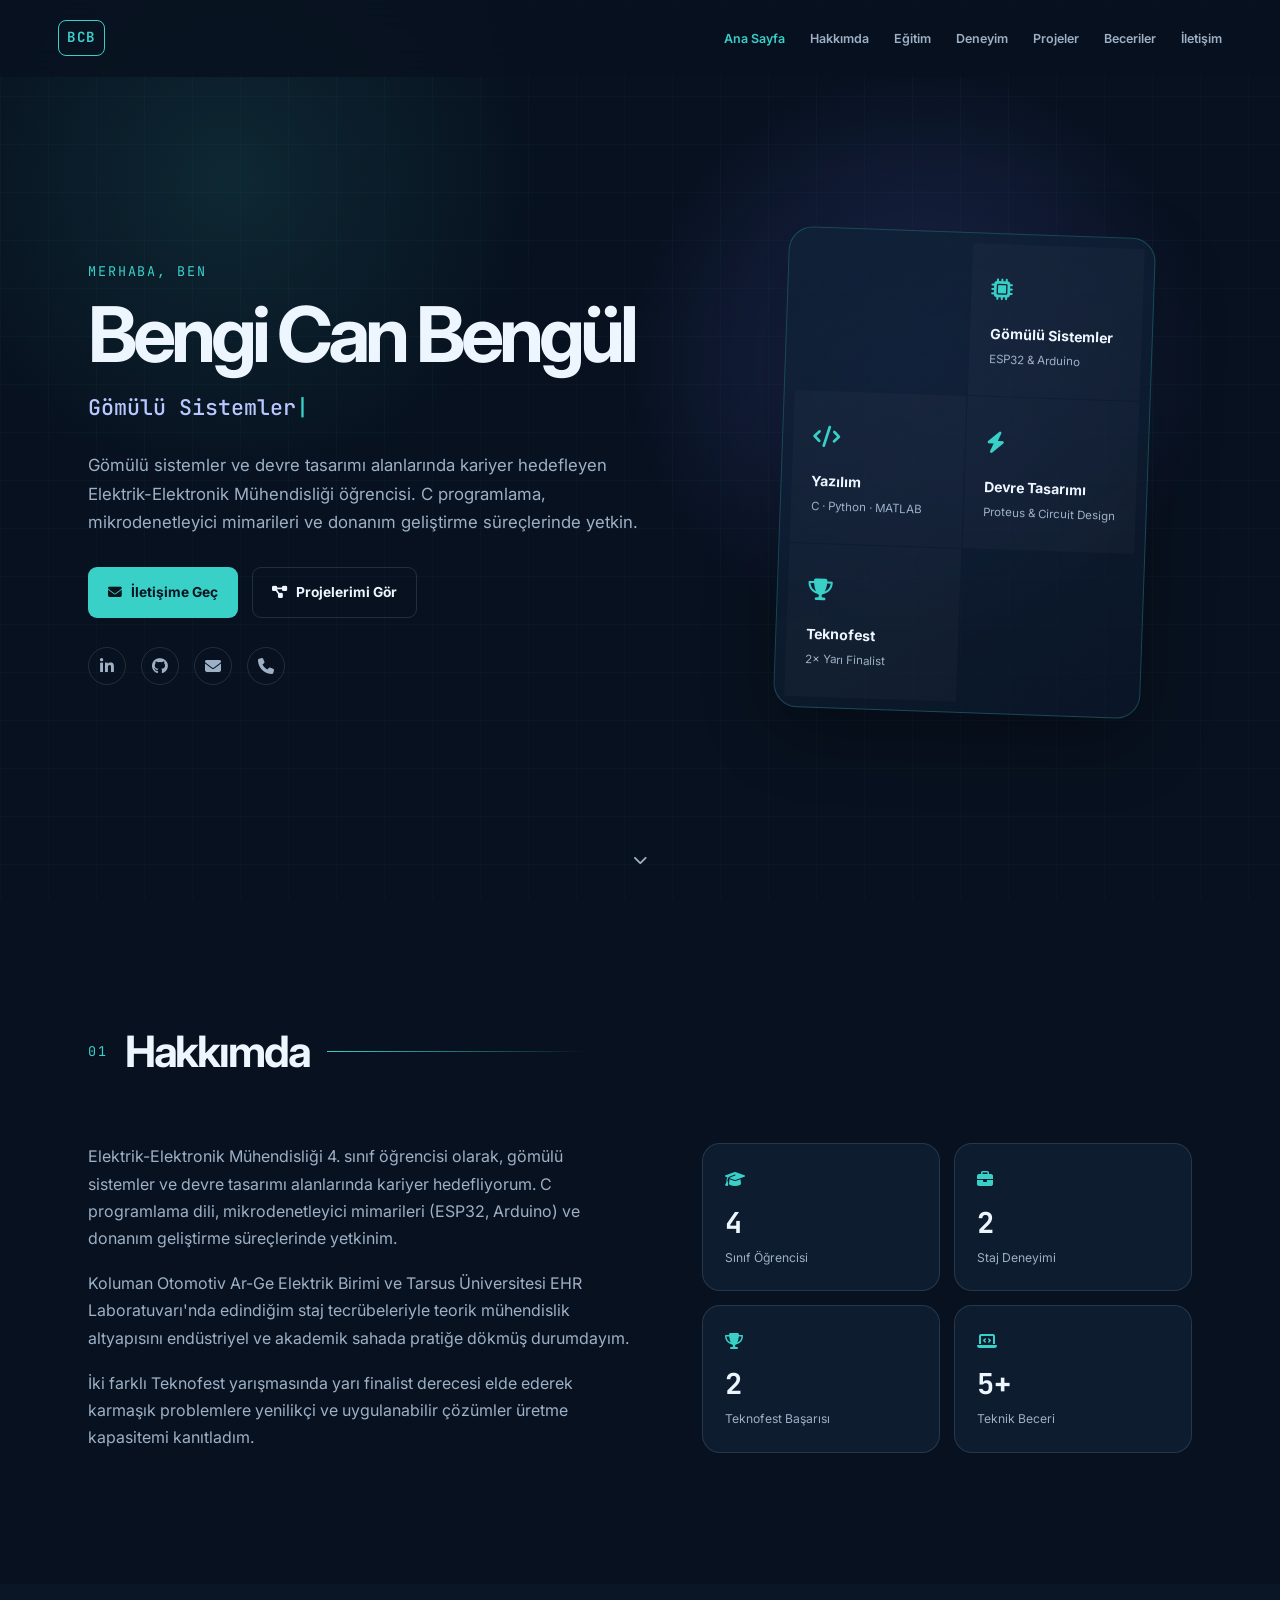
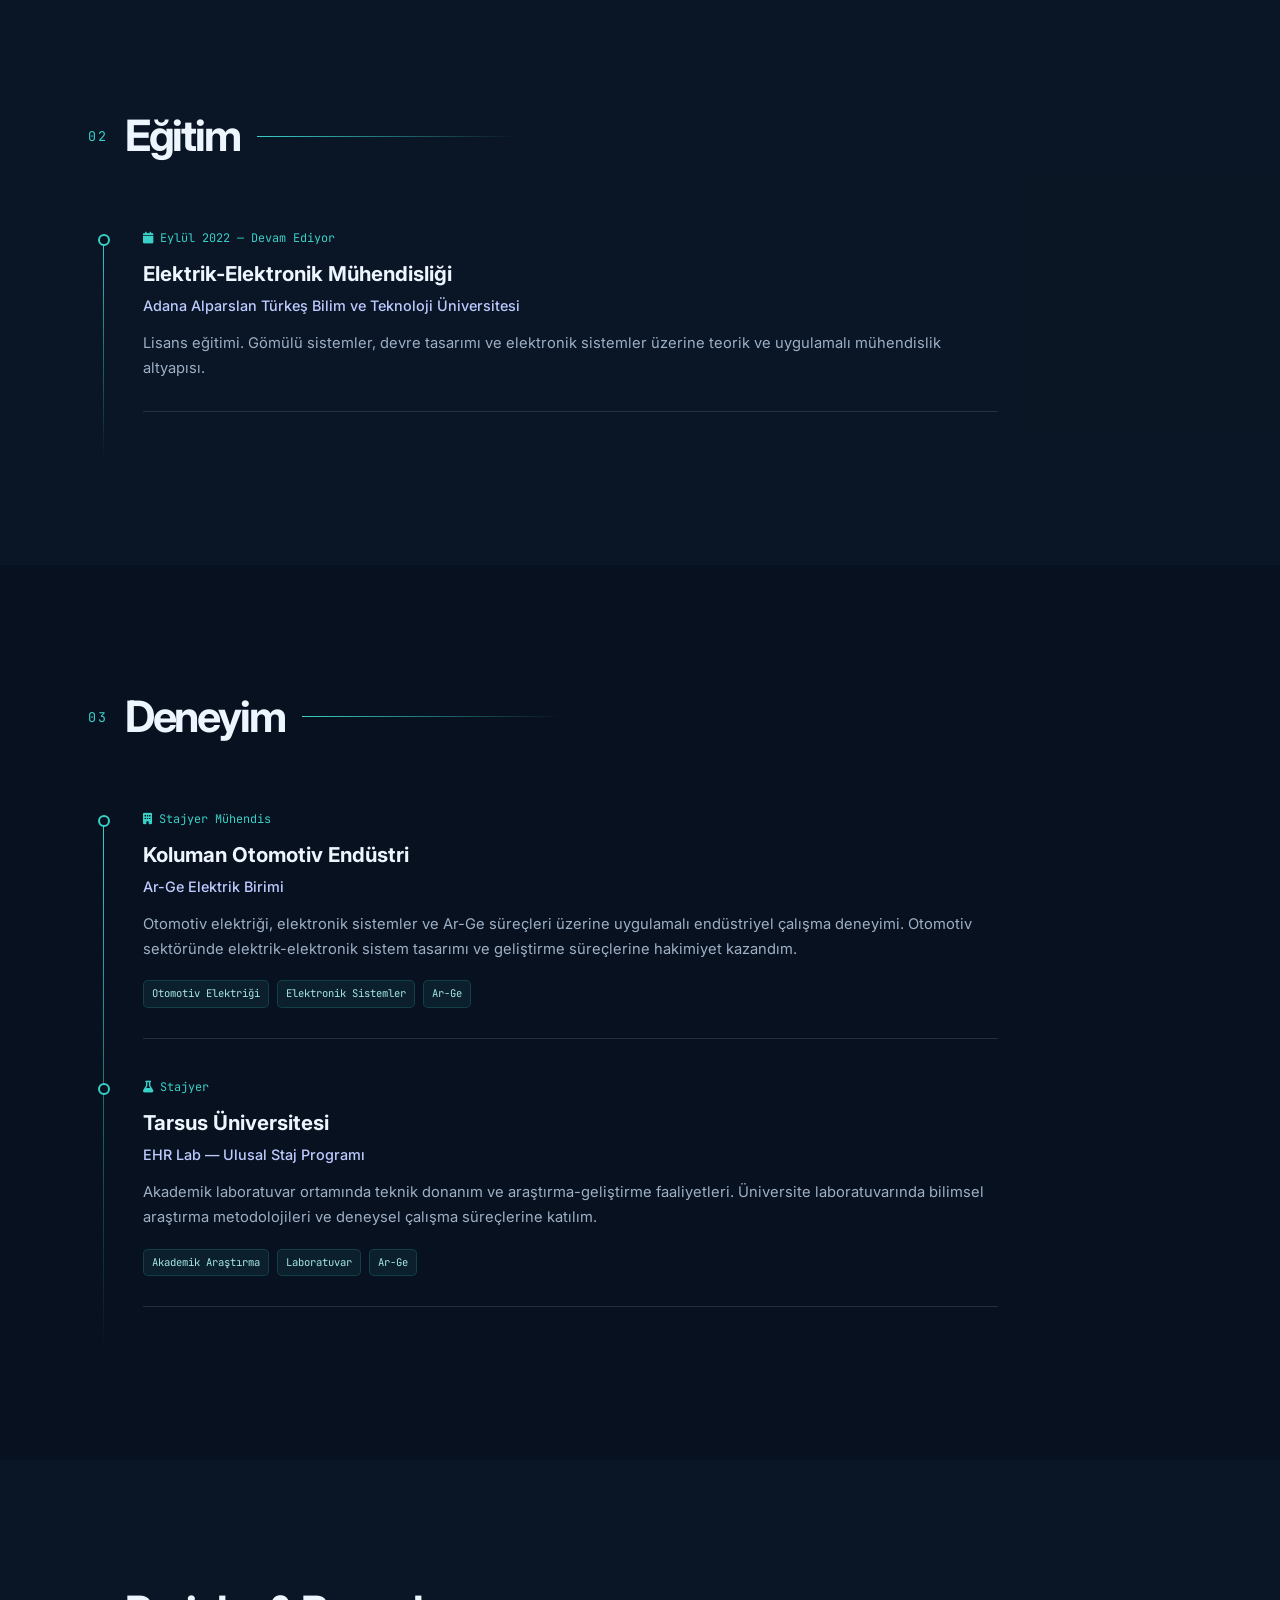
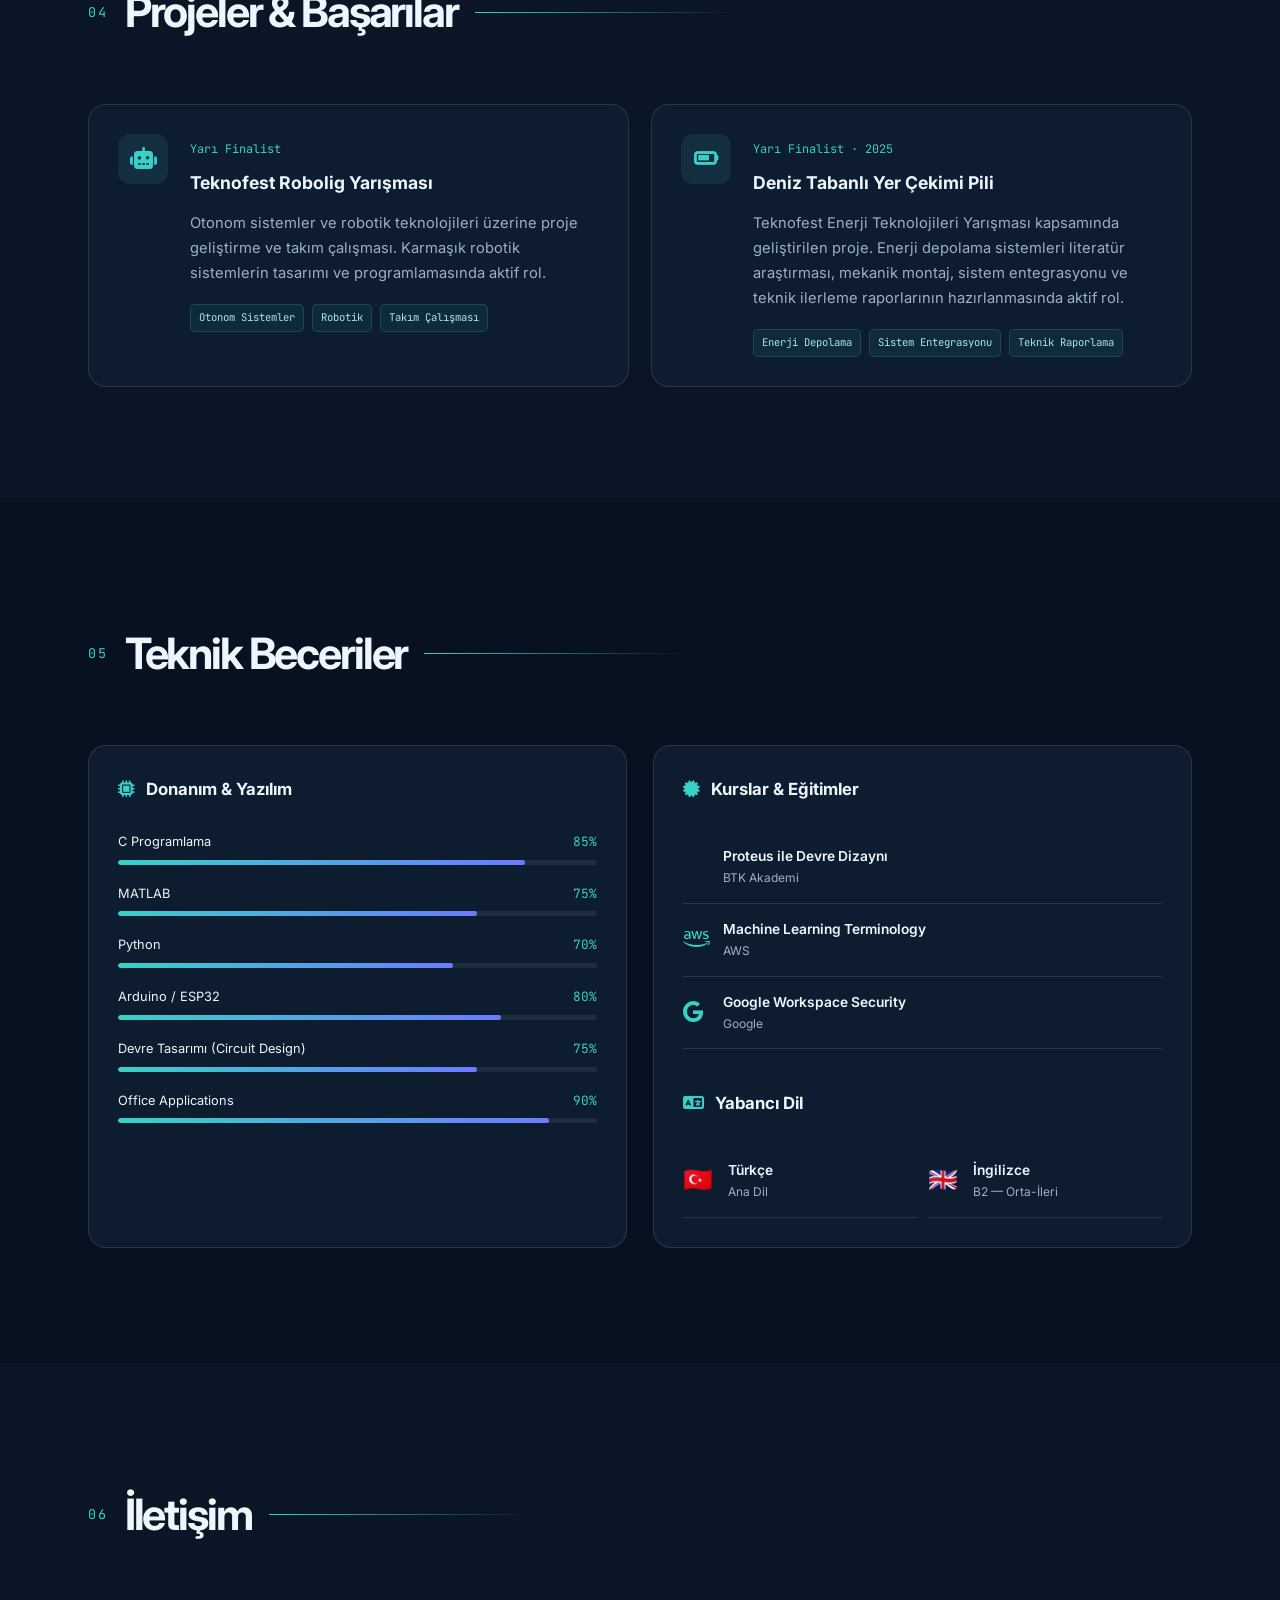
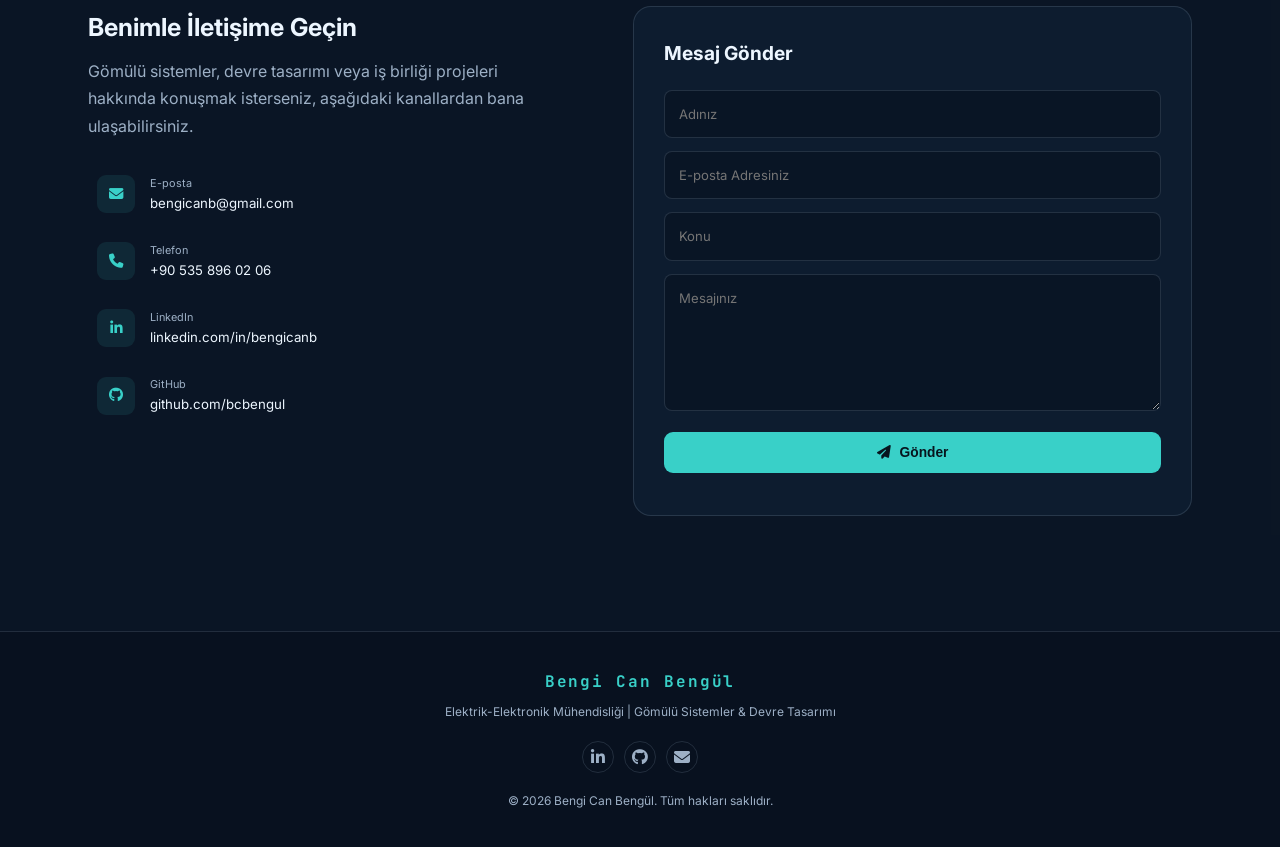
==== index.html @ 5cdb6a72 "Add files via upload" ====
<!DOCTYPE html>
<html lang="tr">
<head>
    <meta charset="UTF-8">
    <meta name="viewport" content="width=device-width, initial-scale=1.0">
    <meta name="description" content="Bengi Can Bengül - Elektrik-Elektronik Mühendisliği Öğrencisi | Gömülü Sistemler & Devre Tasarımı">
    <title>Bengi Can Bengül | CV</title>
    <link rel="preconnect" href="https://fonts.googleapis.com">
    <link rel="preconnect" href="https://fonts.gstatic.com" crossorigin>
    <link href="https://fonts.googleapis.com/css2?family=Inter:wght@300;400;500;600;700;800&family=JetBrains+Mono:wght@400;500;600&display=swap" rel="stylesheet">
    <link rel="stylesheet" href="https://cdnjs.cloudflare.com/ajax/libs/font-awesome/6.5.1/css/all.min.css">
    <link rel="stylesheet" href="style.css">
</head>
<body>
    <!-- Navigation -->
    <nav id="navbar">
        <div class="nav-container">
            <div class="nav-logo">
                <span class="logo-text">BCB</span>
            </div>
            <ul class="nav-menu" id="navMenu">
                <li><a href="#hero" class="nav-link active">Ana Sayfa</a></li>
                <li><a href="#about" class="nav-link">Hakkımda</a></li>
                <li><a href="#education" class="nav-link">Eğitim</a></li>
                <li><a href="#experience" class="nav-link">Deneyim</a></li>
                <li><a href="#projects" class="nav-link">Projeler</a></li>
                <li><a href="#skills" class="nav-link">Beceriler</a></li>
                <li><a href="#contact" class="nav-link">İletişim</a></li>
            </ul>
            <div class="nav-toggle" id="navToggle">
                <span></span>
                <span></span>
                <span></span>
            </div>
        </div>
    </nav>

    <!-- Hero Section -->
    <section id="hero">
        <div class="hero-bg"></div>
        <div class="hero-content">
            <div class="hero-text">
                <p class="hero-greeting">Merhaba, ben</p>
                <h1 class="hero-name">Bengi Can Bengül</h1>
                <h2 class="hero-title">
                    <span class="typed-text" id="typedText"></span><span class="cursor">|</span>
                </h2>
                <p class="hero-description">
                    Gömülü sistemler ve devre tasarımı alanlarında kariyer hedefleyen
                    Elektrik-Elektronik Mühendisliği öğrencisi. C programlama, mikrodenetleyici
                    mimarileri ve donanım geliştirme süreçlerinde yetkin.
                </p>
                <div class="hero-buttons">
                    <a href="#contact" class="btn btn-primary">
                        <i class="fas fa-envelope"></i> İletişime Geç
                    </a>
                    <a href="#projects" class="btn btn-secondary">
                        <i class="fas fa-project-diagram"></i> Projelerimi Gör
                    </a>
                </div>
                <div class="hero-social">
                    <a href="https://www.linkedin.com/in/bengicanb" target="_blank" rel="noopener" class="social-link" aria-label="LinkedIn">
                        <i class="fab fa-linkedin-in"></i>
                    </a>
                    <a href="https://github.com/bcbengul" target="_blank" rel="noopener" class="social-link" aria-label="GitHub">
                        <i class="fab fa-github"></i>
                    </a>
                    <a href="mailto:bengicanb@gmail.com" class="social-link" aria-label="Email">
                        <i class="fas fa-envelope"></i>
                    </a>
                    <a href="tel:+905358960206" class="social-link" aria-label="Telefon">
                        <i class="fas fa-phone"></i>
                    </a>
                </div>
            </div>
            <div class="hero-visual">
                <div class="hero-card">
                    <div class="card-glow"></div>
                    <div class="card-content">
                        <div class="card-icon"><i class="fas fa-microchip"></i></div>
                        <h3>Gömülü Sistemler</h3>
                        <p>ESP32 & Arduino</p>
                    </div>
                    <div class="card-content">
                        <div class="card-icon"><i class="fas fa-code"></i></div>
                        <h3>Yazılım</h3>
                        <p>C · Python · MATLAB</p>
                    </div>
                    <div class="card-content">
                        <div class="card-icon"><i class="fas fa-bolt"></i></div>
                        <h3>Devre Tasarımı</h3>
                        <p>Proteus & Circuit Design</p>
                    </div>
                    <div class="card-content">
                        <div class="card-icon"><i class="fas fa-trophy"></i></div>
                        <h3>Teknofest</h3>
                        <p>2× Yarı Finalist</p>
                    </div>
                </div>
            </div>
        </div>
        <div class="scroll-indicator">
            <a href="#about"><i class="fas fa-chevron-down"></i></a>
        </div>
    </section>

    <!-- About Section -->
    <section id="about" class="section">
        <div class="container">
            <div class="section-header">
                <span class="section-number">01</span>
                <h2 class="section-title">Hakkımda</h2>
                <div class="section-line"></div>
            </div>
            <div class="about-content">
                <div class="about-text">
                    <p>
                        Elektrik-Elektronik Mühendisliği 4. sınıf öğrencisi olarak, gömülü sistemler ve
                        devre tasarımı alanlarında kariyer hedefliyorum. C programlama dili, mikrodenetleyici
                        mimarileri (ESP32, Arduino) ve donanım geliştirme süreçlerinde yetkinim.
                    </p>
                    <p>
                        Koluman Otomotiv Ar-Ge Elektrik Birimi ve Tarsus Üniversitesi EHR Laboratuvarı'nda
                        edindiğim staj tecrübeleriyle teorik mühendislik altyapısını endüstriyel ve akademik
                        sahada pratiğe dökmüş durumdayım.
                    </p>
                    <p>
                        İki farklı Teknofest yarışmasında yarı finalist derecesi elde ederek karmaşık
                        problemlere yenilikçi ve uygulanabilir çözümler üretme kapasitemi kanıtladım.
                    </p>
                </div>
                <div class="about-stats">
                    <div class="stat-card reveal">
                        <div class="stat-icon"><i class="fas fa-graduation-cap"></i></div>
                        <div class="stat-number">4</div>
                        <div class="stat-label">Sınıf Öğrencisi</div>
                    </div>
                    <div class="stat-card reveal">
                        <div class="stat-icon"><i class="fas fa-briefcase"></i></div>
                        <div class="stat-number">2</div>
                        <div class="stat-label">Staj Deneyimi</div>
                    </div>
                    <div class="stat-card reveal">
                        <div class="stat-icon"><i class="fas fa-trophy"></i></div>
                        <div class="stat-number">2</div>
                        <div class="stat-label">Teknofest Başarısı</div>
                    </div>
                    <div class="stat-card reveal">
                        <div class="stat-icon"><i class="fas fa-laptop-code"></i></div>
                        <div class="stat-number">5+</div>
                        <div class="stat-label">Teknik Beceri</div>
                    </div>
                </div>
            </div>
        </div>
    </section>

    <!-- Education Section -->
    <section id="education" class="section section-alt">
        <div class="container">
            <div class="section-header">
                <span class="section-number">02</span>
                <h2 class="section-title">Eğitim</h2>
                <div class="section-line"></div>
            </div>
            <div class="timeline">
                <div class="timeline-item reveal">
                    <div class="timeline-dot"></div>
                    <div class="timeline-content">
                        <div class="timeline-date">
                            <i class="fas fa-calendar"></i> Eylül 2022 — Devam Ediyor
                        </div>
                        <h3 class="timeline-title">Elektrik-Elektronik Mühendisliği</h3>
                        <h4 class="timeline-subtitle">Adana Alparslan Türkeş Bilim ve Teknoloji Üniversitesi</h4>
                        <p class="timeline-desc">
                            Lisans eğitimi. Gömülü sistemler, devre tasarımı ve elektronik sistemler üzerine
                            teorik ve uygulamalı mühendislik altyapısı.
                        </p>
                    </div>
                </div>
            </div>
        </div>
    </section>

    <!-- Experience Section -->
    <section id="experience" class="section">
        <div class="container">
            <div class="section-header">
                <span class="section-number">03</span>
                <h2 class="section-title">Deneyim</h2>
                <div class="section-line"></div>
            </div>
            <div class="timeline">
                <div class="timeline-item reveal">
                    <div class="timeline-dot"></div>
                    <div class="timeline-content">
                        <div class="timeline-date">
                            <i class="fas fa-building"></i> Stajyer Mühendis
                        </div>
                        <h3 class="timeline-title">Koluman Otomotiv Endüstri</h3>
                        <h4 class="timeline-subtitle">Ar-Ge Elektrik Birimi</h4>
                        <p class="timeline-desc">
                            Otomotiv elektriği, elektronik sistemler ve Ar-Ge süreçleri üzerine uygulamalı
                            endüstriyel çalışma deneyimi. Otomotiv sektöründe elektrik-elektronik sistem
                            tasarımı ve geliştirme süreçlerine hakimiyet kazandım.
                        </p>
                        <div class="timeline-tags">
                            <span class="tag">Otomotiv Elektriği</span>
                            <span class="tag">Elektronik Sistemler</span>
                            <span class="tag">Ar-Ge</span>
                        </div>
                    </div>
                </div>
                <div class="timeline-item reveal">
                    <div class="timeline-dot"></div>
                    <div class="timeline-content">
                        <div class="timeline-date">
                            <i class="fas fa-flask"></i> Stajyer
                        </div>
                        <h3 class="timeline-title">Tarsus Üniversitesi</h3>
                        <h4 class="timeline-subtitle">EHR Lab — Ulusal Staj Programı</h4>
                        <p class="timeline-desc">
                            Akademik laboratuvar ortamında teknik donanım ve araştırma-geliştirme faaliyetleri.
                            Üniversite laboratuvarında bilimsel araştırma metodolojileri ve deneysel çalışma
                            süreçlerine katılım.
                        </p>
                        <div class="timeline-tags">
                            <span class="tag">Akademik Araştırma</span>
                            <span class="tag">Laboratuvar</span>
                            <span class="tag">Ar-Ge</span>
                        </div>
                    </div>
                </div>
            </div>
        </div>
    </section>

    <!-- Projects Section -->
    <section id="projects" class="section section-alt">
        <div class="container">
            <div class="section-header">
                <span class="section-number">04</span>
                <h2 class="section-title">Projeler & Başarılar</h2>
                <div class="section-line"></div>
            </div>
            <div class="projects-grid">
                <div class="project-card reveal">
                    <div class="project-icon">
                        <i class="fas fa-robot"></i>
                    </div>
                    <div class="project-body">
                        <span class="project-badge">Yarı Finalist</span>
                        <h3 class="project-title">Teknofest Robolig Yarışması</h3>
                        <p class="project-desc">
                            Otonom sistemler ve robotik teknolojileri üzerine proje geliştirme ve takım
                            çalışması. Karmaşık robotik sistemlerin tasarımı ve programlamasında aktif rol.
                        </p>
                        <div class="project-tags">
                            <span class="tag">Otonom Sistemler</span>
                            <span class="tag">Robotik</span>
                            <span class="tag">Takım Çalışması</span>
                        </div>
                    </div>
                </div>
                <div class="project-card reveal">
                    <div class="project-icon">
                        <i class="fas fa-battery-three-quarters"></i>
                    </div>
                    <div class="project-body">
                        <span class="project-badge">Yarı Finalist · 2025</span>
                        <h3 class="project-title">Deniz Tabanlı Yer Çekimi Pili</h3>
                        <p class="project-desc">
                            Teknofest Enerji Teknolojileri Yarışması kapsamında geliştirilen proje. Enerji
                            depolama sistemleri literatür araştırması, mekanik montaj, sistem entegrasyonu
                            ve teknik ilerleme raporlarının hazırlanmasında aktif rol.
                        </p>
                        <div class="project-tags">
                            <span class="tag">Enerji Depolama</span>
                            <span class="tag">Sistem Entegrasyonu</span>
                            <span class="tag">Teknik Raporlama</span>
                        </div>
                    </div>
                </div>
            </div>
        </div>
    </section>

    <!-- Skills Section -->
    <section id="skills" class="section">
        <div class="container">
            <div class="section-header">
                <span class="section-number">05</span>
                <h2 class="section-title">Teknik Beceriler</h2>
                <div class="section-line"></div>
            </div>
            <div class="skills-wrapper">
                <div class="skills-category reveal">
                    <h3 class="skills-category-title">
                        <i class="fas fa-microchip"></i> Donanım & Yazılım
                    </h3>
                    <div class="skills-bars">
                        <div class="skill-bar">
                            <div class="skill-info">
                                <span class="skill-name">C Programlama</span>
                                <span class="skill-percent">85%</span>
                            </div>
                            <div class="skill-track">
                                <div class="skill-fill" data-width="85"></div>
                            </div>
                        </div>
                        <div class="skill-bar">
                            <div class="skill-info">
                                <span class="skill-name">MATLAB</span>
                                <span class="skill-percent">75%</span>
                            </div>
                            <div class="skill-track">
                                <div class="skill-fill" data-width="75"></div>
                            </div>
                        </div>
                        <div class="skill-bar">
                            <div class="skill-info">
                                <span class="skill-name">Python</span>
                                <span class="skill-percent">70%</span>
                            </div>
                            <div class="skill-track">
                                <div class="skill-fill" data-width="70"></div>
                            </div>
                        </div>
                        <div class="skill-bar">
                            <div class="skill-info">
                                <span class="skill-name">Arduino / ESP32</span>
                                <span class="skill-percent">80%</span>
                            </div>
                            <div class="skill-track">
                                <div class="skill-fill" data-width="80"></div>
                            </div>
                        </div>
                        <div class="skill-bar">
                            <div class="skill-info">
                                <span class="skill-name">Devre Tasarımı (Circuit Design)</span>
                                <span class="skill-percent">75%</span>
                            </div>
                            <div class="skill-track">
                                <div class="skill-fill" data-width="75"></div>
                            </div>
                        </div>
                        <div class="skill-bar">
                            <div class="skill-info">
                                <span class="skill-name">Office Applications</span>
                                <span class="skill-percent">90%</span>
                            </div>
                            <div class="skill-track">
                                <div class="skill-fill" data-width="90"></div>
                            </div>
                        </div>
                    </div>
                </div>

                <div class="skills-category reveal">
                    <h3 class="skills-category-title">
                        <i class="fas fa-certificate"></i> Kurslar & Eğitimler
                    </h3>
                    <div class="courses-list">
                        <div class="course-item">
                            <div class="course-icon"><i class="fas fa-circuit-board"></i></div>
                            <div class="course-info">
                                <h4>Proteus ile Devre Dizaynı</h4>
                                <p>BTK Akademi</p>
                            </div>
                        </div>
                        <div class="course-item">
                            <div class="course-icon"><i class="fab fa-aws"></i></div>
                            <div class="course-info">
                                <h4>Machine Learning Terminology</h4>
                                <p>AWS</p>
                            </div>
                        </div>
                        <div class="course-item">
                            <div class="course-icon"><i class="fab fa-google"></i></div>
                            <div class="course-info">
                                <h4>Google Workspace Security</h4>
                                <p>Google</p>
                            </div>
                        </div>
                    </div>

                    <h3 class="skills-category-title" style="margin-top: 2.5rem;">
                        <i class="fas fa-language"></i> Yabancı Dil
                    </h3>
                    <div class="languages">
                        <div class="lang-item">
                            <div class="lang-flag">🇹🇷</div>
                            <div class="lang-info">
                                <h4>Türkçe</h4>
                                <p>Ana Dil</p>
                            </div>
                        </div>
                        <div class="lang-item">
                            <div class="lang-flag">🇬🇧</div>
                            <div class="lang-info">
                                <h4>İngilizce</h4>
                                <p>B2 — Orta-İleri</p>
                            </div>
                        </div>
                    </div>
                </div>
            </div>
        </div>
    </section>

    <!-- Contact Section -->
    <section id="contact" class="section section-alt">
        <div class="container">
            <div class="section-header">
                <span class="section-number">06</span>
                <h2 class="section-title">İletişim</h2>
                <div class="section-line"></div>
            </div>
            <div class="contact-content">
                <div class="contact-info reveal">
                    <h3 class="contact-heading">Benimle İletişime Geçin</h3>
                    <p class="contact-text">
                        Gömülü sistemler, devre tasarımı veya iş birliği projeleri hakkında
                        konuşmak isterseniz, aşağıdaki kanallardan bana ulaşabilirsiniz.
                    </p>
                    <div class="contact-items">
                        <a href="mailto:bengicanb@gmail.com" class="contact-item">
                            <div class="contact-icon"><i class="fas fa-envelope"></i></div>
                            <div class="contact-detail">
                                <span class="contact-label">E-posta</span>
                                <span class="contact-value">bengicanb@gmail.com</span>
                            </div>
                        </a>
                        <a href="tel:+905358960206" class="contact-item">
                            <div class="contact-icon"><i class="fas fa-phone"></i></div>
                            <div class="contact-detail">
                                <span class="contact-label">Telefon</span>
                                <span class="contact-value">+90 535 896 02 06</span>
                            </div>
                        </a>
                        <a href="https://www.linkedin.com/in/bengicanb" target="_blank" rel="noopener" class="contact-item">
                            <div class="contact-icon"><i class="fab fa-linkedin-in"></i></div>
                            <div class="contact-detail">
                                <span class="contact-label">LinkedIn</span>
                                <span class="contact-value">linkedin.com/in/bengicanb</span>
                            </div>
                        </a>
                        <a href="https://github.com/bcbengul" target="_blank" rel="noopener" class="contact-item">
                            <div class="contact-icon"><i class="fab fa-github"></i></div>
                            <div class="contact-detail">
                                <span class="contact-label">GitHub</span>
                                <span class="contact-value">github.com/bcbengul</span>
                            </div>
                        </a>
                    </div>
                </div>
                <div class="contact-form-wrapper reveal">
                    <form class="contact-form" id="contactForm">
                        <h3 class="form-heading">Mesaj Gönder</h3>
                        <div class="form-group">
                            <input type="text" id="name" name="name" placeholder="Adınız" required>
                        </div>
                        <div class="form-group">
                            <input type="email" id="email" name="email" placeholder="E-posta Adresiniz" required>
                        </div>
                        <div class="form-group">
                            <input type="text" id="subject" name="subject" placeholder="Konu" required>
                        </div>
                        <div class="form-group">
                            <textarea id="message" name="message" rows="5" placeholder="Mesajınız" required></textarea>
                        </div>
                        <button type="submit" class="btn btn-primary btn-full">
                            <i class="fas fa-paper-plane"></i> Gönder
                        </button>
                        <p class="form-status" id="formStatus"></p>
                    </form>
                </div>
            </div>
        </div>
    </section>

    <!-- Footer -->
    <footer>
        <div class="container">
            <div class="footer-content">
                <div class="footer-logo">Bengi Can Bengül</div>
                <p class="footer-text">Elektrik-Elektronik Mühendisliği | Gömülü Sistemler & Devre Tasarımı</p>
                <div class="footer-social">
                    <a href="https://www.linkedin.com/in/bengicanb" target="_blank" rel="noopener" aria-label="LinkedIn"><i class="fab fa-linkedin-in"></i></a>
                    <a href="https://github.com/bcbengul" target="_blank" rel="noopener" aria-label="GitHub"><i class="fab fa-github"></i></a>
                    <a href="mailto:bengicanb@gmail.com" aria-label="Email"><i class="fas fa-envelope"></i></a>
                </div>
                <p class="footer-copyright">© <span id="year"></span> Bengi Can Bengül. Tüm hakları saklıdır.</p>
            </div>
        </div>
    </footer>

    <!-- Back to Top -->
    <button id="backToTop" aria-label="Yukarı çık">
        <i class="fas fa-arrow-up"></i>
    </button>

    <script src="script.js"></script>
</body>
</html>
---- style.css ----
:root {
    --bg: #08111f;
    --bg-soft: #0d1a2b;
    --surface: rgba(16, 32, 52, 0.76);
    --surface-solid: #102238;
    --text: #edf6ff;
    --muted: #9db0c6;
    --line: rgba(157, 176, 198, 0.18);
    --accent: #39d0c8;
    --accent-2: #6b7cff;
    --warning: #ffc857;
    --shadow: 0 24px 70px rgba(0, 0, 0, 0.28);
    --radius: 18px;
}

* { box-sizing: border-box; margin: 0; padding: 0; }
html { scroll-behavior: smooth; }
body {
    background: var(--bg);
    color: var(--text);
    font-family: 'Inter', sans-serif;
    line-height: 1.7;
    overflow-x: hidden;
}
body::before {
    background-image: linear-gradient(rgba(57, 208, 200, 0.035) 1px, transparent 1px), linear-gradient(90deg, rgba(57, 208, 200, 0.035) 1px, transparent 1px);
    background-size: 48px 48px;
    content: '';
    inset: 0;
    pointer-events: none;
    position: fixed;
    z-index: -2;
}
a { color: inherit; text-decoration: none; }
ul { list-style: none; }
.container { margin: 0 auto; max-width: 1160px; padding: 0 28px; }

#navbar {
    backdrop-filter: blur(18px);
    background: rgba(8, 17, 31, 0.78);
    border-bottom: 1px solid transparent;
    position: fixed;
    top: 0;
    width: 100%;
    z-index: 10;
    transition: 0.3s ease;
}
#navbar.scrolled { border-color: var(--line); box-shadow: 0 8px 30px rgba(0,0,0,.18); }
.nav-container { align-items: center; display: flex; height: 76px; justify-content: space-between; margin: auto; max-width: 1220px; padding: 0 28px; }
.nav-logo { align-items: center; display: flex; }
.logo-text, .footer-logo { color: var(--accent); font-family: 'JetBrains Mono', monospace; font-weight: 700; letter-spacing: .12em; }
.logo-text { border: 1px solid var(--accent); border-radius: 8px; font-size: .88rem; padding: 5px 8px; }
.nav-menu { display: flex; gap: 25px; }
.nav-link { color: var(--muted); font-size: .78rem; font-weight: 600; transition: color .25s; }
.nav-link:hover, .nav-link.active { color: var(--accent); }
.nav-toggle { cursor: pointer; display: none; }
.nav-toggle span { background: var(--accent); display: block; height: 2px; margin: 5px; width: 25px; }

section { position: relative; }
#hero { align-items: center; display: flex; min-height: 100vh; overflow: hidden; padding: 125px 0 80px; }
.hero-bg { background: radial-gradient(circle at 72% 40%, rgba(107,124,255,.23), transparent 28%), radial-gradient(circle at 18% 20%, rgba(57,208,200,.12), transparent 25%); inset: 0; position: absolute; z-index: -1; }
.hero-content { align-items: center; display: grid; gap: 70px; grid-template-columns: 1.12fr .88fr; margin: auto; max-width: 1160px; padding: 0 28px; width: 100%; }
.hero-greeting, .section-number { color: var(--accent); font-family: 'JetBrains Mono', monospace; font-size: .84rem; letter-spacing: .14em; text-transform: uppercase; }
.hero-name { font-size: clamp(2.7rem, 6vw, 5.5rem); letter-spacing: -.065em; line-height: 1.05; margin: 12px 0 14px; max-width: 720px; }
.hero-title { color: #b9c7ff; font-family: 'JetBrains Mono', monospace; font-size: clamp(1rem, 2vw, 1.35rem); font-weight: 500; min-height: 2rem; }
.cursor { color: var(--accent); animation: blink 1s infinite; }
.hero-description { color: var(--muted); font-size: 1.05rem; margin: 25px 0 30px; max-width: 635px; }
.hero-buttons { display: flex; flex-wrap: wrap; gap: 14px; }
.btn { align-items: center; border: 1px solid transparent; border-radius: 9px; display: inline-flex; font-size: .86rem; font-weight: 700; gap: 9px; justify-content: center; padding: 13px 19px; transition: .25s ease; }
.btn-primary { background: var(--accent); color: #07151e; }
.btn-primary:hover { box-shadow: 0 10px 30px rgba(57,208,200,.25); transform: translateY(-3px); }
.btn-secondary { border-color: var(--line); color: var(--text); }
.btn-secondary:hover { border-color: var(--accent); color: var(--accent); transform: translateY(-3px); }
.hero-social { display: flex; gap: 15px; margin-top: 29px; }
.social-link, .footer-social a { align-items: center; border: 1px solid var(--line); border-radius: 50%; color: var(--muted); display: flex; height: 38px; justify-content: center; transition: .25s; width: 38px; }
.social-link:hover, .footer-social a:hover { border-color: var(--accent); color: var(--accent); transform: translateY(-3px); }
.hero-visual { display: flex; justify-content: center; }
.hero-card { background: linear-gradient(145deg, rgba(16,34,56,.9), rgba(12,25,43,.65)); border: 1px solid rgba(57,208,200,.25); border-radius: 24px; box-shadow: var(--shadow); display: grid; gap: 1px; grid-template-columns: 1fr 1fr; max-width: 450px; overflow: hidden; padding: 10px; transform: rotate(2deg); }
.card-content { background: rgba(255,255,255,.025); padding: 27px 20px; transition: .25s; }
.card-content:hover { background: rgba(57,208,200,.08); }
.card-icon, .stat-icon, .project-icon, .course-icon, .contact-icon { color: var(--accent); font-size: 1.35rem; margin-bottom: 14px; }
.card-content h3 { font-size: .88rem; margin-bottom: 4px; }
.card-content p { color: var(--muted); font-size: .72rem; }
.scroll-indicator { bottom: 28px; color: var(--muted); font-size: .9rem; left: 50%; position: absolute; transform: translateX(-50%); }
.scroll-indicator i { animation: float 1.7s infinite; }

.section { padding: 115px 0; }
.section-alt { background: rgba(13, 26, 43, .55); }
.section-header { align-items: center; display: flex; gap: 17px; margin-bottom: 55px; }
.section-title { font-size: clamp(1.8rem, 4vw, 2.7rem); letter-spacing: -.05em; }
.section-line { background: linear-gradient(90deg, var(--accent), transparent); height: 1px; max-width: 260px; width: 100%; }
.about-content { align-items: start; display: grid; gap: 70px; grid-template-columns: 1fr .9fr; }
.about-text p { color: var(--muted); margin-bottom: 18px; }
.about-stats { display: grid; gap: 14px; grid-template-columns: 1fr 1fr; }
.stat-card { background: var(--surface); border: 1px solid var(--line); border-radius: var(--radius); padding: 22px; }
.stat-icon { font-size: 1rem; margin-bottom: 5px; }
.stat-number { color: var(--text); font-family: 'JetBrains Mono', monospace; font-size: 1.8rem; font-weight: 700; }
.stat-label { color: var(--muted); font-size: .76rem; }
.timeline { margin-left: 10px; max-width: 900px; position: relative; }
.timeline::before { background: linear-gradient(var(--accent), rgba(57,208,200,0)); content: ''; height: 100%; left: 5px; position: absolute; top: 7px; width: 1px; }
.timeline-item { padding: 0 0 38px 45px; position: relative; }
.timeline-dot { background: var(--bg); border: 2px solid var(--accent); border-radius: 50%; height: 12px; left: 0; position: absolute; top: 6px; width: 12px; }
.timeline-content { border-bottom: 1px solid var(--line); padding-bottom: 30px; }
.timeline-date, .project-badge { color: var(--accent); font-family: 'JetBrains Mono', monospace; font-size: .74rem; }
.timeline-title { font-size: 1.28rem; margin: 9px 0 2px; }
.timeline-subtitle { color: #bccaff; font-size: .9rem; font-weight: 500; }
.timeline-desc, .project-desc { color: var(--muted); font-size: .92rem; margin-top: 13px; }
.timeline-tags, .project-tags { display: flex; flex-wrap: wrap; gap: 8px; margin-top: 18px; }
.tag { background: rgba(57,208,200,.08); border: 1px solid rgba(57,208,200,.18); border-radius: 5px; color: #a7e8e3; font-family: 'JetBrains Mono', monospace; font-size: .66rem; padding: 4px 8px; }
.projects-grid { display: grid; gap: 22px; grid-template-columns: repeat(2, 1fr); }
.project-card { background: var(--surface); border: 1px solid var(--line); border-radius: var(--radius); display: flex; gap: 22px; padding: 29px; transition: .3s; }
.project-card:hover { border-color: rgba(57,208,200,.45); box-shadow: var(--shadow); transform: translateY(-6px); }
.project-icon { align-items: center; background: rgba(57,208,200,.1); border-radius: 12px; display: flex; flex: 0 0 50px; height: 50px; justify-content: center; }
.project-icon i { margin: 0; }
.project-title { font-size: 1.1rem; margin: 7px 0; }
.skills-wrapper { display: grid; gap: 26px; grid-template-columns: 1fr 1fr; }
.skills-category { background: var(--surface); border: 1px solid var(--line); border-radius: var(--radius); padding: 29px; }
.skills-category-title { align-items: center; display: flex; font-size: 1.05rem; gap: 11px; margin-bottom: 27px; }
.skills-category-title i { color: var(--accent); }
.skill-bar { margin-bottom: 18px; }
.skill-info { display: flex; font-size: .8rem; justify-content: space-between; margin-bottom: 7px; }
.skill-percent { color: var(--accent); font-family: 'JetBrains Mono', monospace; }
.skill-track { background: rgba(255,255,255,.08); border-radius: 5px; height: 5px; overflow: hidden; }
.skill-fill { background: linear-gradient(90deg, var(--accent), var(--accent-2)); border-radius: inherit; height: 100%; width: 0; transition: width 1.2s ease; }
.course-item, .lang-item { align-items: center; border-bottom: 1px solid var(--line); display: flex; gap: 15px; padding: 14px 0; }
.course-icon { margin: 0; width: 25px; }
.course-info h4, .lang-info h4 { font-size: .86rem; font-weight: 600; }
.course-info p, .lang-info p { color: var(--muted); font-size: .75rem; }
.languages { display: grid; gap: 10px; grid-template-columns: 1fr 1fr; }
.lang-flag { font-size: 1.5rem; }
.contact-content { display: grid; gap: 70px; grid-template-columns: .85fr 1fr; }
.contact-heading { font-size: 1.55rem; margin-bottom: 10px; }
.contact-text { color: var(--muted); margin-bottom: 25px; }
.contact-items { display: grid; gap: 8px; }
.contact-item { align-items: center; border-radius: 10px; display: flex; gap: 15px; padding: 9px; transition: .2s; }
.contact-item:hover { background: rgba(57,208,200,.07); }
.contact-icon { align-items: center; background: rgba(57,208,200,.1); border-radius: 9px; display: flex; font-size: .9rem; height: 38px; justify-content: center; margin: 0; width: 38px; }
.contact-label, .contact-value { display: block; }
.contact-label { color: var(--muted); font-size: .68rem; }
.contact-value { font-size: .83rem; }
.contact-form-wrapper { background: var(--surface); border: 1px solid var(--line); border-radius: var(--radius); padding: 30px; }
.form-heading { font-size: 1.2rem; margin-bottom: 20px; }
.form-group { margin-bottom: 13px; }
.form-group input, .form-group textarea { background: rgba(4,11,21,.35); border: 1px solid var(--line); border-radius: 8px; color: var(--text); font: inherit; font-size: .82rem; outline: none; padding: 12px 14px; resize: vertical; width: 100%; }
.form-group input:focus, .form-group textarea:focus { border-color: var(--accent); box-shadow: 0 0 0 3px rgba(57,208,200,.1); }
.btn-full { border: 0; cursor: pointer; width: 100%; }
.form-status { color: var(--accent); font-size: .78rem; margin-top: 12px; text-align: center; }
footer { border-top: 1px solid var(--line); padding: 36px 0; text-align: center; }
.footer-logo { font-size: 1rem; margin-bottom: 7px; }
.footer-text, .footer-copyright { color: var(--muted); font-size: .75rem; }
.footer-social { display: flex; gap: 10px; justify-content: center; margin: 18px 0; }
.footer-social a { height: 32px; width: 32px; }
#backToTop { background: var(--accent); border: 0; border-radius: 8px; bottom: 25px; color: #07151e; cursor: pointer; display: none; height: 39px; position: fixed; right: 25px; width: 39px; z-index: 5; }
#backToTop.show { display: block; }
.reveal { opacity: 0; transform: translateY(20px); transition: .7s ease; }
.reveal.visible { opacity: 1; transform: translateY(0); }
@keyframes blink { 50% { opacity: 0; } }
@keyframes float { 50% { transform: translateY(6px); } }
@media (max-width: 850px) {
    .nav-menu { background: rgba(8,17,31,.98); border-bottom: 1px solid var(--line); display: none; flex-direction: column; gap: 0; left: 0; padding: 15px 28px; position: absolute; top: 76px; width: 100%; }
    .nav-menu.open { display: flex; }
    .nav-link { display: block; padding: 10px 0; }
    .nav-toggle { display: block; }
    .hero-content, .about-content, .contact-content { grid-template-columns: 1fr; }
    .hero-visual { margin-top: 10px; }
    .hero-card { transform: none; width: 100%; }
    .about-content, .contact-content { gap: 35px; }
    .projects-grid, .skills-wrapper { grid-template-columns: 1fr; }
}
@media (max-width: 520px) {
    .container, .hero-content, .nav-container { padding-left: 18px; padding-right: 18px; }
    .section { padding: 80px 0; }
    .section-header { gap: 10px; margin-bottom: 35px; }
    .section-line { display: none; }
    .hero-name { font-size: 2.65rem; }
    .project-card { flex-direction: column; }
    .about-stats { gap: 9px; }
    .stat-card, .skills-category, .contact-form-wrapper { padding: 20px; }
    .languages { grid-template-columns: 1fr; }
}
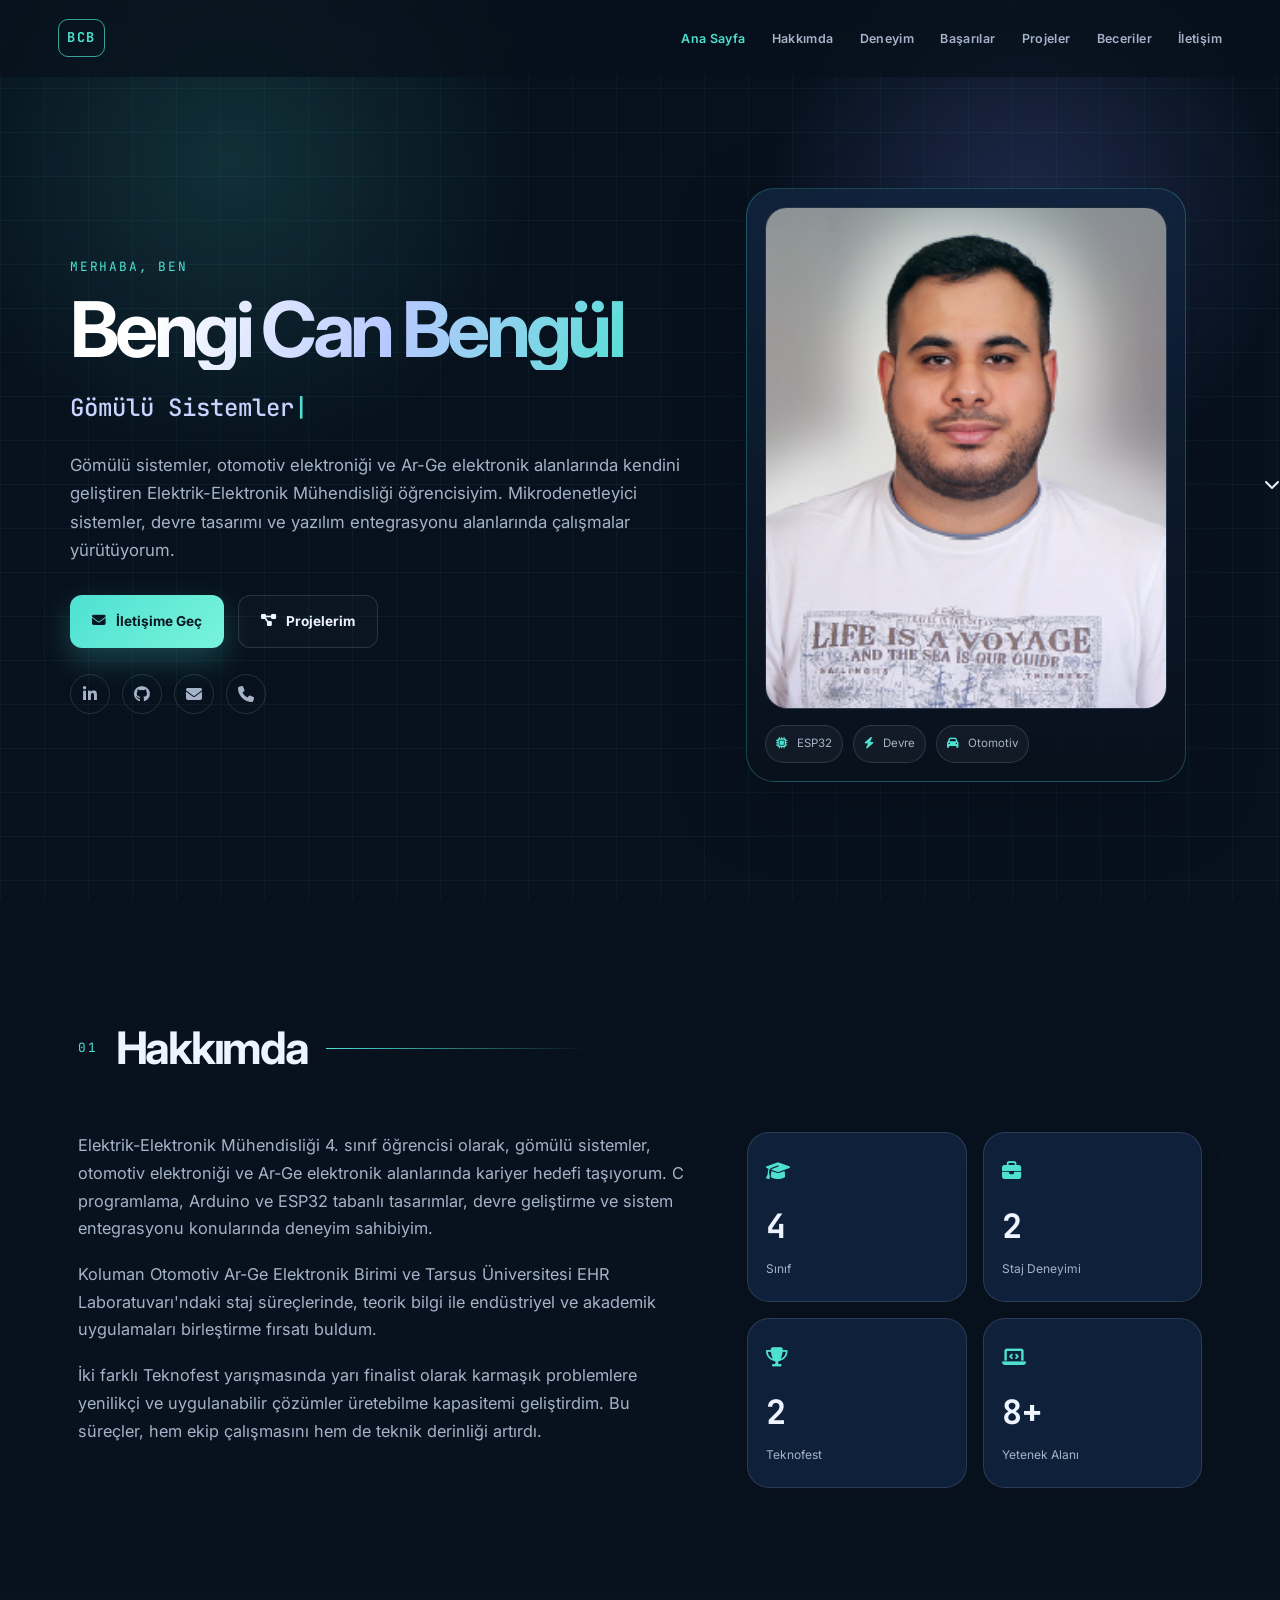
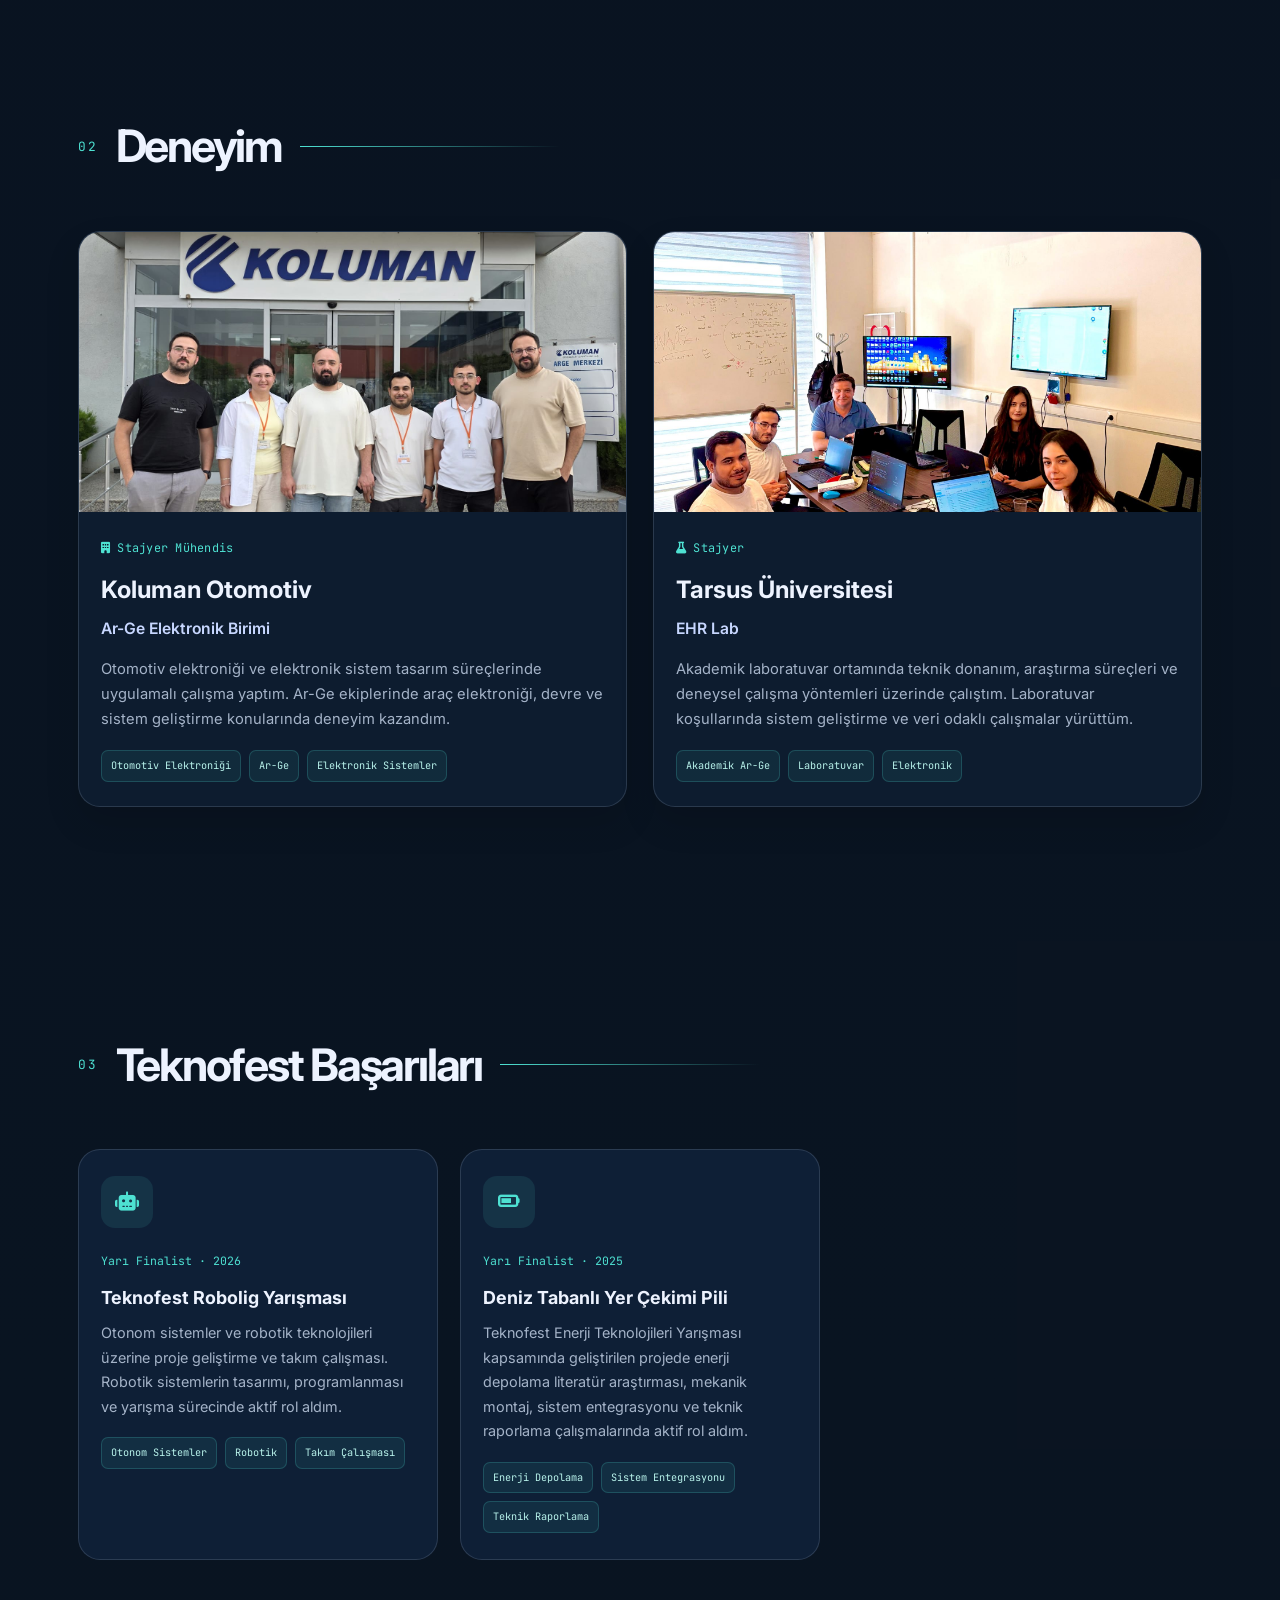
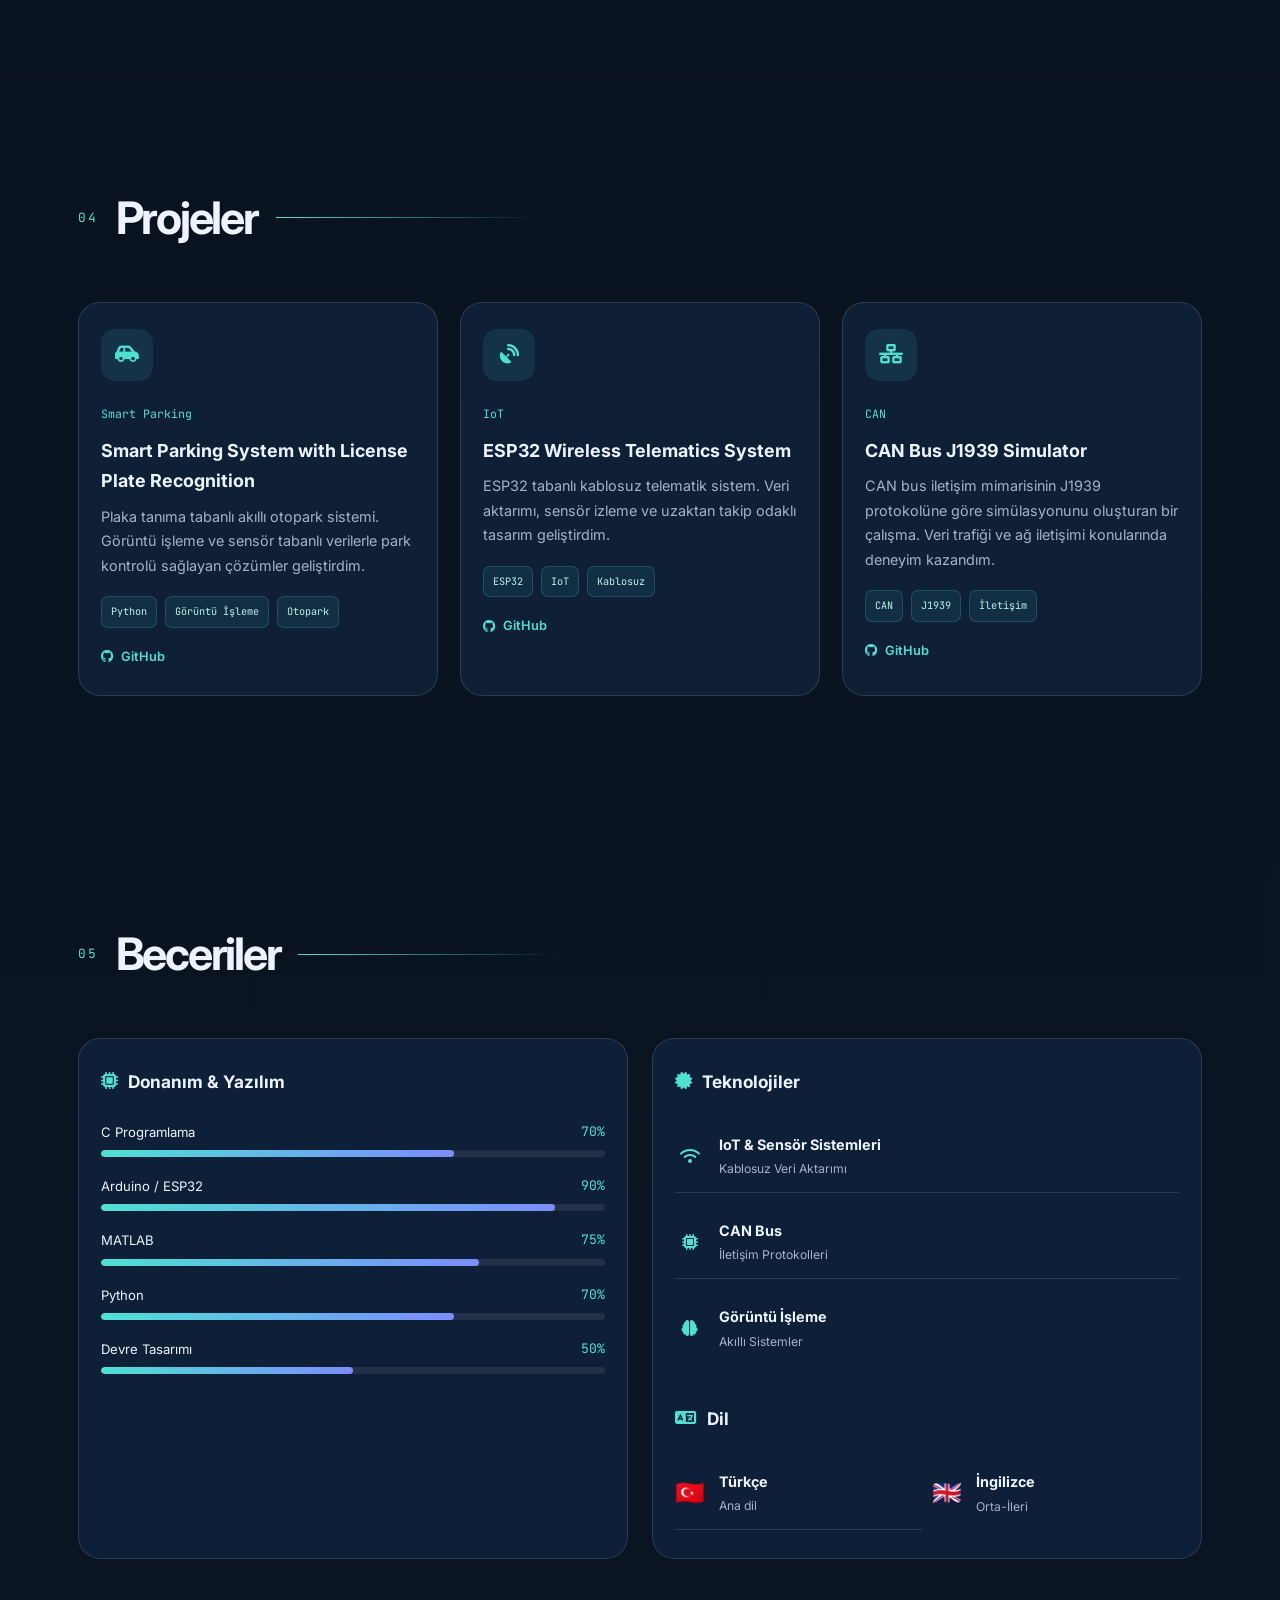
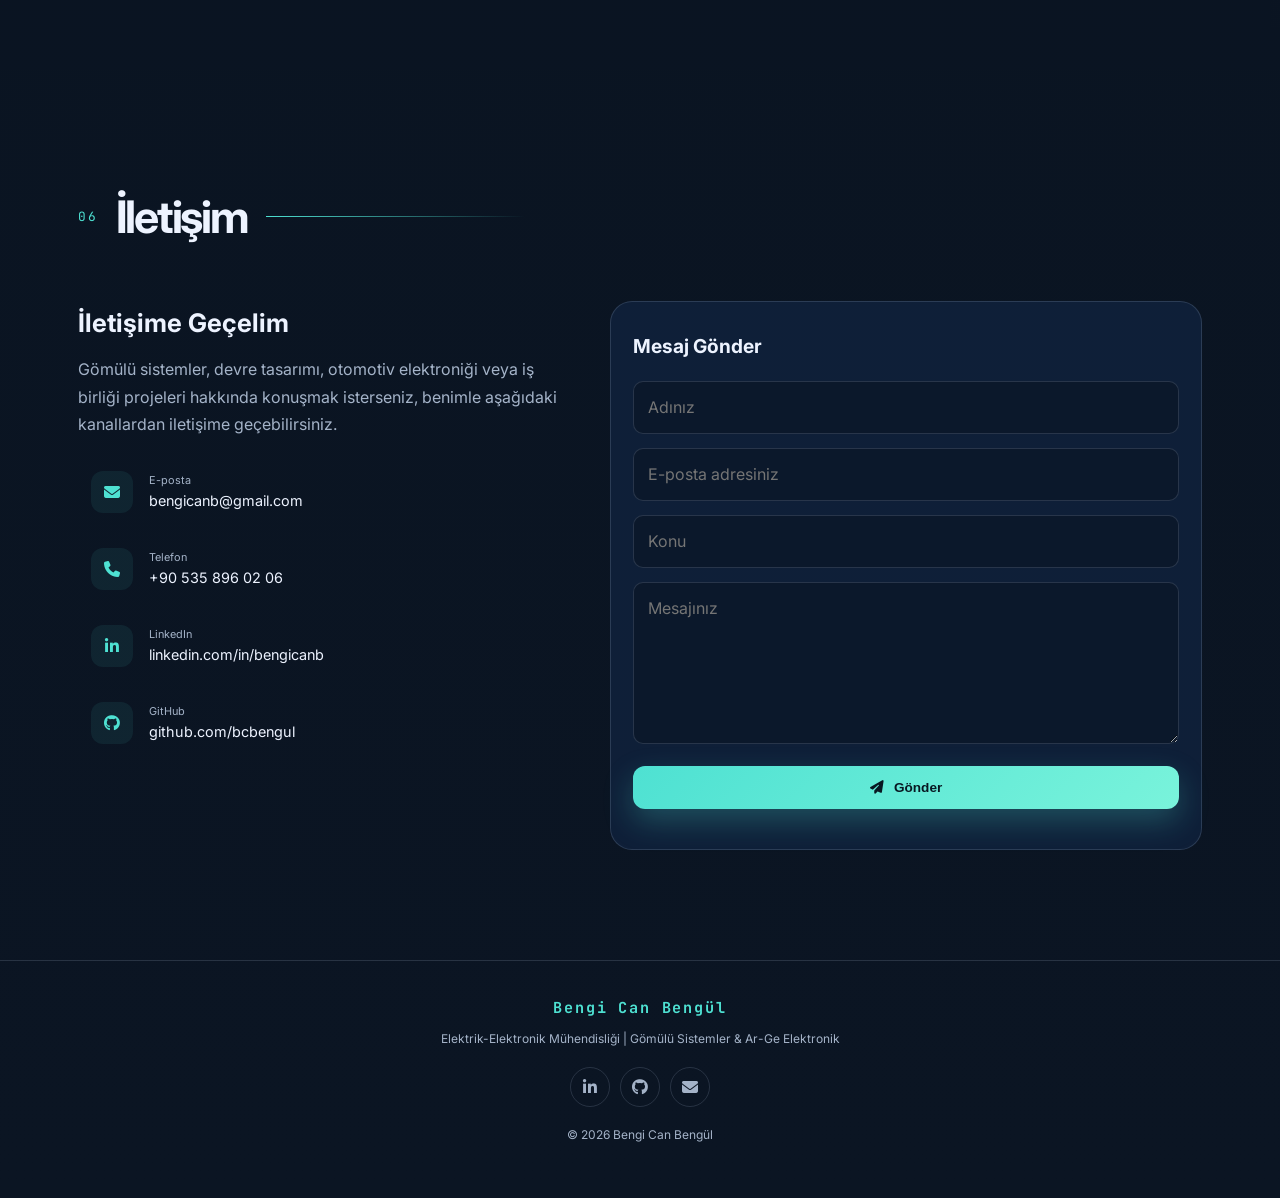
==== commit b3ebe413: "Update portfolio website" ====
--- a/index.html
+++ b/index.html
@@ -12,7 +12,6 @@
     <link rel="stylesheet" href="style.css">
 </head>
 <body>
-    <!-- Navigation -->
     <nav id="navbar">
         <div class="nav-container">
             <div class="nav-logo">
@@ -21,8 +20,8 @@
             <ul class="nav-menu" id="navMenu">
                 <li><a href="#hero" class="nav-link active">Ana Sayfa</a></li>
                 <li><a href="#about" class="nav-link">Hakkımda</a></li>
-                <li><a href="#education" class="nav-link">Eğitim</a></li>
                 <li><a href="#experience" class="nav-link">Deneyim</a></li>
+                <li><a href="#achievements" class="nav-link">Başarılar</a></li>
                 <li><a href="#projects" class="nav-link">Projeler</a></li>
                 <li><a href="#skills" class="nav-link">Beceriler</a></li>
                 <li><a href="#contact" class="nav-link">İletişim</a></li>
@@ -35,7 +34,6 @@
         </div>
     </nav>
 
-    <!-- Hero Section -->
     <section id="hero">
         <div class="hero-bg"></div>
         <div class="hero-content">
@@ -46,65 +44,38 @@
                     <span class="typed-text" id="typedText"></span><span class="cursor">|</span>
                 </h2>
                 <p class="hero-description">
-                    Gömülü sistemler ve devre tasarımı alanlarında kariyer hedefleyen
-                    Elektrik-Elektronik Mühendisliği öğrencisi. C programlama, mikrodenetleyici
-                    mimarileri ve donanım geliştirme süreçlerinde yetkin.
+                    Gömülü sistemler, otomotiv elektroniği ve Ar-Ge elektronik alanlarında kendini geliştiren
+                    Elektrik-Elektronik Mühendisliği öğrencisiyim. Mikrodenetleyici sistemler, devre tasarımı
+                    ve yazılım entegrasyonu alanlarında çalışmalar yürütüyorum.
                 </p>
                 <div class="hero-buttons">
-                    <a href="#contact" class="btn btn-primary">
-                        <i class="fas fa-envelope"></i> İletişime Geç
-                    </a>
-                    <a href="#projects" class="btn btn-secondary">
-                        <i class="fas fa-project-diagram"></i> Projelerimi Gör
-                    </a>
+                    <a href="#contact" class="btn btn-primary"><i class="fas fa-envelope"></i> İletişime Geç</a>
+                    <a href="#projects" class="btn btn-secondary"><i class="fas fa-project-diagram"></i> Projelerim</a>
                 </div>
                 <div class="hero-social">
-                    <a href="https://www.linkedin.com/in/bengicanb" target="_blank" rel="noopener" class="social-link" aria-label="LinkedIn">
-                        <i class="fab fa-linkedin-in"></i>
-                    </a>
-                    <a href="https://github.com/bcbengul" target="_blank" rel="noopener" class="social-link" aria-label="GitHub">
-                        <i class="fab fa-github"></i>
-                    </a>
-                    <a href="mailto:bengicanb@gmail.com" class="social-link" aria-label="Email">
-                        <i class="fas fa-envelope"></i>
-                    </a>
-                    <a href="tel:+905358960206" class="social-link" aria-label="Telefon">
-                        <i class="fas fa-phone"></i>
-                    </a>
-                </div>
-            </div>
+                    <a href="https://www.linkedin.com/in/bengicanb" target="_blank" rel="noopener" class="social-link" aria-label="LinkedIn"><i class="fab fa-linkedin-in"></i></a>
+                    <a href="https://github.com/bcbengul" target="_blank" rel="noopener" class="social-link" aria-label="GitHub"><i class="fab fa-github"></i></a>
+                    <a href="mailto:bengicanb@gmail.com" class="social-link" aria-label="E-posta"><i class="fas fa-envelope"></i></a>
+                    <a href="tel:+905358960206" class="social-link" aria-label="Telefon"><i class="fas fa-phone"></i></a>
+                </div>
+            </div>
+
             <div class="hero-visual">
-                <div class="hero-card">
-                    <div class="card-glow"></div>
-                    <div class="card-content">
-                        <div class="card-icon"><i class="fas fa-microchip"></i></div>
-                        <h3>Gömülü Sistemler</h3>
-                        <p>ESP32 & Arduino</p>
-                    </div>
-                    <div class="card-content">
-                        <div class="card-icon"><i class="fas fa-code"></i></div>
-                        <h3>Yazılım</h3>
-                        <p>C · Python · MATLAB</p>
-                    </div>
-                    <div class="card-content">
-                        <div class="card-icon"><i class="fas fa-bolt"></i></div>
-                        <h3>Devre Tasarımı</h3>
-                        <p>Proteus & Circuit Design</p>
-                    </div>
-                    <div class="card-content">
-                        <div class="card-icon"><i class="fas fa-trophy"></i></div>
-                        <h3>Teknofest</h3>
-                        <p>2× Yarı Finalist</p>
-                    </div>
-                </div>
-            </div>
-        </div>
-        <div class="scroll-indicator">
-            <a href="#about"><i class="fas fa-chevron-down"></i></a>
-        </div>
-    </section>
-
-    <!-- About Section -->
+                <div class="photo-panel reveal">
+                    <div class="photo-frame">
+                        <img src="assets/profile-photo.png" alt="Bengi Can Bengül" onerror="this.style.display='none'; this.parentElement.parentElement.classList.add('fallback');">
+                    </div>
+                    <div class="mini-badges">
+                        <span><i class="fas fa-microchip"></i> ESP32</span>
+                        <span><i class="fas fa-bolt"></i> Devre</span>
+                        <span><i class="fas fa-car"></i> Otomotiv</span>
+                    </div>
+                </div>
+            </div>
+        </div>
+        <div class="scroll-indicator"><a href="#about"><i class="fas fa-chevron-down"></i></a></div>
+    </section>
+
     <section id="about" class="section">
         <div class="container">
             <div class="section-header">
@@ -113,27 +84,27 @@
                 <div class="section-line"></div>
             </div>
             <div class="about-content">
-                <div class="about-text">
+                <div class="about-copy reveal">
                     <p>
-                        Elektrik-Elektronik Mühendisliği 4. sınıf öğrencisi olarak, gömülü sistemler ve
-                        devre tasarımı alanlarında kariyer hedefliyorum. C programlama dili, mikrodenetleyici
-                        mimarileri (ESP32, Arduino) ve donanım geliştirme süreçlerinde yetkinim.
+                        Elektrik-Elektronik Mühendisliği 4. sınıf öğrencisi olarak, gömülü sistemler, otomotiv elektroniği
+                        ve Ar-Ge elektronik alanlarında kariyer hedefi taşıyorum. C programlama, Arduino ve ESP32 tabanlı tasarımlar,
+                        devre geliştirme ve sistem entegrasyonu konularında deneyim sahibiyim.
                     </p>
                     <p>
-                        Koluman Otomotiv Ar-Ge Elektrik Birimi ve Tarsus Üniversitesi EHR Laboratuvarı'nda
-                        edindiğim staj tecrübeleriyle teorik mühendislik altyapısını endüstriyel ve akademik
-                        sahada pratiğe dökmüş durumdayım.
+                        Koluman Otomotiv Ar-Ge Elektronik Birimi ve Tarsus Üniversitesi EHR Laboratuvarı'ndaki staj süreçlerinde,
+                        teorik bilgi ile endüstriyel ve akademik uygulamaları birleştirme fırsatı buldum.
                     </p>
                     <p>
-                        İki farklı Teknofest yarışmasında yarı finalist derecesi elde ederek karmaşık
-                        problemlere yenilikçi ve uygulanabilir çözümler üretme kapasitemi kanıtladım.
+                        İki farklı Teknofest yarışmasında yarı finalist olarak karmaşık problemlere yenilikçi ve uygulanabilir çözümler üretebilme
+                        kapasitemi geliştirdim. Bu süreçler, hem ekip çalışmasını hem de teknik derinliği artırdı.
                     </p>
                 </div>
+
                 <div class="about-stats">
                     <div class="stat-card reveal">
                         <div class="stat-icon"><i class="fas fa-graduation-cap"></i></div>
                         <div class="stat-number">4</div>
-                        <div class="stat-label">Sınıf Öğrencisi</div>
+                        <div class="stat-label">Sınıf</div>
                     </div>
                     <div class="stat-card reveal">
                         <div class="stat-icon"><i class="fas fa-briefcase"></i></div>
@@ -143,117 +114,87 @@
                     <div class="stat-card reveal">
                         <div class="stat-icon"><i class="fas fa-trophy"></i></div>
                         <div class="stat-number">2</div>
-                        <div class="stat-label">Teknofest Başarısı</div>
+                        <div class="stat-label">Teknofest</div>
                     </div>
                     <div class="stat-card reveal">
                         <div class="stat-icon"><i class="fas fa-laptop-code"></i></div>
-                        <div class="stat-number">5+</div>
-                        <div class="stat-label">Teknik Beceri</div>
-                    </div>
-                </div>
-            </div>
-        </div>
-    </section>
-
-    <!-- Education Section -->
-    <section id="education" class="section section-alt">
+                        <div class="stat-number">8+</div>
+                        <div class="stat-label">Yetenek Alanı</div>
+                    </div>
+                </div>
+            </div>
+        </div>
+    </section>
+
+    <section id="experience" class="section section-alt">
         <div class="container">
             <div class="section-header">
                 <span class="section-number">02</span>
-                <h2 class="section-title">Eğitim</h2>
-                <div class="section-line"></div>
-            </div>
-            <div class="timeline">
-                <div class="timeline-item reveal">
-                    <div class="timeline-dot"></div>
-                    <div class="timeline-content">
-                        <div class="timeline-date">
-                            <i class="fas fa-calendar"></i> Eylül 2022 — Devam Ediyor
-                        </div>
-                        <h3 class="timeline-title">Elektrik-Elektronik Mühendisliği</h3>
-                        <h4 class="timeline-subtitle">Adana Alparslan Türkeş Bilim ve Teknoloji Üniversitesi</h4>
-                        <p class="timeline-desc">
-                            Lisans eğitimi. Gömülü sistemler, devre tasarımı ve elektronik sistemler üzerine
-                            teorik ve uygulamalı mühendislik altyapısı.
-                        </p>
-                    </div>
-                </div>
-            </div>
-        </div>
-    </section>
-
-    <!-- Experience Section -->
-    <section id="experience" class="section">
+                <h2 class="section-title">Deneyim</h2>
+                <div class="section-line"></div>
+            </div>
+
+            <div class="experience-grid">
+                <article class="experience-card reveal">
+                    <div class="experience-image">
+                        <img src="assets/koluman-staj.jpeg" alt="Koluman Ar-Ge staj fotoğrafı" onerror="this.style.display='none'; this.parentElement.classList.add('fallback-image');">
+                    </div>
+                    <div class="experience-body">
+                        <div class="timeline-date"><i class="fas fa-building"></i> Stajyer Mühendis</div>
+                        <h3>Koluman Otomotiv</h3>
+                        <h4>Ar-Ge Elektronik Birimi</h4>
+                        <p>
+                            Otomotiv elektroniği ve elektronik sistem tasarım süreçlerinde uygulamalı çalışma yaptım.
+                            Ar-Ge ekiplerinde araç elektroniği, devre ve sistem geliştirme konularında deneyim kazandım.
+                        </p>
+                        <div class="timeline-tags">
+                            <span class="tag">Otomotiv Elektroniği</span>
+                            <span class="tag">Ar-Ge</span>
+                            <span class="tag">Elektronik Sistemler</span>
+                        </div>
+                    </div>
+                </article>
+
+                <article class="experience-card reveal">
+                    <div class="experience-image">
+                        <img src="assets/tarsus-staj.jpeg" alt="Tarsus Üniversitesi EHR Lab staj fotoğrafı" onerror="this.style.display='none'; this.parentElement.classList.add('fallback-image');">
+                    </div>
+                    <div class="experience-body">
+                        <div class="timeline-date"><i class="fas fa-flask"></i> Stajyer</div>
+                        <h3>Tarsus Üniversitesi</h3>
+                        <h4>EHR Lab</h4>
+                        <p>
+                            Akademik laboratuvar ortamında teknik donanım, araştırma süreçleri ve deneysel çalışma yöntemleri üzerinde çalıştım.
+                            Laboratuvar koşullarında sistem geliştirme ve veri odaklı çalışmalar yürüttüm.
+                        </p>
+                        <div class="timeline-tags">
+                            <span class="tag">Akademik Ar-Ge</span>
+                            <span class="tag">Laboratuvar</span>
+                            <span class="tag">Elektronik</span>
+                        </div>
+                    </div>
+                </article>
+            </div>
+        </div>
+    </section>
+
+    <section id="achievements" class="section section-alt">
         <div class="container">
             <div class="section-header">
                 <span class="section-number">03</span>
-                <h2 class="section-title">Deneyim</h2>
-                <div class="section-line"></div>
-            </div>
-            <div class="timeline">
-                <div class="timeline-item reveal">
-                    <div class="timeline-dot"></div>
-                    <div class="timeline-content">
-                        <div class="timeline-date">
-                            <i class="fas fa-building"></i> Stajyer Mühendis
-                        </div>
-                        <h3 class="timeline-title">Koluman Otomotiv Endüstri</h3>
-                        <h4 class="timeline-subtitle">Ar-Ge Elektrik Birimi</h4>
-                        <p class="timeline-desc">
-                            Otomotiv elektriği, elektronik sistemler ve Ar-Ge süreçleri üzerine uygulamalı
-                            endüstriyel çalışma deneyimi. Otomotiv sektöründe elektrik-elektronik sistem
-                            tasarımı ve geliştirme süreçlerine hakimiyet kazandım.
-                        </p>
-                        <div class="timeline-tags">
-                            <span class="tag">Otomotiv Elektriği</span>
-                            <span class="tag">Elektronik Sistemler</span>
-                            <span class="tag">Ar-Ge</span>
-                        </div>
-                    </div>
-                </div>
-                <div class="timeline-item reveal">
-                    <div class="timeline-dot"></div>
-                    <div class="timeline-content">
-                        <div class="timeline-date">
-                            <i class="fas fa-flask"></i> Stajyer
-                        </div>
-                        <h3 class="timeline-title">Tarsus Üniversitesi</h3>
-                        <h4 class="timeline-subtitle">EHR Lab — Ulusal Staj Programı</h4>
-                        <p class="timeline-desc">
-                            Akademik laboratuvar ortamında teknik donanım ve araştırma-geliştirme faaliyetleri.
-                            Üniversite laboratuvarında bilimsel araştırma metodolojileri ve deneysel çalışma
-                            süreçlerine katılım.
-                        </p>
-                        <div class="timeline-tags">
-                            <span class="tag">Akademik Araştırma</span>
-                            <span class="tag">Laboratuvar</span>
-                            <span class="tag">Ar-Ge</span>
-                        </div>
-                    </div>
-                </div>
-            </div>
-        </div>
-    </section>
-
-    <!-- Projects Section -->
-    <section id="projects" class="section section-alt">
-        <div class="container">
-            <div class="section-header">
-                <span class="section-number">04</span>
-                <h2 class="section-title">Projeler & Başarılar</h2>
-                <div class="section-line"></div>
-            </div>
-            <div class="projects-grid">
-                <div class="project-card reveal">
-                    <div class="project-icon">
-                        <i class="fas fa-robot"></i>
-                    </div>
+                <h2 class="section-title">Teknofest Başarıları</h2>
+                <div class="section-line"></div>
+            </div>
+
+            <div class="projects-grid achievements-grid">
+                <article class="project-card reveal">
+                    <div class="project-icon"><i class="fas fa-robot"></i></div>
                     <div class="project-body">
-                        <span class="project-badge">Yarı Finalist</span>
+                        <span class="project-badge">Yarı Finalist · 2026</span>
                         <h3 class="project-title">Teknofest Robolig Yarışması</h3>
                         <p class="project-desc">
-                            Otonom sistemler ve robotik teknolojileri üzerine proje geliştirme ve takım
-                            çalışması. Karmaşık robotik sistemlerin tasarımı ve programlamasında aktif rol.
+                            Otonom sistemler ve robotik teknolojileri üzerine proje geliştirme ve takım çalışması.
+                            Robotik sistemlerin tasarımı, programlanması ve yarışma sürecinde aktif rol aldım.
                         </p>
                         <div class="project-tags">
                             <span class="tag">Otonom Sistemler</span>
@@ -261,18 +202,16 @@
                             <span class="tag">Takım Çalışması</span>
                         </div>
                     </div>
-                </div>
-                <div class="project-card reveal">
-                    <div class="project-icon">
-                        <i class="fas fa-battery-three-quarters"></i>
-                    </div>
+                </article>
+
+                <article class="project-card reveal">
+                    <div class="project-icon"><i class="fas fa-battery-three-quarters"></i></div>
                     <div class="project-body">
                         <span class="project-badge">Yarı Finalist · 2025</span>
                         <h3 class="project-title">Deniz Tabanlı Yer Çekimi Pili</h3>
                         <p class="project-desc">
-                            Teknofest Enerji Teknolojileri Yarışması kapsamında geliştirilen proje. Enerji
-                            depolama sistemleri literatür araştırması, mekanik montaj, sistem entegrasyonu
-                            ve teknik ilerleme raporlarının hazırlanmasında aktif rol.
+                            Teknofest Enerji Teknolojileri Yarışması kapsamında geliştirilen projede enerji depolama
+                            literatür araştırması, mekanik montaj, sistem entegrasyonu ve teknik raporlama çalışmalarında aktif rol aldım.
                         </p>
                         <div class="project-tags">
                             <span class="tag">Enerji Depolama</span>
@@ -280,198 +219,171 @@
                             <span class="tag">Teknik Raporlama</span>
                         </div>
                     </div>
-                </div>
-            </div>
-        </div>
-    </section>
-
-    <!-- Skills Section -->
-    <section id="skills" class="section">
+                </article>
+            </div>
+        </div>
+    </section>
+
+    <section id="projects" class="section">
+        <div class="container">
+            <div class="section-header">
+                <span class="section-number">04</span>
+                <h2 class="section-title">Projeler</h2>
+                <div class="section-line"></div>
+            </div>
+
+            <div class="projects-grid">
+                <article class="project-card reveal">
+                    <div class="project-icon"><i class="fas fa-car-side"></i></div>
+                    <div class="project-body">
+                        <span class="project-badge">Smart Parking</span>
+                        <h3 class="project-title">Smart Parking System with License Plate Recognition</h3>
+                        <p class="project-desc">
+                            Plaka tanıma tabanlı akıllı otopark sistemi. Görüntü işleme ve sensör tabanlı verilerle park kontrolü sağlayan çözümler geliştirdim.
+                        </p>
+                        <div class="project-tags">
+                            <span class="tag">Python</span>
+                            <span class="tag">Görüntü İşleme</span>
+                            <span class="tag">Otopark</span>
+                        </div>
+                        <a class="project-link" href="https://github.com/bcbengul/SMART-PARKING-SYSTEM-WITH-LICENSE-PLATE-RECOGNITION" target="_blank" rel="noopener">
+                            <i class="fab fa-github"></i> GitHub
+                        </a>
+                    </div>
+                </article>
+
+                <article class="project-card reveal">
+                    <div class="project-icon"><i class="fas fa-satellite-dish"></i></div>
+                    <div class="project-body">
+                        <span class="project-badge">IoT</span>
+                        <h3 class="project-title">ESP32 Wireless Telematics System</h3>
+                        <p class="project-desc">
+                            ESP32 tabanlı kablosuz telematik sistem. Veri aktarımı, sensör izleme ve uzaktan takip odaklı tasarım geliştirdim.
+                        </p>
+                        <div class="project-tags">
+                            <span class="tag">ESP32</span>
+                            <span class="tag">IoT</span>
+                            <span class="tag">Kablosuz</span>
+                        </div>
+                        <a class="project-link" href="https://github.com/bcbengul/ESP32-wireless-telematics-system" target="_blank" rel="noopener">
+                            <i class="fab fa-github"></i> GitHub
+                        </a>
+                    </div>
+                </article>
+
+                <article class="project-card reveal">
+                    <div class="project-icon"><i class="fas fa-network-wired"></i></div>
+                    <div class="project-body">
+                        <span class="project-badge">CAN</span>
+                        <h3 class="project-title">CAN Bus J1939 Simulator</h3>
+                        <p class="project-desc">
+                            CAN bus iletişim mimarisinin J1939 protokolüne göre simülasyonunu oluşturan bir çalışma. Veri trafiği ve ağ iletişimi konularında deneyim kazandım.
+                        </p>
+                        <div class="project-tags">
+                            <span class="tag">CAN</span>
+                            <span class="tag">J1939</span>
+                            <span class="tag">İletişim</span>
+                        </div>
+                        <a class="project-link" href="https://github.com/bcbengul/CAN-Bus-J1939-Simulator" target="_blank" rel="noopener">
+                            <i class="fab fa-github"></i> GitHub
+                        </a>
+                    </div>
+                </article>
+            </div>
+        </div>
+    </section>
+
+    <section id="skills" class="section section-alt">
         <div class="container">
             <div class="section-header">
                 <span class="section-number">05</span>
-                <h2 class="section-title">Teknik Beceriler</h2>
-                <div class="section-line"></div>
-            </div>
+                <h2 class="section-title">Beceriler</h2>
+                <div class="section-line"></div>
+            </div>
+
             <div class="skills-wrapper">
                 <div class="skills-category reveal">
-                    <h3 class="skills-category-title">
-                        <i class="fas fa-microchip"></i> Donanım & Yazılım
-                    </h3>
-                    <div class="skills-bars">
-                        <div class="skill-bar">
-                            <div class="skill-info">
-                                <span class="skill-name">C Programlama</span>
-                                <span class="skill-percent">85%</span>
-                            </div>
-                            <div class="skill-track">
-                                <div class="skill-fill" data-width="85"></div>
-                            </div>
-                        </div>
-                        <div class="skill-bar">
-                            <div class="skill-info">
-                                <span class="skill-name">MATLAB</span>
-                                <span class="skill-percent">75%</span>
-                            </div>
-                            <div class="skill-track">
-                                <div class="skill-fill" data-width="75"></div>
-                            </div>
-                        </div>
-                        <div class="skill-bar">
-                            <div class="skill-info">
-                                <span class="skill-name">Python</span>
-                                <span class="skill-percent">70%</span>
-                            </div>
-                            <div class="skill-track">
-                                <div class="skill-fill" data-width="70"></div>
-                            </div>
-                        </div>
-                        <div class="skill-bar">
-                            <div class="skill-info">
-                                <span class="skill-name">Arduino / ESP32</span>
-                                <span class="skill-percent">80%</span>
-                            </div>
-                            <div class="skill-track">
-                                <div class="skill-fill" data-width="80"></div>
-                            </div>
-                        </div>
-                        <div class="skill-bar">
-                            <div class="skill-info">
-                                <span class="skill-name">Devre Tasarımı (Circuit Design)</span>
-                                <span class="skill-percent">75%</span>
-                            </div>
-                            <div class="skill-track">
-                                <div class="skill-fill" data-width="75"></div>
-                            </div>
-                        </div>
-                        <div class="skill-bar">
-                            <div class="skill-info">
-                                <span class="skill-name">Office Applications</span>
-                                <span class="skill-percent">90%</span>
-                            </div>
-                            <div class="skill-track">
-                                <div class="skill-fill" data-width="90"></div>
-                            </div>
-                        </div>
+                    <h3 class="skills-category-title"><i class="fas fa-microchip"></i> Donanım & Yazılım</h3>
+                    <div class="skill-bar">
+                        <div class="skill-info"><span>C Programlama</span><span class="skill-percent">70%</span></div>
+                        <div class="skill-track"><div class="skill-fill" data-width="70"></div></div>
+                    </div>
+                    <div class="skill-bar">
+                        <div class="skill-info"><span>Arduino / ESP32</span><span class="skill-percent">90%</span></div>
+                        <div class="skill-track"><div class="skill-fill" data-width="90"></div></div>
+                    </div>
+                    <div class="skill-bar">
+                        <div class="skill-info"><span>MATLAB</span><span class="skill-percent">75%</span></div>
+                        <div class="skill-track"><div class="skill-fill" data-width="75"></div></div>
+                    </div>
+                    <div class="skill-bar">
+                        <div class="skill-info"><span>Python</span><span class="skill-percent">70%</span></div>
+                        <div class="skill-track"><div class="skill-fill" data-width="70"></div></div>
+                    </div>
+                    <div class="skill-bar">
+                        <div class="skill-info"><span>Devre Tasarımı</span><span class="skill-percent">50%</span></div>
+                        <div class="skill-track"><div class="skill-fill" data-width="50"></div></div>
                     </div>
                 </div>
 
                 <div class="skills-category reveal">
-                    <h3 class="skills-category-title">
-                        <i class="fas fa-certificate"></i> Kurslar & Eğitimler
-                    </h3>
+                    <h3 class="skills-category-title"><i class="fas fa-certificate"></i> Teknolojiler</h3>
                     <div class="courses-list">
                         <div class="course-item">
-                            <div class="course-icon"><i class="fas fa-circuit-board"></i></div>
-                            <div class="course-info">
-                                <h4>Proteus ile Devre Dizaynı</h4>
-                                <p>BTK Akademi</p>
-                            </div>
+                            <div class="course-icon"><i class="fas fa-wifi"></i></div>
+                            <div class="course-info"><h4>IoT & Sensör Sistemleri</h4><p>Kablosuz Veri Aktarımı</p></div>
                         </div>
                         <div class="course-item">
-                            <div class="course-icon"><i class="fab fa-aws"></i></div>
-                            <div class="course-info">
-                                <h4>Machine Learning Terminology</h4>
-                                <p>AWS</p>
-                            </div>
+                            <div class="course-icon"><i class="fas fa-microchip"></i></div>
+                            <div class="course-info"><h4>CAN Bus</h4><p>İletişim Protokolleri</p></div>
                         </div>
                         <div class="course-item">
-                            <div class="course-icon"><i class="fab fa-google"></i></div>
-                            <div class="course-info">
-                                <h4>Google Workspace Security</h4>
-                                <p>Google</p>
-                            </div>
-                        </div>
-                    </div>
-
-                    <h3 class="skills-category-title" style="margin-top: 2.5rem;">
-                        <i class="fas fa-language"></i> Yabancı Dil
-                    </h3>
+                            <div class="course-icon"><i class="fas fa-brain"></i></div>
+                            <div class="course-info"><h4>Görüntü İşleme</h4><p>Akıllı Sistemler</p></div>
+                        </div>
+                    </div>
+
+                    <h3 class="skills-category-title" style="margin-top: 2.5rem;"><i class="fas fa-language"></i> Dil</h3>
                     <div class="languages">
-                        <div class="lang-item">
-                            <div class="lang-flag">🇹🇷</div>
-                            <div class="lang-info">
-                                <h4>Türkçe</h4>
-                                <p>Ana Dil</p>
-                            </div>
-                        </div>
-                        <div class="lang-item">
-                            <div class="lang-flag">🇬🇧</div>
-                            <div class="lang-info">
-                                <h4>İngilizce</h4>
-                                <p>B2 — Orta-İleri</p>
-                            </div>
-                        </div>
-                    </div>
-                </div>
-            </div>
-        </div>
-    </section>
-
-    <!-- Contact Section -->
-    <section id="contact" class="section section-alt">
+                        <div class="lang-item"><div class="lang-flag">🇹🇷</div><div class="lang-info"><h4>Türkçe</h4><p>Ana dil</p></div></div>
+                        <div class="lang-item"><div class="lang-flag">🇬🇧</div><div class="lang-info"><h4>İngilizce</h4><p>Orta-İleri</p></div></div>
+                    </div>
+                </div>
+            </div>
+        </div>
+    </section>
+
+    <section id="contact" class="section">
         <div class="container">
             <div class="section-header">
                 <span class="section-number">06</span>
                 <h2 class="section-title">İletişim</h2>
                 <div class="section-line"></div>
             </div>
+
             <div class="contact-content">
                 <div class="contact-info reveal">
-                    <h3 class="contact-heading">Benimle İletişime Geçin</h3>
+                    <h3 class="contact-heading">İletişime Geçelim</h3>
                     <p class="contact-text">
-                        Gömülü sistemler, devre tasarımı veya iş birliği projeleri hakkında
-                        konuşmak isterseniz, aşağıdaki kanallardan bana ulaşabilirsiniz.
+                        Gömülü sistemler, devre tasarımı, otomotiv elektroniği veya iş birliği projeleri hakkında konuşmak isterseniz,
+                        benimle aşağıdaki kanallardan iletişime geçebilirsiniz.
                     </p>
                     <div class="contact-items">
-                        <a href="mailto:bengicanb@gmail.com" class="contact-item">
-                            <div class="contact-icon"><i class="fas fa-envelope"></i></div>
-                            <div class="contact-detail">
-                                <span class="contact-label">E-posta</span>
-                                <span class="contact-value">bengicanb@gmail.com</span>
-                            </div>
-                        </a>
-                        <a href="tel:+905358960206" class="contact-item">
-                            <div class="contact-icon"><i class="fas fa-phone"></i></div>
-                            <div class="contact-detail">
-                                <span class="contact-label">Telefon</span>
-                                <span class="contact-value">+90 535 896 02 06</span>
-                            </div>
-                        </a>
-                        <a href="https://www.linkedin.com/in/bengicanb" target="_blank" rel="noopener" class="contact-item">
-                            <div class="contact-icon"><i class="fab fa-linkedin-in"></i></div>
-                            <div class="contact-detail">
-                                <span class="contact-label">LinkedIn</span>
-                                <span class="contact-value">linkedin.com/in/bengicanb</span>
-                            </div>
-                        </a>
-                        <a href="https://github.com/bcbengul" target="_blank" rel="noopener" class="contact-item">
-                            <div class="contact-icon"><i class="fab fa-github"></i></div>
-                            <div class="contact-detail">
-                                <span class="contact-label">GitHub</span>
-                                <span class="contact-value">github.com/bcbengul</span>
-                            </div>
-                        </a>
-                    </div>
-                </div>
+                        <a href="mailto:bengicanb@gmail.com" class="contact-item"><div class="contact-icon"><i class="fas fa-envelope"></i></div><div><span class="contact-label">E-posta</span><span class="contact-value">bengicanb@gmail.com</span></div></a>
+                        <a href="tel:+905358960206" class="contact-item"><div class="contact-icon"><i class="fas fa-phone"></i></div><div><span class="contact-label">Telefon</span><span class="contact-value">+90 535 896 02 06</span></div></a>
+                        <a href="https://www.linkedin.com/in/bengicanb" target="_blank" rel="noopener" class="contact-item"><div class="contact-icon"><i class="fab fa-linkedin-in"></i></div><div><span class="contact-label">LinkedIn</span><span class="contact-value">linkedin.com/in/bengicanb</span></div></a>
+                        <a href="https://github.com/bcbengul" target="_blank" rel="noopener" class="contact-item"><div class="contact-icon"><i class="fab fa-github"></i></div><div><span class="contact-label">GitHub</span><span class="contact-value">github.com/bcbengul</span></div></a>
+                    </div>
+                </div>
+
                 <div class="contact-form-wrapper reveal">
                     <form class="contact-form" id="contactForm">
                         <h3 class="form-heading">Mesaj Gönder</h3>
-                        <div class="form-group">
-                            <input type="text" id="name" name="name" placeholder="Adınız" required>
-                        </div>
-                        <div class="form-group">
-                            <input type="email" id="email" name="email" placeholder="E-posta Adresiniz" required>
-                        </div>
-                        <div class="form-group">
-                            <input type="text" id="subject" name="subject" placeholder="Konu" required>
-                        </div>
-                        <div class="form-group">
-                            <textarea id="message" name="message" rows="5" placeholder="Mesajınız" required></textarea>
-                        </div>
-                        <button type="submit" class="btn btn-primary btn-full">
-                            <i class="fas fa-paper-plane"></i> Gönder
-                        </button>
+                        <div class="form-group"><input type="text" id="name" name="name" placeholder="Adınız" required></div>
+                        <div class="form-group"><input type="email" id="email" name="email" placeholder="E-posta adresiniz" required></div>
+                        <div class="form-group"><input type="text" id="subject" name="subject" placeholder="Konu" required></div>
+                        <div class="form-group"><textarea id="message" name="message" rows="5" placeholder="Mesajınız" required></textarea></div>
+                        <button type="submit" class="btn btn-primary btn-full"><i class="fas fa-paper-plane"></i> Gönder</button>
                         <p class="form-status" id="formStatus"></p>
                     </form>
                 </div>
@@ -479,26 +391,22 @@
         </div>
     </section>
 
-    <!-- Footer -->
     <footer>
         <div class="container">
             <div class="footer-content">
                 <div class="footer-logo">Bengi Can Bengül</div>
-                <p class="footer-text">Elektrik-Elektronik Mühendisliği | Gömülü Sistemler & Devre Tasarımı</p>
+                <p class="footer-text">Elektrik-Elektronik Mühendisliği | Gömülü Sistemler & Ar-Ge Elektronik</p>
                 <div class="footer-social">
                     <a href="https://www.linkedin.com/in/bengicanb" target="_blank" rel="noopener" aria-label="LinkedIn"><i class="fab fa-linkedin-in"></i></a>
                     <a href="https://github.com/bcbengul" target="_blank" rel="noopener" aria-label="GitHub"><i class="fab fa-github"></i></a>
-                    <a href="mailto:bengicanb@gmail.com" aria-label="Email"><i class="fas fa-envelope"></i></a>
-                </div>
-                <p class="footer-copyright">© <span id="year"></span> Bengi Can Bengül. Tüm hakları saklıdır.</p>
+                    <a href="mailto:bengicanb@gmail.com" aria-label="E-posta"><i class="fas fa-envelope"></i></a>
+                </div>
+                <p class="footer-copyright">© <span id="year"></span> Bengi Can Bengül</p>
             </div>
         </div>
     </footer>
 
-    <!-- Back to Top -->
-    <button id="backToTop" aria-label="Yukarı çık">
-        <i class="fas fa-arrow-up"></i>
-    </button>
+    <button id="backToTop" aria-label="Yukarı çık"><i class="fas fa-arrow-up"></i></button>
 
     <script src="script.js"></script>
 </body>
--- a/style.css
+++ b/style.css
@@ -1,180 +1,688 @@
 :root {
-    --bg: #08111f;
-    --bg-soft: #0d1a2b;
-    --surface: rgba(16, 32, 52, 0.76);
-    --surface-solid: #102238;
-    --text: #edf6ff;
-    --muted: #9db0c6;
-    --line: rgba(157, 176, 198, 0.18);
-    --accent: #39d0c8;
-    --accent-2: #6b7cff;
-    --warning: #ffc857;
-    --shadow: 0 24px 70px rgba(0, 0, 0, 0.28);
-    --radius: 18px;
+    --bg: #07111d;
+    --bg-soft: #101d2d;
+    --surface: rgba(16, 32, 52, 0.8);
+    --surface-strong: #11233d;
+    --text: #edf3ff;
+    --muted: #a4b3c8;
+    --line: rgba(174, 190, 214, 0.18);
+    --accent: #4ee1d2;
+    --accent-2: #7c8cff;
+    --accent-3: #ffbf69;
+    --shadow: 0 24px 70px rgba(6, 10, 20, 0.35);
+    --radius: 22px;
 }
 
 * { box-sizing: border-box; margin: 0; padding: 0; }
 html { scroll-behavior: smooth; }
+::selection { background: rgba(78,225,210,.28); color: var(--text); }
 body {
-    background: var(--bg);
+    background: linear-gradient(180deg, #07111d 0%, #0b1523 100%);
     color: var(--text);
     font-family: 'Inter', sans-serif;
     line-height: 1.7;
     overflow-x: hidden;
 }
 body::before {
-    background-image: linear-gradient(rgba(57, 208, 200, 0.035) 1px, transparent 1px), linear-gradient(90deg, rgba(57, 208, 200, 0.035) 1px, transparent 1px);
-    background-size: 48px 48px;
+    background-image: linear-gradient(rgba(78,225,210,0.05) 1px, transparent 1px), linear-gradient(90deg, rgba(78,225,210,0.05) 1px, transparent 1px);
+    background-size: 44px 44px;
     content: '';
     inset: 0;
+    position: fixed;
     pointer-events: none;
-    position: fixed;
     z-index: -2;
 }
 a { color: inherit; text-decoration: none; }
+img { max-width: 100%; display: block; }
 ul { list-style: none; }
-.container { margin: 0 auto; max-width: 1160px; padding: 0 28px; }
+button, a, input, textarea { -webkit-tap-highlight-color: transparent; }
+:focus-visible { outline: 2px solid var(--accent); outline-offset: 4px; }
+.container { margin: 0 auto; max-width: 1180px; padding: 0 28px; }
 
 #navbar {
-    backdrop-filter: blur(18px);
-    background: rgba(8, 17, 31, 0.78);
+    backdrop-filter: blur(14px);
+    background: rgba(7, 17, 29, 0.72);
     border-bottom: 1px solid transparent;
     position: fixed;
     top: 0;
     width: 100%;
-    z-index: 10;
+    z-index: 20;
     transition: 0.3s ease;
 }
-#navbar.scrolled { border-color: var(--line); box-shadow: 0 8px 30px rgba(0,0,0,.18); }
-.nav-container { align-items: center; display: flex; height: 76px; justify-content: space-between; margin: auto; max-width: 1220px; padding: 0 28px; }
-.nav-logo { align-items: center; display: flex; }
-.logo-text, .footer-logo { color: var(--accent); font-family: 'JetBrains Mono', monospace; font-weight: 700; letter-spacing: .12em; }
-.logo-text { border: 1px solid var(--accent); border-radius: 8px; font-size: .88rem; padding: 5px 8px; }
-.nav-menu { display: flex; gap: 25px; }
-.nav-link { color: var(--muted); font-size: .78rem; font-weight: 600; transition: color .25s; }
+#navbar.scrolled { border-color: var(--line); box-shadow: 0 15px 30px rgba(0,0,0,.18); }
+.nav-container {
+    align-items: center;
+    display: flex;
+    justify-content: space-between;
+    height: 76px;
+    margin: auto;
+    max-width: 1220px;
+    padding: 0 28px;
+}
+.nav-logo { display: flex; align-items: center; }
+.logo-text, .footer-logo {
+    color: var(--accent);
+    font-family: 'JetBrains Mono', monospace;
+    font-weight: 700;
+    letter-spacing: .12em;
+}
+.logo-text {
+    border: 1px solid rgba(78,225,210,.7);
+    border-radius: 10px;
+    font-size: .85rem;
+    padding: 6px 8px;
+}
+.nav-menu { display: flex; gap: 26px; }
+.nav-link {
+    color: var(--muted);
+    font-size: .78rem;
+    font-weight: 600;
+    letter-spacing: .03em;
+    transition: color .25s ease;
+}
 .nav-link:hover, .nav-link.active { color: var(--accent); }
-.nav-toggle { cursor: pointer; display: none; }
-.nav-toggle span { background: var(--accent); display: block; height: 2px; margin: 5px; width: 25px; }
+.nav-toggle { display: none; cursor: pointer; }
+.nav-toggle span {
+    display: block;
+    width: 25px;
+    height: 2px;
+    background: var(--accent);
+    margin: 5px 0;
+}
 
 section { position: relative; }
-#hero { align-items: center; display: flex; min-height: 100vh; overflow: hidden; padding: 125px 0 80px; }
-.hero-bg { background: radial-gradient(circle at 72% 40%, rgba(107,124,255,.23), transparent 28%), radial-gradient(circle at 18% 20%, rgba(57,208,200,.12), transparent 25%); inset: 0; position: absolute; z-index: -1; }
-.hero-content { align-items: center; display: grid; gap: 70px; grid-template-columns: 1.12fr .88fr; margin: auto; max-width: 1160px; padding: 0 28px; width: 100%; }
-.hero-greeting, .section-number { color: var(--accent); font-family: 'JetBrains Mono', monospace; font-size: .84rem; letter-spacing: .14em; text-transform: uppercase; }
-.hero-name { font-size: clamp(2.7rem, 6vw, 5.5rem); letter-spacing: -.065em; line-height: 1.05; margin: 12px 0 14px; max-width: 720px; }
-.hero-title { color: #b9c7ff; font-family: 'JetBrains Mono', monospace; font-size: clamp(1rem, 2vw, 1.35rem); font-weight: 500; min-height: 2rem; }
+section[id] { scroll-margin-top: 90px; }
+#hero {
+    min-height: 100vh;
+    display: flex;
+    align-items: center;
+    padding: 150px 0 80px;
+}
+.hero-bg {
+    position: absolute;
+    inset: 0;
+    background: radial-gradient(circle at 80% 25%, rgba(124,140,255,.22), transparent 22%),
+                radial-gradient(circle at 18% 18%, rgba(78,225,210,.15), transparent 24%);
+    z-index: -1;
+}
+.hero-content {
+    width: 100%;
+    max-width: 1180px;
+    margin: 0 auto;
+    padding: 0 28px;
+    display: grid;
+    grid-template-columns: 1.15fr 0.85fr;
+    align-items: center;
+    gap: 50px;
+}
+.hero-greeting, .section-number {
+    color: var(--accent);
+    text-transform: uppercase;
+    letter-spacing: .14em;
+    font-family: 'JetBrains Mono', monospace;
+    font-size: .8rem;
+}
+.hero-name {
+    font-size: clamp(2.8rem, 6vw, 5.4rem);
+    line-height: 1.04;
+    letter-spacing: -.06em;
+    margin: 12px 0 18px;
+    background: linear-gradient(110deg, #ffffff 15%, #b7c8ff 52%, var(--accent) 95%);
+    -webkit-background-clip: text;
+    background-clip: text;
+    color: transparent;
+}
+.hero-title {
+    min-height: 2.1rem;
+    font-size: clamp(1.05rem, 2vw, 1.5rem);
+    color: #c8d3ff;
+    font-family: 'JetBrains Mono', monospace;
+    font-weight: 500;
+}
 .cursor { color: var(--accent); animation: blink 1s infinite; }
-.hero-description { color: var(--muted); font-size: 1.05rem; margin: 25px 0 30px; max-width: 635px; }
+.hero-description {
+    font-size: 1.05rem;
+    color: var(--muted);
+    max-width: 650px;
+    margin: 22px 0 30px;
+}
 .hero-buttons { display: flex; flex-wrap: wrap; gap: 14px; }
-.btn { align-items: center; border: 1px solid transparent; border-radius: 9px; display: inline-flex; font-size: .86rem; font-weight: 700; gap: 9px; justify-content: center; padding: 13px 19px; transition: .25s ease; }
-.btn-primary { background: var(--accent); color: #07151e; }
-.btn-primary:hover { box-shadow: 0 10px 30px rgba(57,208,200,.25); transform: translateY(-3px); }
-.btn-secondary { border-color: var(--line); color: var(--text); }
-.btn-secondary:hover { border-color: var(--accent); color: var(--accent); transform: translateY(-3px); }
-.hero-social { display: flex; gap: 15px; margin-top: 29px; }
-.social-link, .footer-social a { align-items: center; border: 1px solid var(--line); border-radius: 50%; color: var(--muted); display: flex; height: 38px; justify-content: center; transition: .25s; width: 38px; }
-.social-link:hover, .footer-social a:hover { border-color: var(--accent); color: var(--accent); transform: translateY(-3px); }
+.btn {
+    display: inline-flex;
+    align-items: center;
+    justify-content: center;
+    gap: 10px;
+    padding: 14px 22px;
+    border-radius: 12px;
+    font-weight: 700;
+    font-size: .85rem;
+    transition: .25s ease;
+    position: relative;
+    overflow: hidden;
+}
+.btn::after {
+    content: '';
+    position: absolute;
+    inset: 0;
+    background: linear-gradient(105deg, transparent 35%, rgba(255,255,255,.28), transparent 65%);
+    transform: translateX(-120%);
+    transition: transform .55s ease;
+}
+.btn:hover::after { transform: translateX(120%); }
+.btn-primary {
+    background: linear-gradient(135deg, var(--accent), #79f3db);
+    color: #081822;
+    box-shadow: 0 12px 30px rgba(78,225,210,.25);
+}
+.btn-primary:hover { transform: translateY(-3px); }
+.btn-secondary {
+    border: 1px solid var(--line);
+    color: var(--text);
+    background: rgba(255,255,255,.02);
+}
+.btn-secondary:hover {
+    border-color: rgba(78,225,210,.75);
+    color: var(--accent);
+    transform: translateY(-3px);
+}
+.hero-social { display: flex; gap: 12px; margin-top: 26px; }
+.social-link, .footer-social a {
+    width: 40px;
+    height: 40px;
+    display: flex;
+    align-items: center;
+    justify-content: center;
+    border-radius: 50%;
+    border: 1px solid var(--line);
+    color: var(--muted);
+    transition: .25s ease;
+}
+.social-link:hover, .footer-social a:hover {
+    transform: translateY(-3px);
+    border-color: rgba(78,225,210,.8);
+    color: var(--accent);
+}
+
 .hero-visual { display: flex; justify-content: center; }
-.hero-card { background: linear-gradient(145deg, rgba(16,34,56,.9), rgba(12,25,43,.65)); border: 1px solid rgba(57,208,200,.25); border-radius: 24px; box-shadow: var(--shadow); display: grid; gap: 1px; grid-template-columns: 1fr 1fr; max-width: 450px; overflow: hidden; padding: 10px; transform: rotate(2deg); }
-.card-content { background: rgba(255,255,255,.025); padding: 27px 20px; transition: .25s; }
-.card-content:hover { background: rgba(57,208,200,.08); }
-.card-icon, .stat-icon, .project-icon, .course-icon, .contact-icon { color: var(--accent); font-size: 1.35rem; margin-bottom: 14px; }
-.card-content h3 { font-size: .88rem; margin-bottom: 4px; }
-.card-content p { color: var(--muted); font-size: .72rem; }
-.scroll-indicator { bottom: 28px; color: var(--muted); font-size: .9rem; left: 50%; position: absolute; transform: translateX(-50%); }
-.scroll-indicator i { animation: float 1.7s infinite; }
-
-.section { padding: 115px 0; }
-.section-alt { background: rgba(13, 26, 43, .55); }
-.section-header { align-items: center; display: flex; gap: 17px; margin-bottom: 55px; }
-.section-title { font-size: clamp(1.8rem, 4vw, 2.7rem); letter-spacing: -.05em; }
-.section-line { background: linear-gradient(90deg, var(--accent), transparent); height: 1px; max-width: 260px; width: 100%; }
-.about-content { align-items: start; display: grid; gap: 70px; grid-template-columns: 1fr .9fr; }
-.about-text p { color: var(--muted); margin-bottom: 18px; }
-.about-stats { display: grid; gap: 14px; grid-template-columns: 1fr 1fr; }
-.stat-card { background: var(--surface); border: 1px solid var(--line); border-radius: var(--radius); padding: 22px; }
-.stat-icon { font-size: 1rem; margin-bottom: 5px; }
-.stat-number { color: var(--text); font-family: 'JetBrains Mono', monospace; font-size: 1.8rem; font-weight: 700; }
-.stat-label { color: var(--muted); font-size: .76rem; }
-.timeline { margin-left: 10px; max-width: 900px; position: relative; }
-.timeline::before { background: linear-gradient(var(--accent), rgba(57,208,200,0)); content: ''; height: 100%; left: 5px; position: absolute; top: 7px; width: 1px; }
-.timeline-item { padding: 0 0 38px 45px; position: relative; }
-.timeline-dot { background: var(--bg); border: 2px solid var(--accent); border-radius: 50%; height: 12px; left: 0; position: absolute; top: 6px; width: 12px; }
-.timeline-content { border-bottom: 1px solid var(--line); padding-bottom: 30px; }
-.timeline-date, .project-badge { color: var(--accent); font-family: 'JetBrains Mono', monospace; font-size: .74rem; }
-.timeline-title { font-size: 1.28rem; margin: 9px 0 2px; }
-.timeline-subtitle { color: #bccaff; font-size: .9rem; font-weight: 500; }
-.timeline-desc, .project-desc { color: var(--muted); font-size: .92rem; margin-top: 13px; }
-.timeline-tags, .project-tags { display: flex; flex-wrap: wrap; gap: 8px; margin-top: 18px; }
-.tag { background: rgba(57,208,200,.08); border: 1px solid rgba(57,208,200,.18); border-radius: 5px; color: #a7e8e3; font-family: 'JetBrains Mono', monospace; font-size: .66rem; padding: 4px 8px; }
-.projects-grid { display: grid; gap: 22px; grid-template-columns: repeat(2, 1fr); }
-.project-card { background: var(--surface); border: 1px solid var(--line); border-radius: var(--radius); display: flex; gap: 22px; padding: 29px; transition: .3s; }
-.project-card:hover { border-color: rgba(57,208,200,.45); box-shadow: var(--shadow); transform: translateY(-6px); }
-.project-icon { align-items: center; background: rgba(57,208,200,.1); border-radius: 12px; display: flex; flex: 0 0 50px; height: 50px; justify-content: center; }
-.project-icon i { margin: 0; }
-.project-title { font-size: 1.1rem; margin: 7px 0; }
-.skills-wrapper { display: grid; gap: 26px; grid-template-columns: 1fr 1fr; }
-.skills-category { background: var(--surface); border: 1px solid var(--line); border-radius: var(--radius); padding: 29px; }
-.skills-category-title { align-items: center; display: flex; font-size: 1.05rem; gap: 11px; margin-bottom: 27px; }
+.photo-panel {
+    width: min(100%, 440px);
+    border: 1px solid rgba(78,225,210,.26);
+    background: linear-gradient(180deg, rgba(17,35,61,.92), rgba(9,16,27,.82));
+    border-radius: 28px;
+    padding: 18px;
+    box-shadow: var(--shadow);
+    transition: transform .35s ease, border-color .35s ease, box-shadow .35s ease;
+}
+.photo-panel:hover {
+    transform: translateY(-8px) rotate(.4deg);
+    border-color: rgba(78,225,210,.58);
+    box-shadow: 0 30px 80px rgba(6,10,20,.48), 0 0 0 1px rgba(78,225,210,.08);
+}
+.photo-frame {
+    position: relative;
+    overflow: hidden;
+    border-radius: 22px;
+    aspect-ratio: 4 / 5;
+    background: linear-gradient(135deg, #1e2d43, #0b1728);
+    border: 1px solid rgba(255,255,255,.08);
+}
+.photo-frame img {
+    width: 100%;
+    height: 100%;
+    object-fit: cover;
+    filter: saturate(1.08) contrast(1.04);
+    transition: transform .6s ease, filter .6s ease;
+}
+.photo-panel:hover .photo-frame img { transform: scale(1.045); filter: saturate(1.18) contrast(1.06); }
+.photo-frame::after {
+    content: '';
+    position: absolute;
+    inset: 0;
+    background: linear-gradient(180deg, rgba(78,225,210,0.08), transparent 30%, rgba(124,140,255,0.12));
+}
+.photo-panel.fallback .photo-frame {
+    background: linear-gradient(135deg, #2d3d53, #0d1624);
+}
+.photo-panel.fallback .photo-frame::before {
+    content: 'Profil Fotoğrafı';
+    position: absolute;
+    inset: auto 18px 18px 18px;
+    z-index: 1;
+    text-align: center;
+    color: var(--text);
+    font-weight: 700;
+    letter-spacing: .08em;
+    text-transform: uppercase;
+    font-size: .62rem;
+}
+.mini-badges {
+    display: flex;
+    flex-wrap: wrap;
+    gap: 10px;
+    margin-top: 16px;
+}
+.mini-badges span {
+    padding: 8px 10px;
+    border-radius: 999px;
+    background: rgba(255,255,255,.04);
+    border: 1px solid var(--line);
+    color: var(--muted);
+    font-size: .72rem;
+}
+.mini-badges i { color: var(--accent); margin-right: 6px; }
+
+.section { padding: 110px 0; }
+.section-alt { background: rgba(11, 22, 34, 0.68); }
+.section-header {
+    display: flex;
+    align-items: center;
+    gap: 18px;
+    margin-bottom: 46px;
+}
+.section-title {
+    font-size: clamp(2rem, 4vw, 2.8rem);
+    letter-spacing: -.05em;
+}
+.section-line {
+    height: 1px;
+    flex: 1;
+    max-width: 260px;
+    background: linear-gradient(90deg, var(--accent), transparent);
+}
+
+.about-content {
+    display: grid;
+    grid-template-columns: 1.15fr .85fr;
+    gap: 54px;
+    align-items: start;
+}
+.about-copy p {
+    color: var(--muted);
+    margin-bottom: 18px;
+    font-size: 1.02rem;
+}
+.about-stats {
+    display: grid;
+    grid-template-columns: repeat(2, minmax(0, 1fr));
+    gap: 16px;
+}
+.stat-card {
+    background: rgba(17,35,61,.9);
+    border: 1px solid var(--line);
+    border-radius: var(--radius);
+    padding: 22px 18px;
+    box-shadow: 0 8px 22px rgba(0,0,0,.12);
+    transition: transform .25s ease, border-color .25s ease, background .25s ease;
+}
+.stat-card:hover {
+    transform: translateY(-5px);
+    border-color: rgba(78,225,210,.45);
+    background: rgba(20,42,70,.96);
+}
+.stat-icon { color: var(--accent); font-size: 1.2rem; margin-bottom: 10px; }
+.stat-number {
+    font-family: 'JetBrains Mono', monospace;
+    font-size: 2.1rem;
+    font-weight: 700;
+    color: var(--text);
+    margin-bottom: 4px;
+}
+.stat-label { color: var(--muted); font-size: .75rem; }
+
+.experience-grid {
+    display: grid;
+    grid-template-columns: repeat(2, minmax(0, 1fr));
+    gap: 26px;
+}
+.experience-card {
+    background: var(--surface);
+    border: 1px solid var(--line);
+    border-radius: var(--radius);
+    overflow: hidden;
+    box-shadow: 0 16px 35px rgba(0,0,0,.12);
+    transition: transform .3s ease, border-color .3s ease, box-shadow .3s ease;
+}
+.experience-card:hover {
+    transform: translateY(-7px);
+    border-color: rgba(78,225,210,.42);
+    box-shadow: 0 24px 48px rgba(0,0,0,.24);
+}
+.experience-image {
+    position: relative;
+    width: 100%;
+    height: 280px;
+    overflow: hidden;
+    background: linear-gradient(135deg, #182b42, #0d1728);
+}
+.experience-image img {
+    width: 100%;
+    height: 100%;
+    object-fit: cover;
+    transition: transform .6s ease;
+}
+.experience-card:hover .experience-image img { transform: scale(1.05); }
+.experience-image.fallback-image {
+    background: linear-gradient(135deg, #234064, #122030);
+}
+.experience-image.fallback-image::before {
+    content: 'Staj Fotoğrafı';
+    position: absolute;
+    inset: auto 18px 18px 18px;
+    z-index: 1;
+    text-align: center;
+    color: var(--text);
+    font-size: .65rem;
+    letter-spacing: .1em;
+    text-transform: uppercase;
+    font-weight: 700;
+}
+.experience-body { padding: 26px 22px 24px; }
+.timeline-date {
+    color: var(--accent);
+    font-family: 'JetBrains Mono', monospace;
+    font-size: .74rem;
+    letter-spacing: .02em;
+}
+.experience-body h3 { font-size: 1.5rem; margin: 12px 0 6px; }
+.experience-body h4 {
+    color: #c7d7ff;
+    font-size: .98rem;
+    font-weight: 600;
+}
+.experience-body p {
+    margin-top: 14px;
+    color: var(--muted);
+    font-size: .92rem;
+}
+.timeline-tags, .project-tags {
+    display: flex;
+    flex-wrap: wrap;
+    gap: 8px;
+    margin-top: 18px;
+}
+.tag {
+    padding: 6px 9px;
+    border-radius: 7px;
+    background: rgba(78,225,210,.08);
+    border: 1px solid rgba(78,225,210,.2);
+    color: #b9f4ec;
+    font-size: .64rem;
+    font-family: 'JetBrains Mono', monospace;
+}
+
+.projects-grid {
+    display: grid;
+    grid-template-columns: repeat(3, minmax(0, 1fr));
+    gap: 22px;
+}
+.project-card {
+    background: rgba(17,35,61,.8);
+    border: 1px solid var(--line);
+    border-radius: var(--radius);
+    padding: 26px 22px;
+    transition: .25s ease;
+    position: relative;
+}
+.project-card:hover {
+    transform: translateY(-6px);
+    border-color: rgba(78,225,210,.45);
+    box-shadow: var(--shadow);
+}
+.project-icon {
+    width: 52px;
+    height: 52px;
+    border-radius: 14px;
+    display: flex;
+    align-items: center;
+    justify-content: center;
+    background: rgba(78,225,210,.1);
+    color: var(--accent);
+    font-size: 1.2rem;
+    margin-bottom: 18px;
+}
+.project-badge {
+    color: var(--accent);
+    font-family: 'JetBrains Mono', monospace;
+    font-size: .72rem;
+}
+.project-title {
+    font-size: 1.12rem;
+    margin: 10px 0 8px;
+}
+.project-desc {
+    color: var(--muted);
+    font-size: .9rem;
+}
+.project-link {
+    display: inline-flex;
+    align-items: center;
+    gap: 8px;
+    margin-top: 18px;
+    color: var(--accent);
+    font-weight: 600;
+    font-size: .8rem;
+}
+
+.skills-wrapper {
+    display: grid;
+    grid-template-columns: repeat(2, minmax(0, 1fr));
+    gap: 24px;
+}
+.skills-category {
+    background: rgba(17,35,61,.82);
+    border: 1px solid var(--line);
+    border-radius: var(--radius);
+    padding: 28px 22px;
+    transition: border-color .25s ease, box-shadow .25s ease;
+}
+.skills-category:hover { border-color: rgba(78,225,210,.38); box-shadow: 0 18px 40px rgba(0,0,0,.18); }
+.skills-category-title {
+    display: flex;
+    align-items: center;
+    gap: 10px;
+    font-size: 1.08rem;
+    margin-bottom: 24px;
+}
 .skills-category-title i { color: var(--accent); }
 .skill-bar { margin-bottom: 18px; }
-.skill-info { display: flex; font-size: .8rem; justify-content: space-between; margin-bottom: 7px; }
-.skill-percent { color: var(--accent); font-family: 'JetBrains Mono', monospace; }
-.skill-track { background: rgba(255,255,255,.08); border-radius: 5px; height: 5px; overflow: hidden; }
-.skill-fill { background: linear-gradient(90deg, var(--accent), var(--accent-2)); border-radius: inherit; height: 100%; width: 0; transition: width 1.2s ease; }
-.course-item, .lang-item { align-items: center; border-bottom: 1px solid var(--line); display: flex; gap: 15px; padding: 14px 0; }
-.course-icon { margin: 0; width: 25px; }
-.course-info h4, .lang-info h4 { font-size: .86rem; font-weight: 600; }
-.course-info p, .lang-info p { color: var(--muted); font-size: .75rem; }
-.languages { display: grid; gap: 10px; grid-template-columns: 1fr 1fr; }
+.skill-info {
+    display: flex;
+    justify-content: space-between;
+    margin-bottom: 7px;
+    font-size: .82rem;
+}
+.skill-percent {
+    color: var(--accent);
+    font-family: 'JetBrains Mono', monospace;
+}
+.skill-track {
+    width: 100%;
+    height: 7px;
+    background: rgba(255,255,255,.08);
+    border-radius: 999px;
+    overflow: hidden;
+}
+.skill-fill {
+    height: 100%;
+    width: 0;
+    border-radius: inherit;
+    background: linear-gradient(90deg, var(--accent), var(--accent-2));
+    transition: width 1.2s ease;
+}
+.courses-list { display: grid; gap: 14px; }
+.course-item, .lang-item {
+    display: flex;
+    align-items: center;
+    gap: 14px;
+    border-bottom: 1px solid var(--line);
+    padding: 12px 0;
+}
+.course-item:last-child, .lang-item:last-child { border-bottom: none; }
+.course-icon {
+    width: 30px;
+    text-align: center;
+    color: var(--accent);
+}
+.course-info h4, .lang-info h4 {
+    font-size: .9rem;
+    margin-bottom: 2px;
+}
+.course-info p, .lang-info p { color: var(--muted); font-size: .76rem; }
+.languages { display: grid; grid-template-columns: repeat(2, minmax(0,1fr)); gap: 10px; }
 .lang-flag { font-size: 1.5rem; }
-.contact-content { display: grid; gap: 70px; grid-template-columns: .85fr 1fr; }
-.contact-heading { font-size: 1.55rem; margin-bottom: 10px; }
-.contact-text { color: var(--muted); margin-bottom: 25px; }
-.contact-items { display: grid; gap: 8px; }
-.contact-item { align-items: center; border-radius: 10px; display: flex; gap: 15px; padding: 9px; transition: .2s; }
-.contact-item:hover { background: rgba(57,208,200,.07); }
-.contact-icon { align-items: center; background: rgba(57,208,200,.1); border-radius: 9px; display: flex; font-size: .9rem; height: 38px; justify-content: center; margin: 0; width: 38px; }
-.contact-label, .contact-value { display: block; }
-.contact-label { color: var(--muted); font-size: .68rem; }
-.contact-value { font-size: .83rem; }
-.contact-form-wrapper { background: var(--surface); border: 1px solid var(--line); border-radius: var(--radius); padding: 30px; }
-.form-heading { font-size: 1.2rem; margin-bottom: 20px; }
-.form-group { margin-bottom: 13px; }
-.form-group input, .form-group textarea { background: rgba(4,11,21,.35); border: 1px solid var(--line); border-radius: 8px; color: var(--text); font: inherit; font-size: .82rem; outline: none; padding: 12px 14px; resize: vertical; width: 100%; }
-.form-group input:focus, .form-group textarea:focus { border-color: var(--accent); box-shadow: 0 0 0 3px rgba(57,208,200,.1); }
-.btn-full { border: 0; cursor: pointer; width: 100%; }
-.form-status { color: var(--accent); font-size: .78rem; margin-top: 12px; text-align: center; }
-footer { border-top: 1px solid var(--line); padding: 36px 0; text-align: center; }
-.footer-logo { font-size: 1rem; margin-bottom: 7px; }
+
+.contact-content {
+    display: grid;
+    grid-template-columns: .9fr 1.1fr;
+    gap: 48px;
+    align-items: start;
+}
+.contact-heading { font-size: 1.6rem; margin-bottom: 12px; }
+.contact-text { color: var(--muted); margin-bottom: 22px; }
+.contact-items { display: grid; gap: 12px; }
+.contact-item {
+    display: flex;
+    align-items: center;
+    gap: 16px;
+    padding: 10px 12px;
+    border-radius: 12px;
+    border: 1px solid transparent;
+    transition: .2s ease;
+}
+.contact-item:hover { border-color: rgba(78,225,210,.4); background: rgba(78,225,210,.04); }
+.contact-icon {
+    width: 42px;
+    height: 42px;
+    display: flex;
+    align-items: center;
+    justify-content: center;
+    border-radius: 12px;
+    background: rgba(78,225,210,.08);
+    color: var(--accent);
+}
+.contact-label {
+    display: block;
+    color: var(--muted);
+    font-size: .68rem;
+}
+.contact-value {
+    display: block;
+    font-size: .9rem;
+    color: var(--text);
+}
+.contact-form-wrapper {
+    background: rgba(17,35,61,.82);
+    border-radius: var(--radius);
+    border: 1px solid var(--line);
+    padding: 28px 22px;
+}
+.form-heading { margin-bottom: 18px; font-size: 1.2rem; }
+.form-group { margin-bottom: 14px; }
+.form-group input, .form-group textarea {
+    width: 100%;
+    background: rgba(8, 14, 22, 0.35);
+    border: 1px solid var(--line);
+    border-radius: 10px;
+    color: var(--text);
+    padding: 12px 14px;
+    font: inherit;
+    resize: vertical;
+    outline: none;
+}
+.form-group input:focus, .form-group textarea:focus {
+    border-color: rgba(78,225,210,.8);
+    box-shadow: 0 0 0 3px rgba(78,225,210,.09);
+}
+.btn-full { width: 100%; border: none; }
+.form-status {
+    margin-top: 12px;
+    color: var(--accent);
+    text-align: center;
+    font-size: .78rem;
+}
+
+footer {
+    border-top: 1px solid var(--line);
+    padding: 34px 0 52px;
+    text-align: center;
+}
+.footer-logo { font-size: .95rem; margin-bottom: 8px; }
 .footer-text, .footer-copyright { color: var(--muted); font-size: .75rem; }
-.footer-social { display: flex; gap: 10px; justify-content: center; margin: 18px 0; }
-.footer-social a { height: 32px; width: 32px; }
-#backToTop { background: var(--accent); border: 0; border-radius: 8px; bottom: 25px; color: #07151e; cursor: pointer; display: none; height: 39px; position: fixed; right: 25px; width: 39px; z-index: 5; }
+.footer-social {
+    display: flex;
+    justify-content: center;
+    gap: 10px;
+    margin: 18px 0;
+}
+#backToTop {
+    display: none;
+    position: fixed;
+    right: 26px;
+    bottom: 24px;
+    width: 42px;
+    height: 42px;
+    border: none;
+    border-radius: 12px;
+    background: linear-gradient(135deg, var(--accent), #8ae7ff);
+    color: #081822;
+    font-size: 1rem;
+    cursor: pointer;
+    box-shadow: 0 16px 28px rgba(78,225,210,.25);
+    z-index: 20;
+}
 #backToTop.show { display: block; }
-.reveal { opacity: 0; transform: translateY(20px); transition: .7s ease; }
-.reveal.visible { opacity: 1; transform: translateY(0); }
+
+.reveal {
+    opacity: 0;
+    transform: translateY(25px);
+    transition: .7s ease;
+}
+.reveal.visible {
+    opacity: 1;
+    transform: translateY(0);
+}
+
 @keyframes blink { 50% { opacity: 0; } }
-@keyframes float { 50% { transform: translateY(6px); } }
-@media (max-width: 850px) {
-    .nav-menu { background: rgba(8,17,31,.98); border-bottom: 1px solid var(--line); display: none; flex-direction: column; gap: 0; left: 0; padding: 15px 28px; position: absolute; top: 76px; width: 100%; }
+@media (max-width: 980px) {
+    .hero-content, .about-content, .contact-content, .projects-grid, .experience-grid, .skills-wrapper { grid-template-columns: 1fr; }
+    .projects-grid { gap: 20px; }
+}
+@media (max-width: 760px) {
+    .nav-menu {
+        position: absolute;
+        top: 76px;
+        left: 0;
+        width: 100%;
+        background: rgba(7,17,29,.98);
+        border-bottom: 1px solid var(--line);
+        display: none;
+        flex-direction: column;
+        gap: 0;
+        padding: 18px 26px;
+    }
     .nav-menu.open { display: flex; }
     .nav-link { display: block; padding: 10px 0; }
     .nav-toggle { display: block; }
-    .hero-content, .about-content, .contact-content { grid-template-columns: 1fr; }
-    .hero-visual { margin-top: 10px; }
-    .hero-card { transform: none; width: 100%; }
-    .about-content, .contact-content { gap: 35px; }
-    .projects-grid, .skills-wrapper { grid-template-columns: 1fr; }
+    .hero-content { padding-left: 18px; padding-right: 18px; }
+    .section { padding: 80px 0; }
+    .section-header { gap: 12px; margin-bottom: 28px; }
+    .section-line { display: none; }
+    .hero-name { font-size: 2.7rem; }
 }
 @media (max-width: 520px) {
-    .container, .hero-content, .nav-container { padding-left: 18px; padding-right: 18px; }
-    .section { padding: 80px 0; }
-    .section-header { gap: 10px; margin-bottom: 35px; }
-    .section-line { display: none; }
-    .hero-name { font-size: 2.65rem; }
-    .project-card { flex-direction: column; }
-    .about-stats { gap: 9px; }
-    .stat-card, .skills-category, .contact-form-wrapper { padding: 20px; }
+    .container { padding-left: 18px; padding-right: 18px; }
+    .photo-panel { padding: 12px; }
+    .about-stats { grid-template-columns: 1fr 1fr; }
     .languages { grid-template-columns: 1fr; }
-}
+    .hero-buttons .btn { width: 100%; }
+    .photo-panel:hover { transform: translateY(-4px); }
+}
+
+@media (prefers-reduced-motion: reduce) {
+    *, *::before, *::after {
+        animation-duration: .01ms !important;
+        animation-iteration-count: 1 !important;
+        scroll-behavior: auto !important;
+        transition-duration: .01ms !important;
+    }
+}
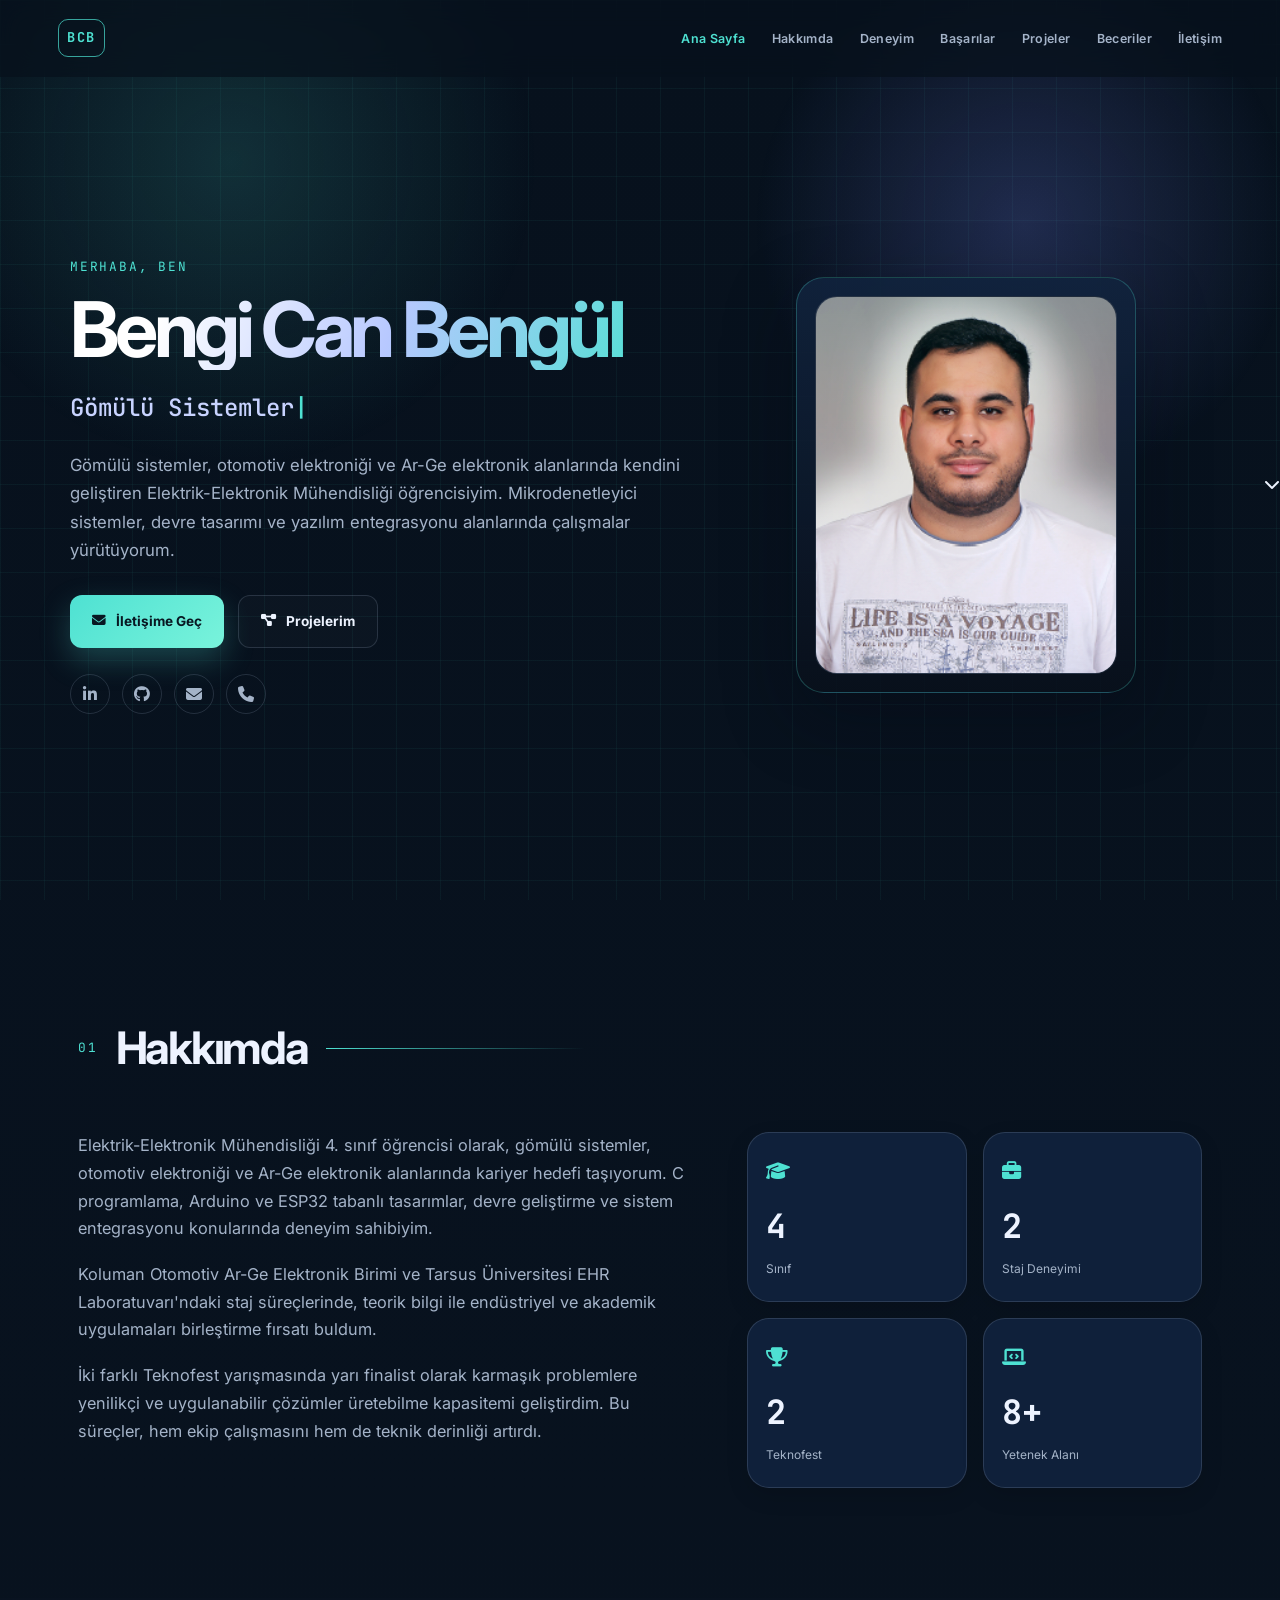
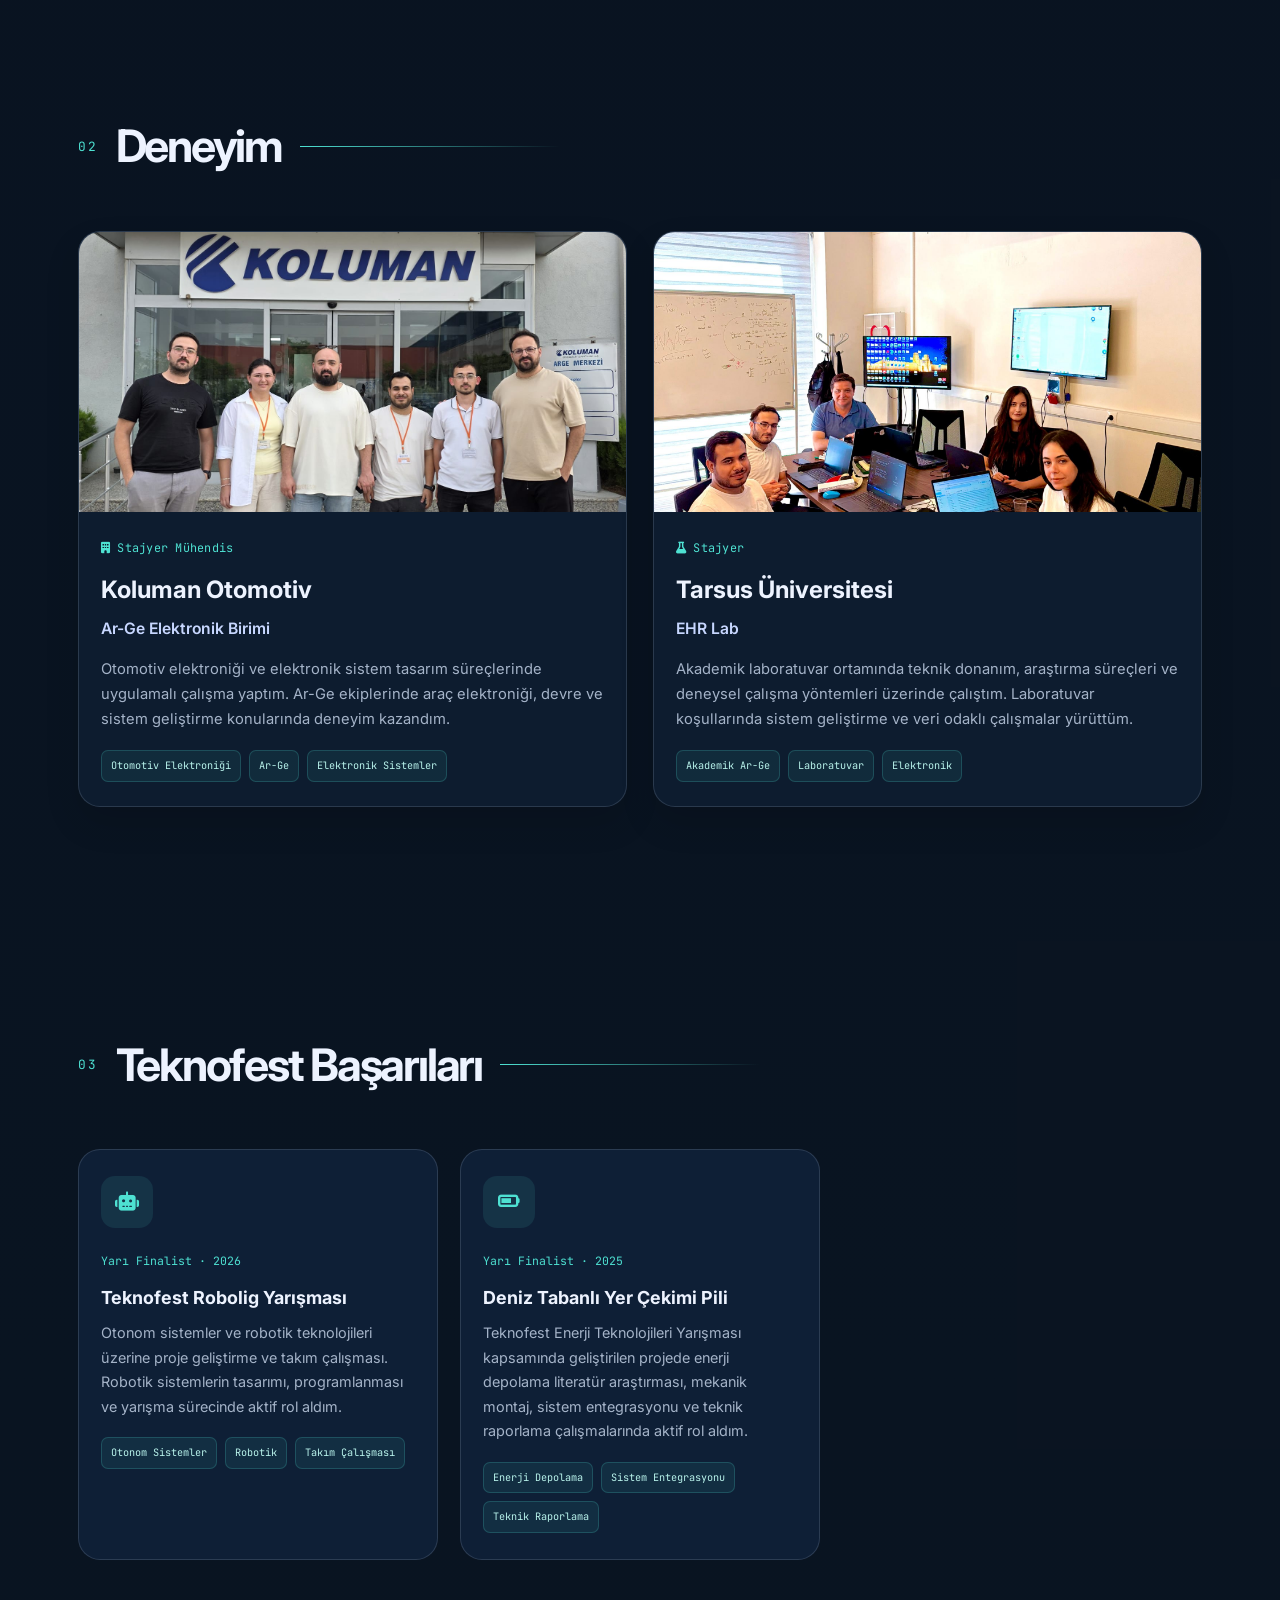
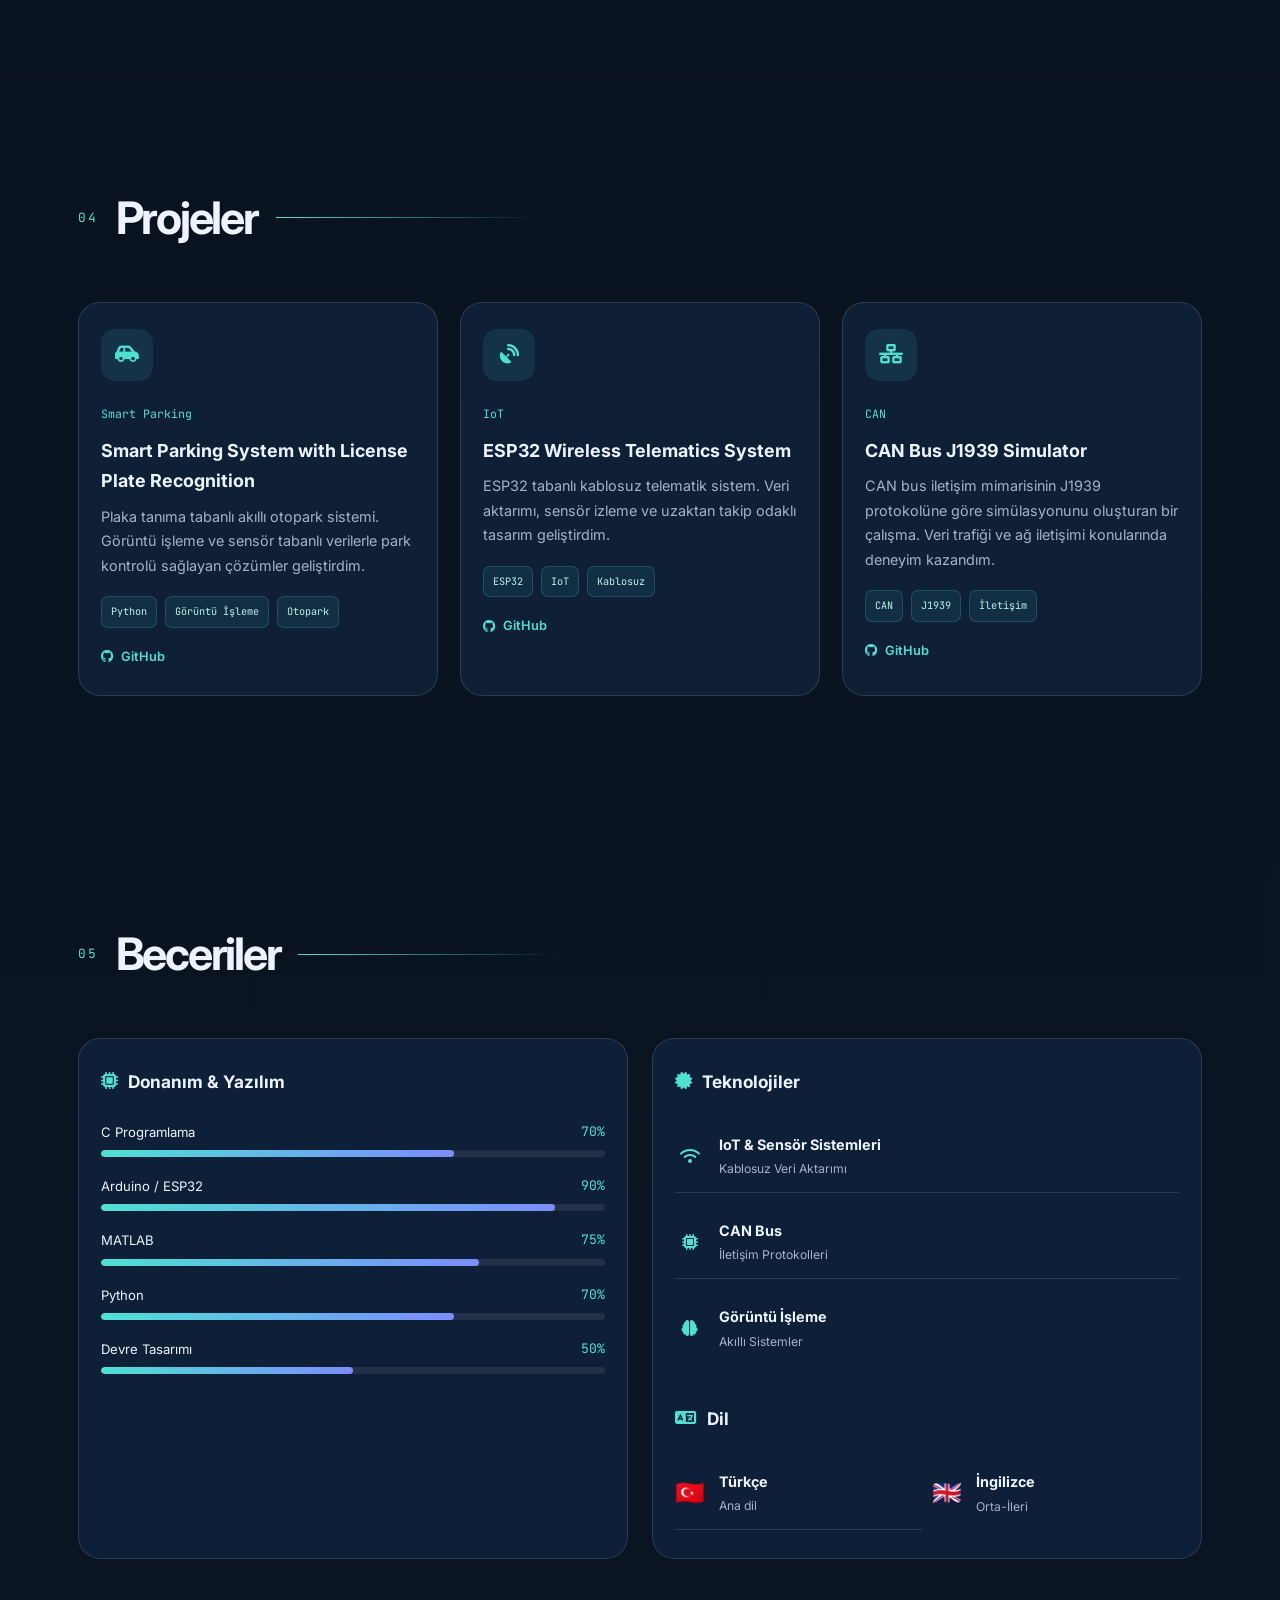
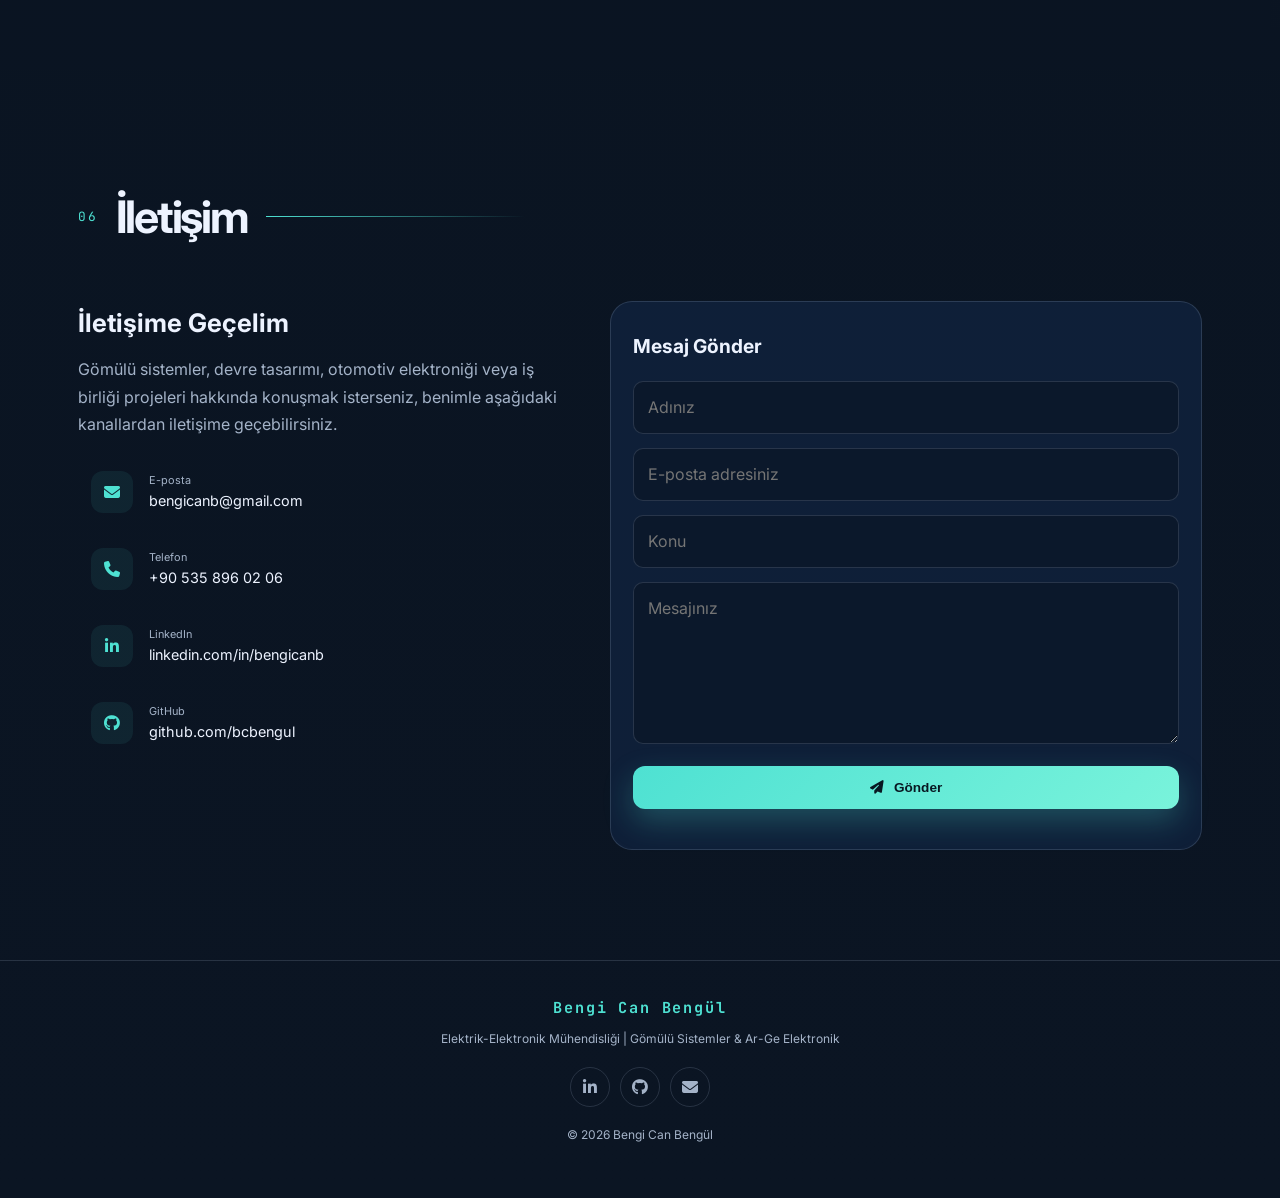
==== commit 40b8b738: "Refine profile photo layout" ====
--- a/index.html
+++ b/index.html
@@ -65,11 +65,6 @@
                     <div class="photo-frame">
                         <img src="assets/profile-photo.png" alt="Bengi Can Bengül" onerror="this.style.display='none'; this.parentElement.parentElement.classList.add('fallback');">
                     </div>
-                    <div class="mini-badges">
-                        <span><i class="fas fa-microchip"></i> ESP32</span>
-                        <span><i class="fas fa-bolt"></i> Devre</span>
-                        <span><i class="fas fa-car"></i> Otomotiv</span>
-                    </div>
                 </div>
             </div>
         </div>
--- a/style.css
+++ b/style.css
@@ -205,7 +205,7 @@
 
 .hero-visual { display: flex; justify-content: center; }
 .photo-panel {
-    width: min(100%, 440px);
+    width: min(100%, 340px);
     border: 1px solid rgba(78,225,210,.26);
     background: linear-gradient(180deg, rgba(17,35,61,.92), rgba(9,16,27,.82));
     border-radius: 28px;
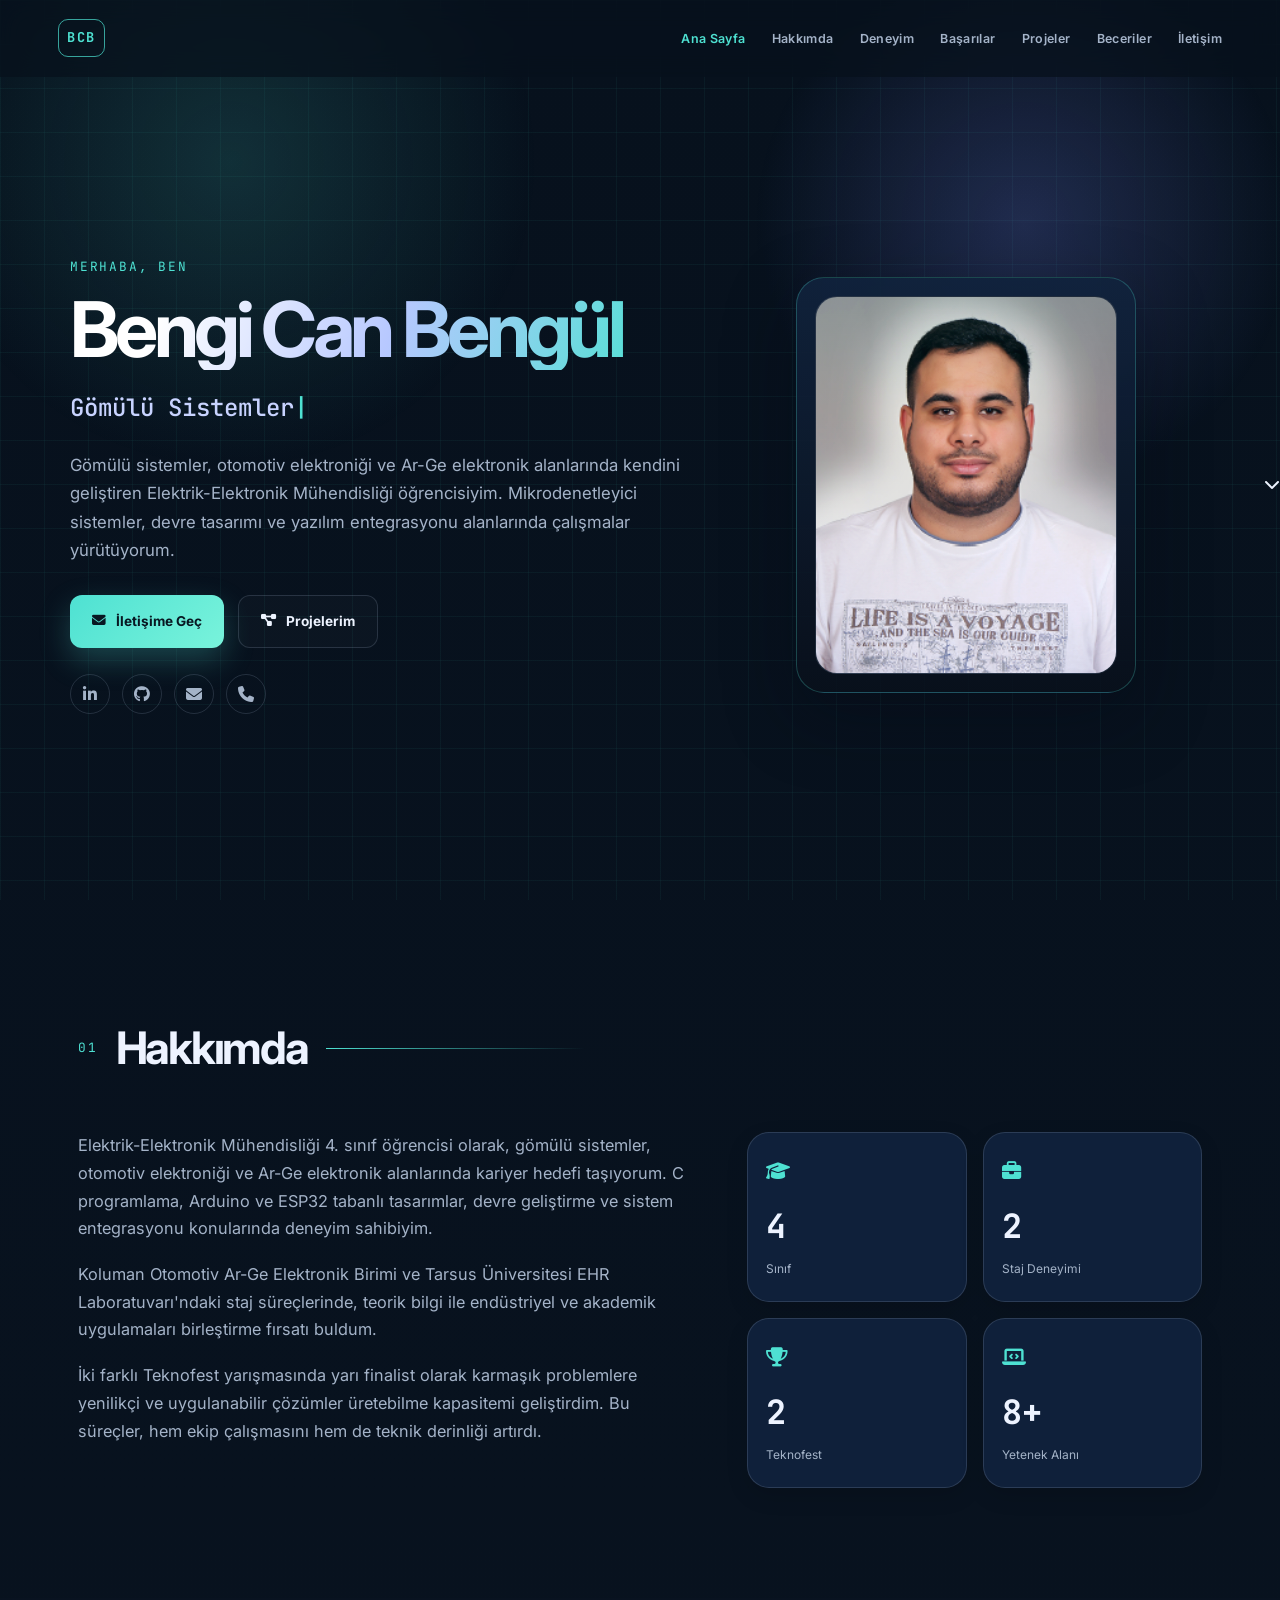
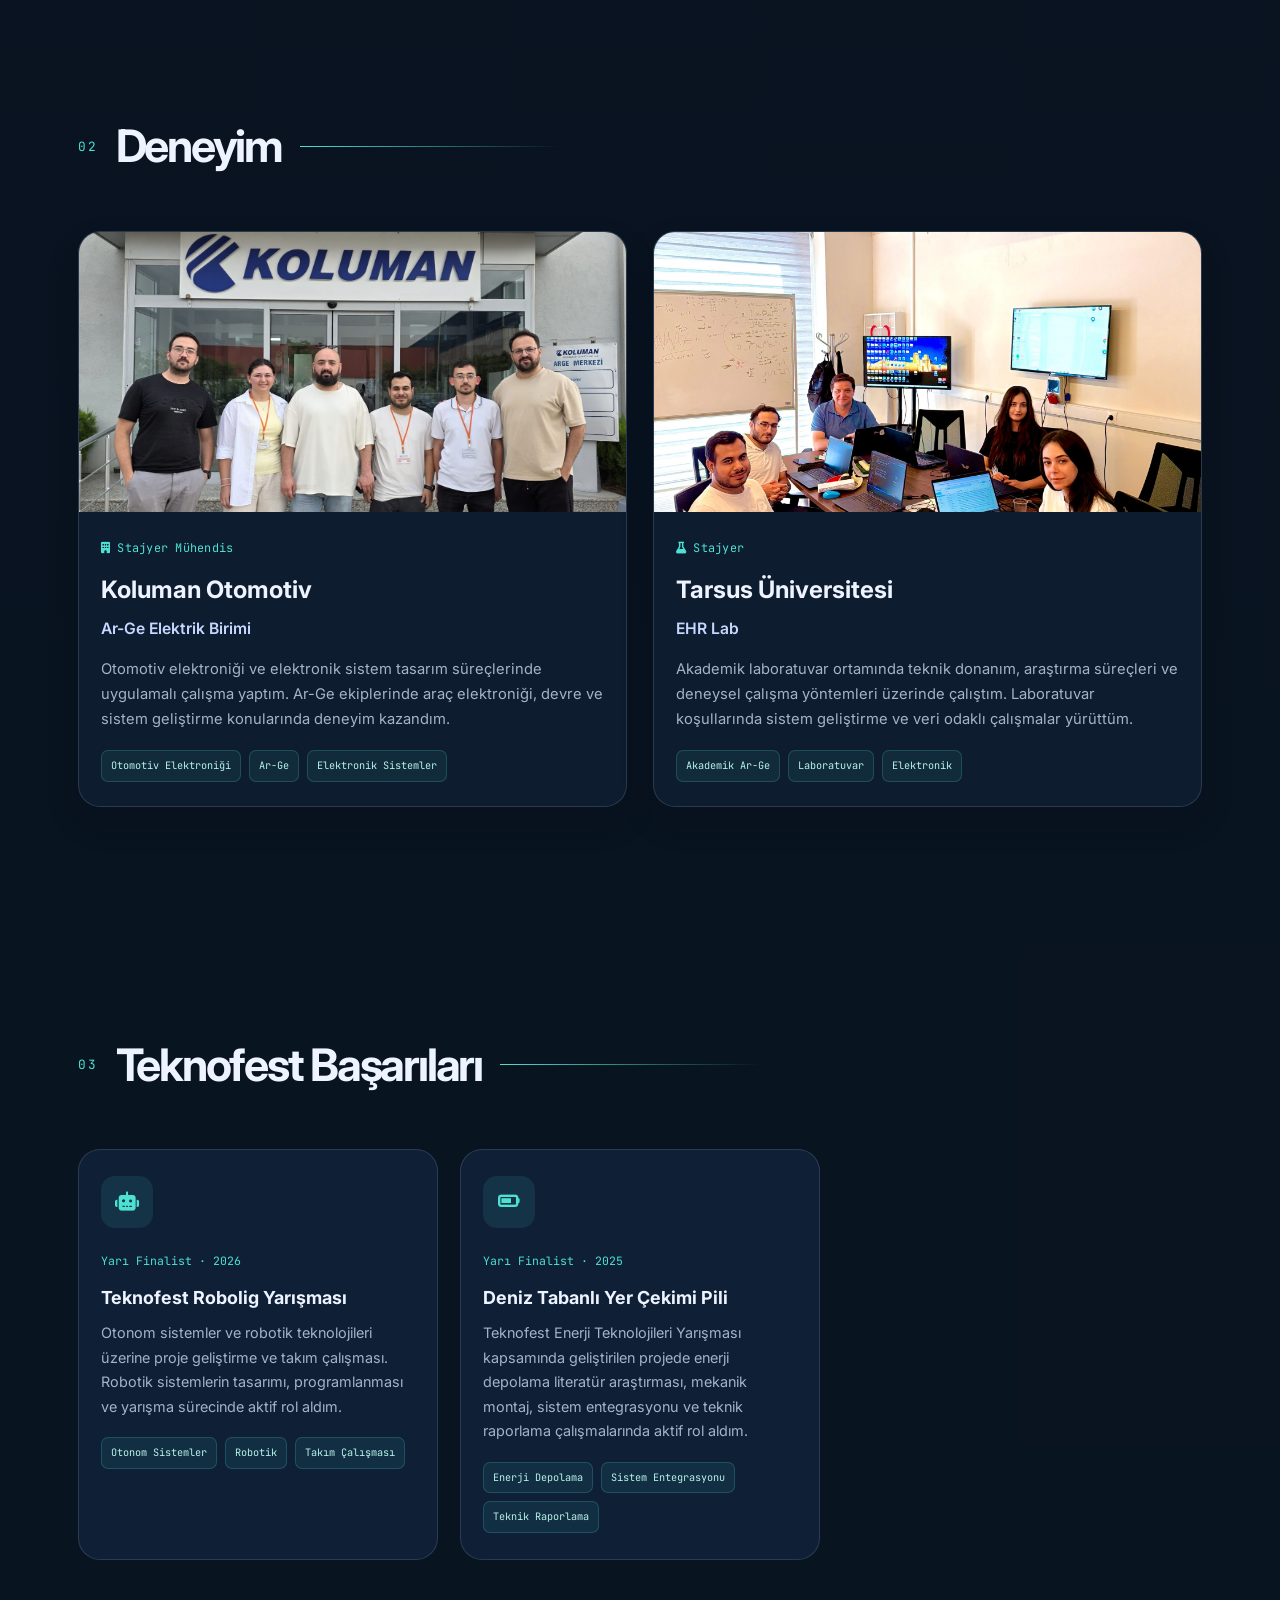
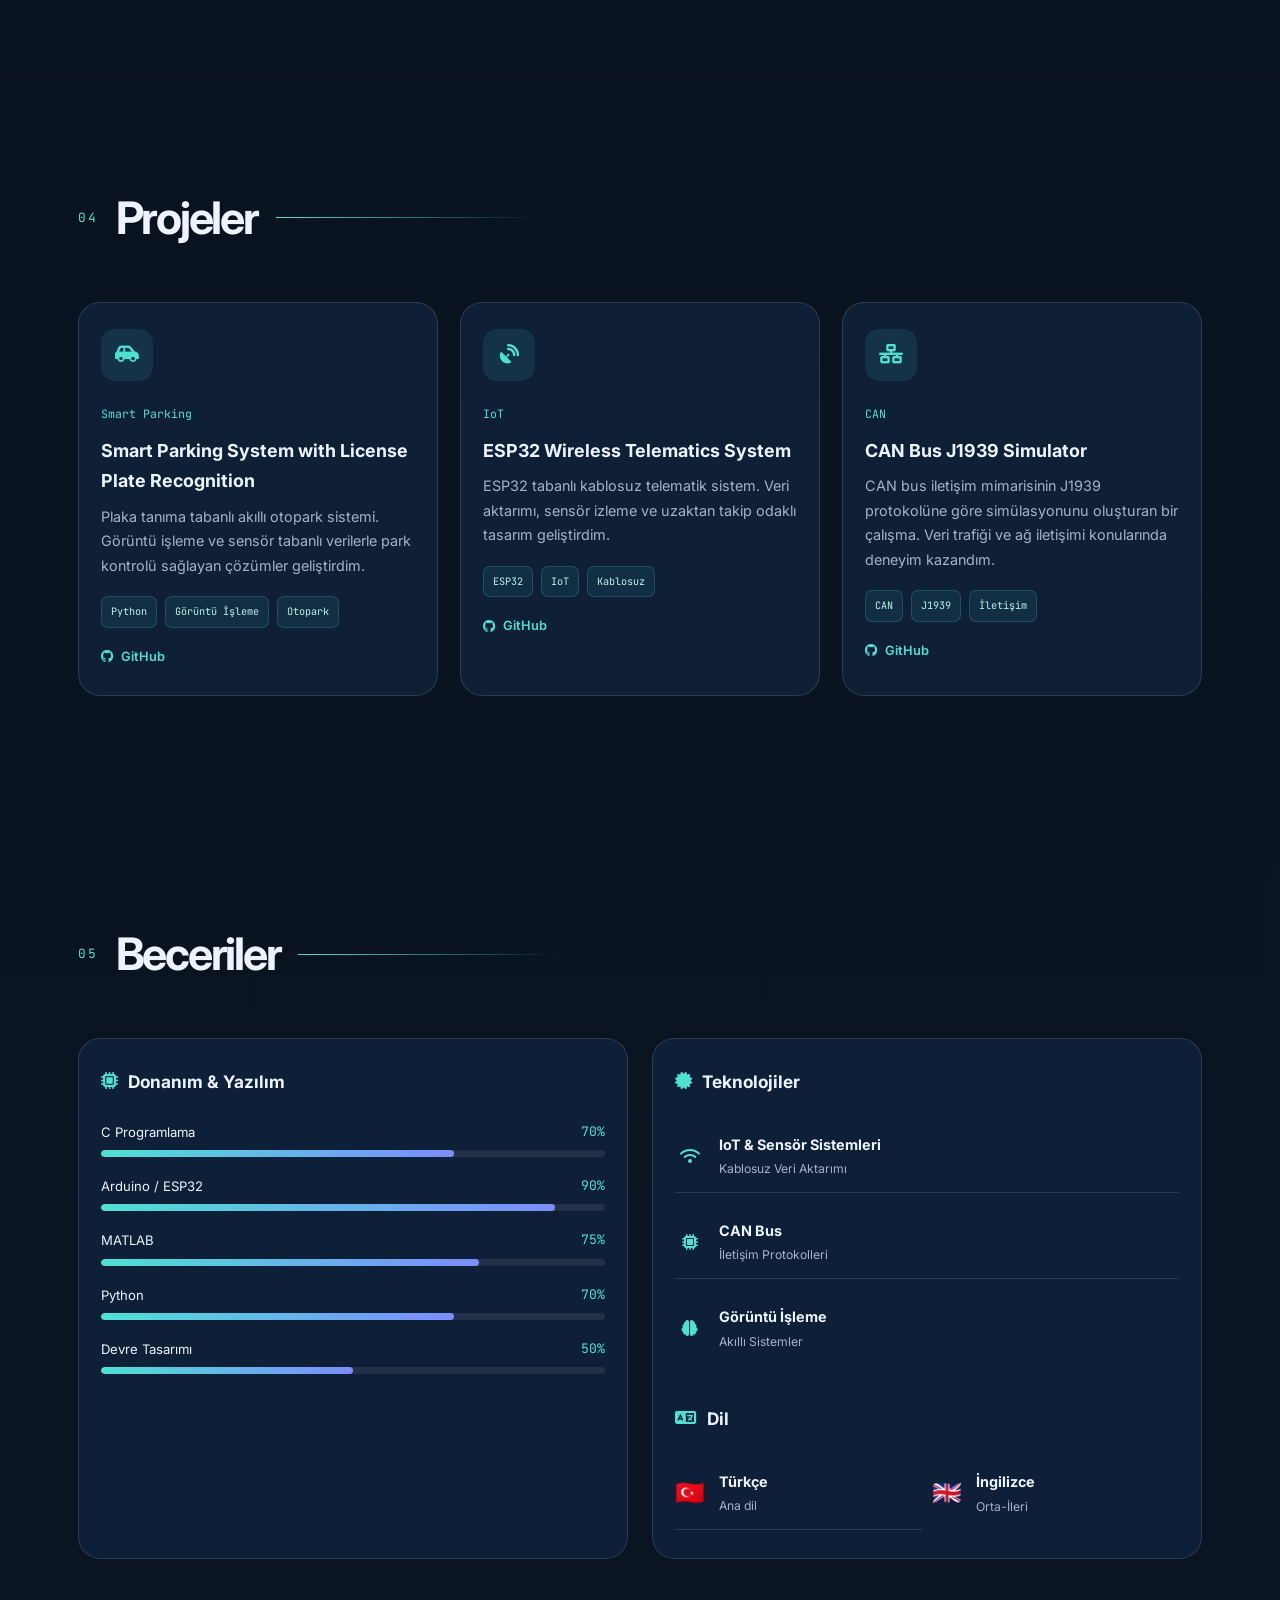
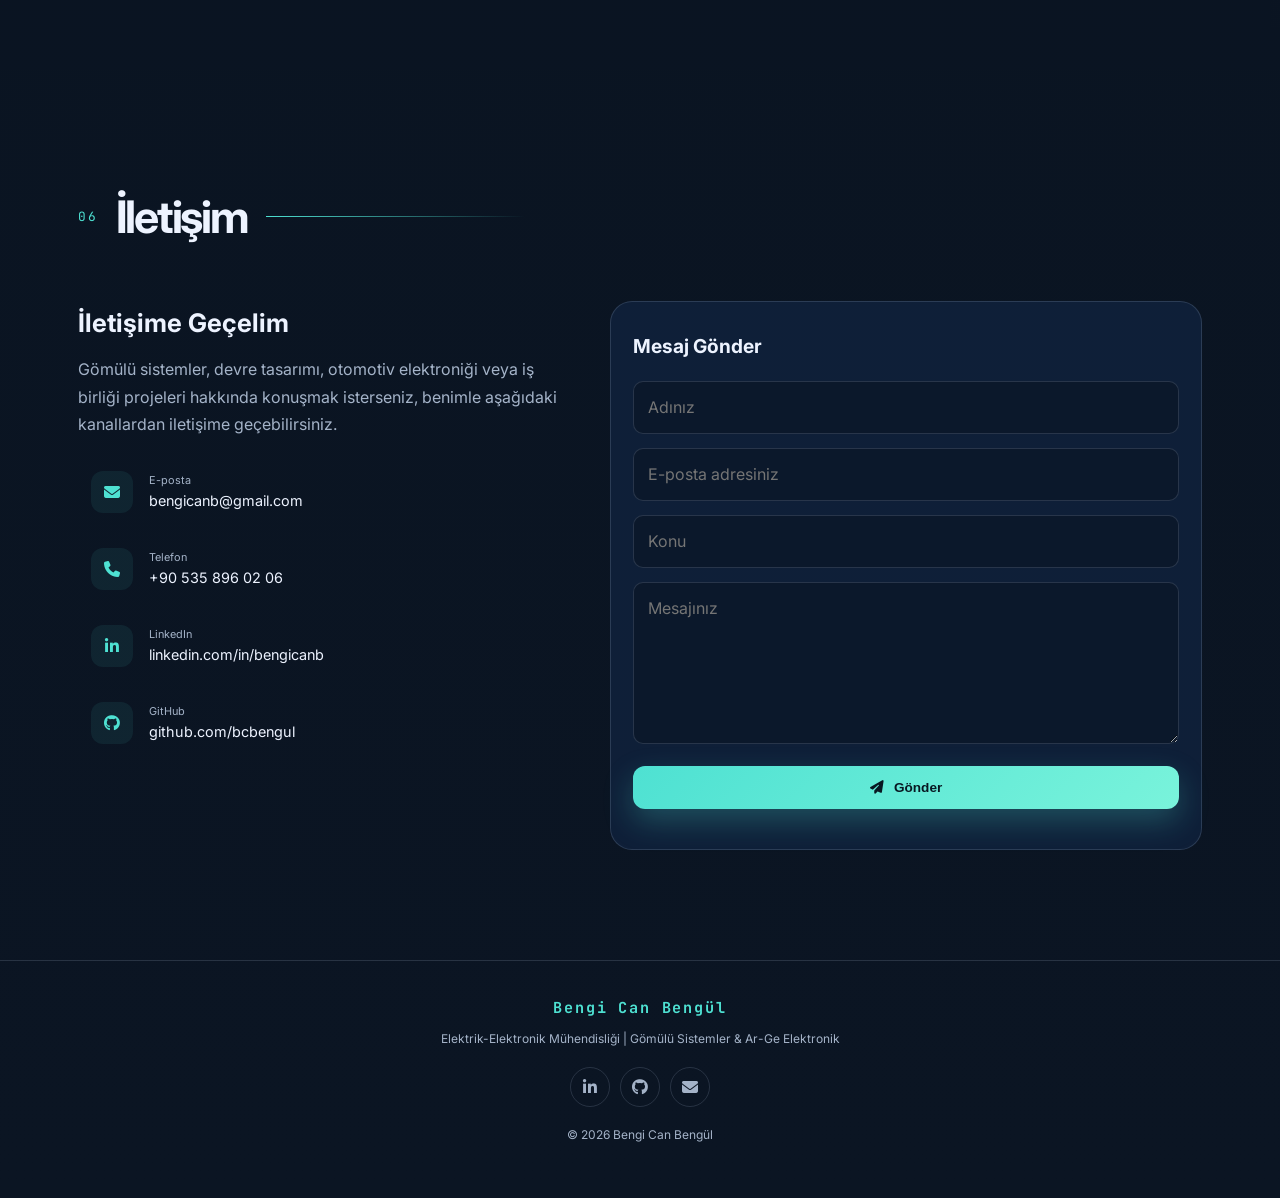
==== commit 5368503b: "Correct Koluman internship department" ====
--- a/index.html
+++ b/index.html
@@ -137,7 +137,7 @@
                     <div class="experience-body">
                         <div class="timeline-date"><i class="fas fa-building"></i> Stajyer Mühendis</div>
                         <h3>Koluman Otomotiv</h3>
-                        <h4>Ar-Ge Elektronik Birimi</h4>
+                        <h4>Ar-Ge Elektrik Birimi</h4>
                         <p>
                             Otomotiv elektroniği ve elektronik sistem tasarım süreçlerinde uygulamalı çalışma yaptım.
                             Ar-Ge ekiplerinde araç elektroniği, devre ve sistem geliştirme konularında deneyim kazandım.
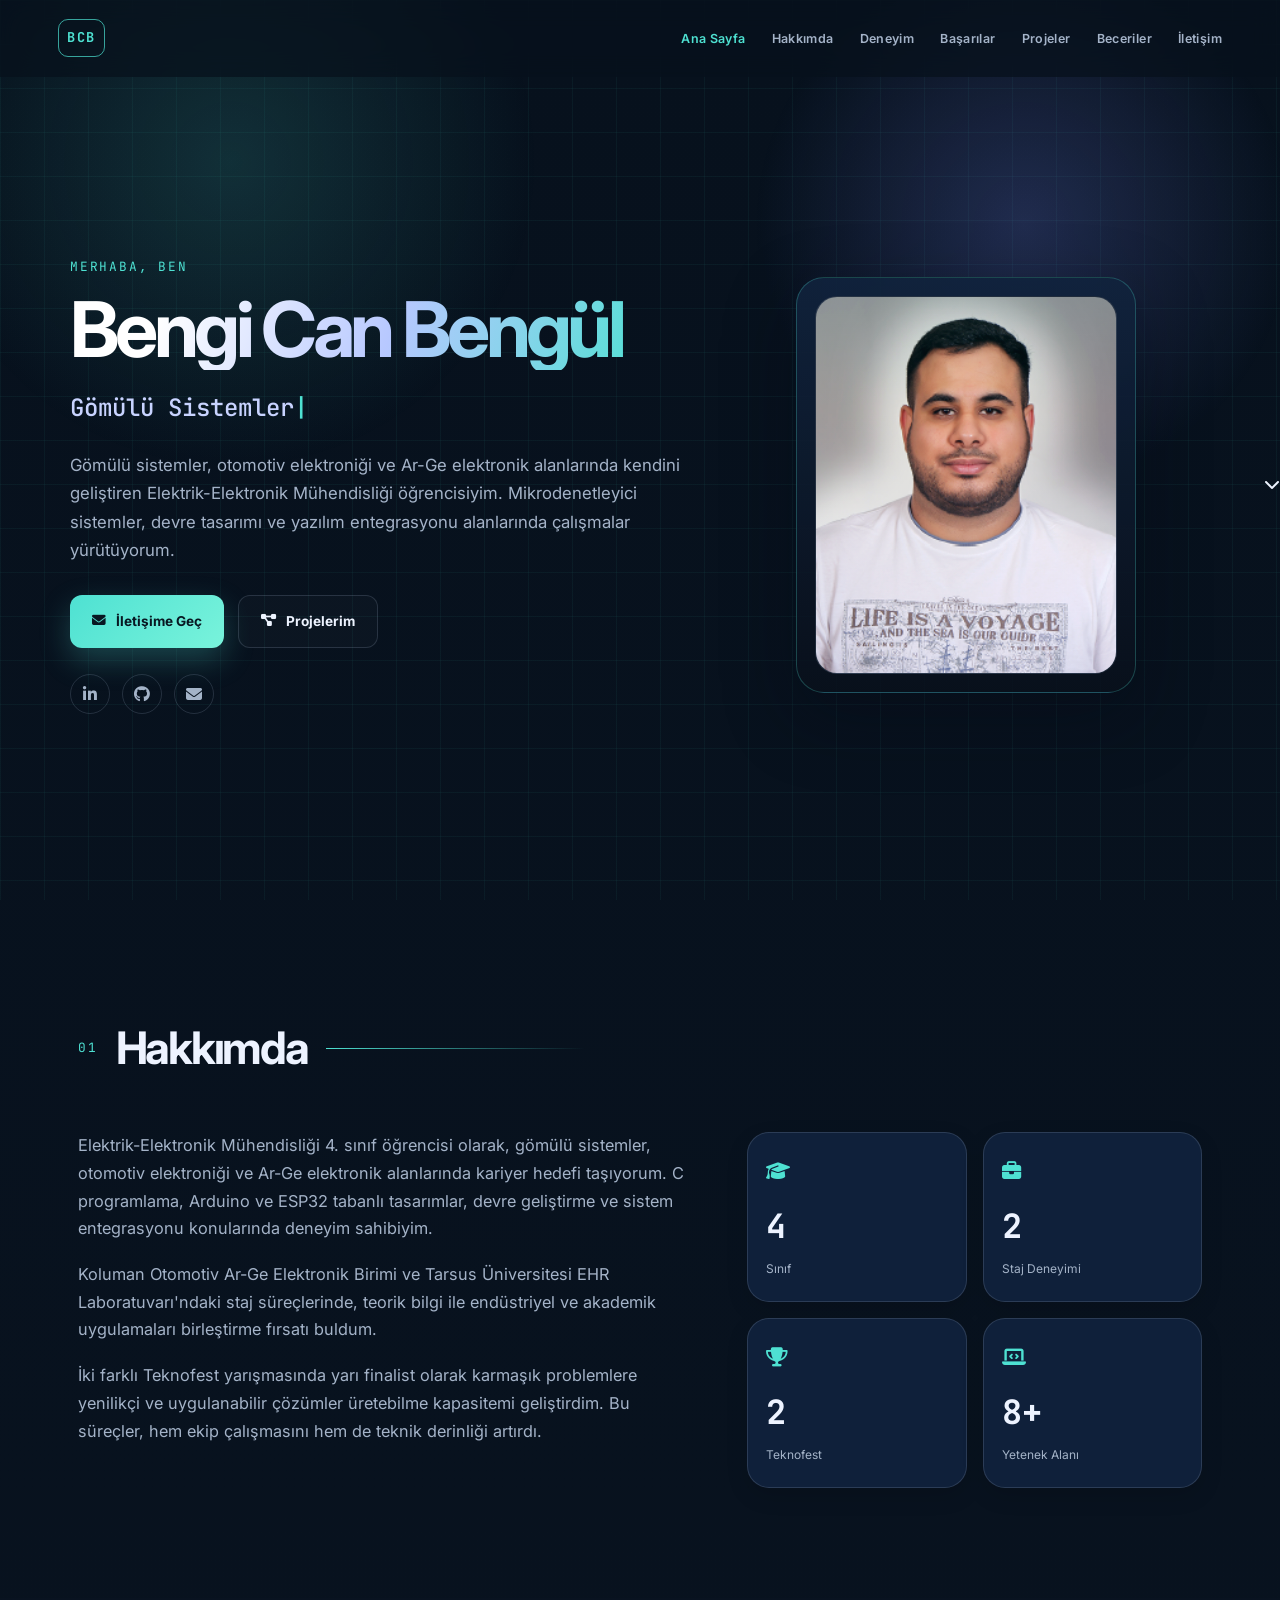
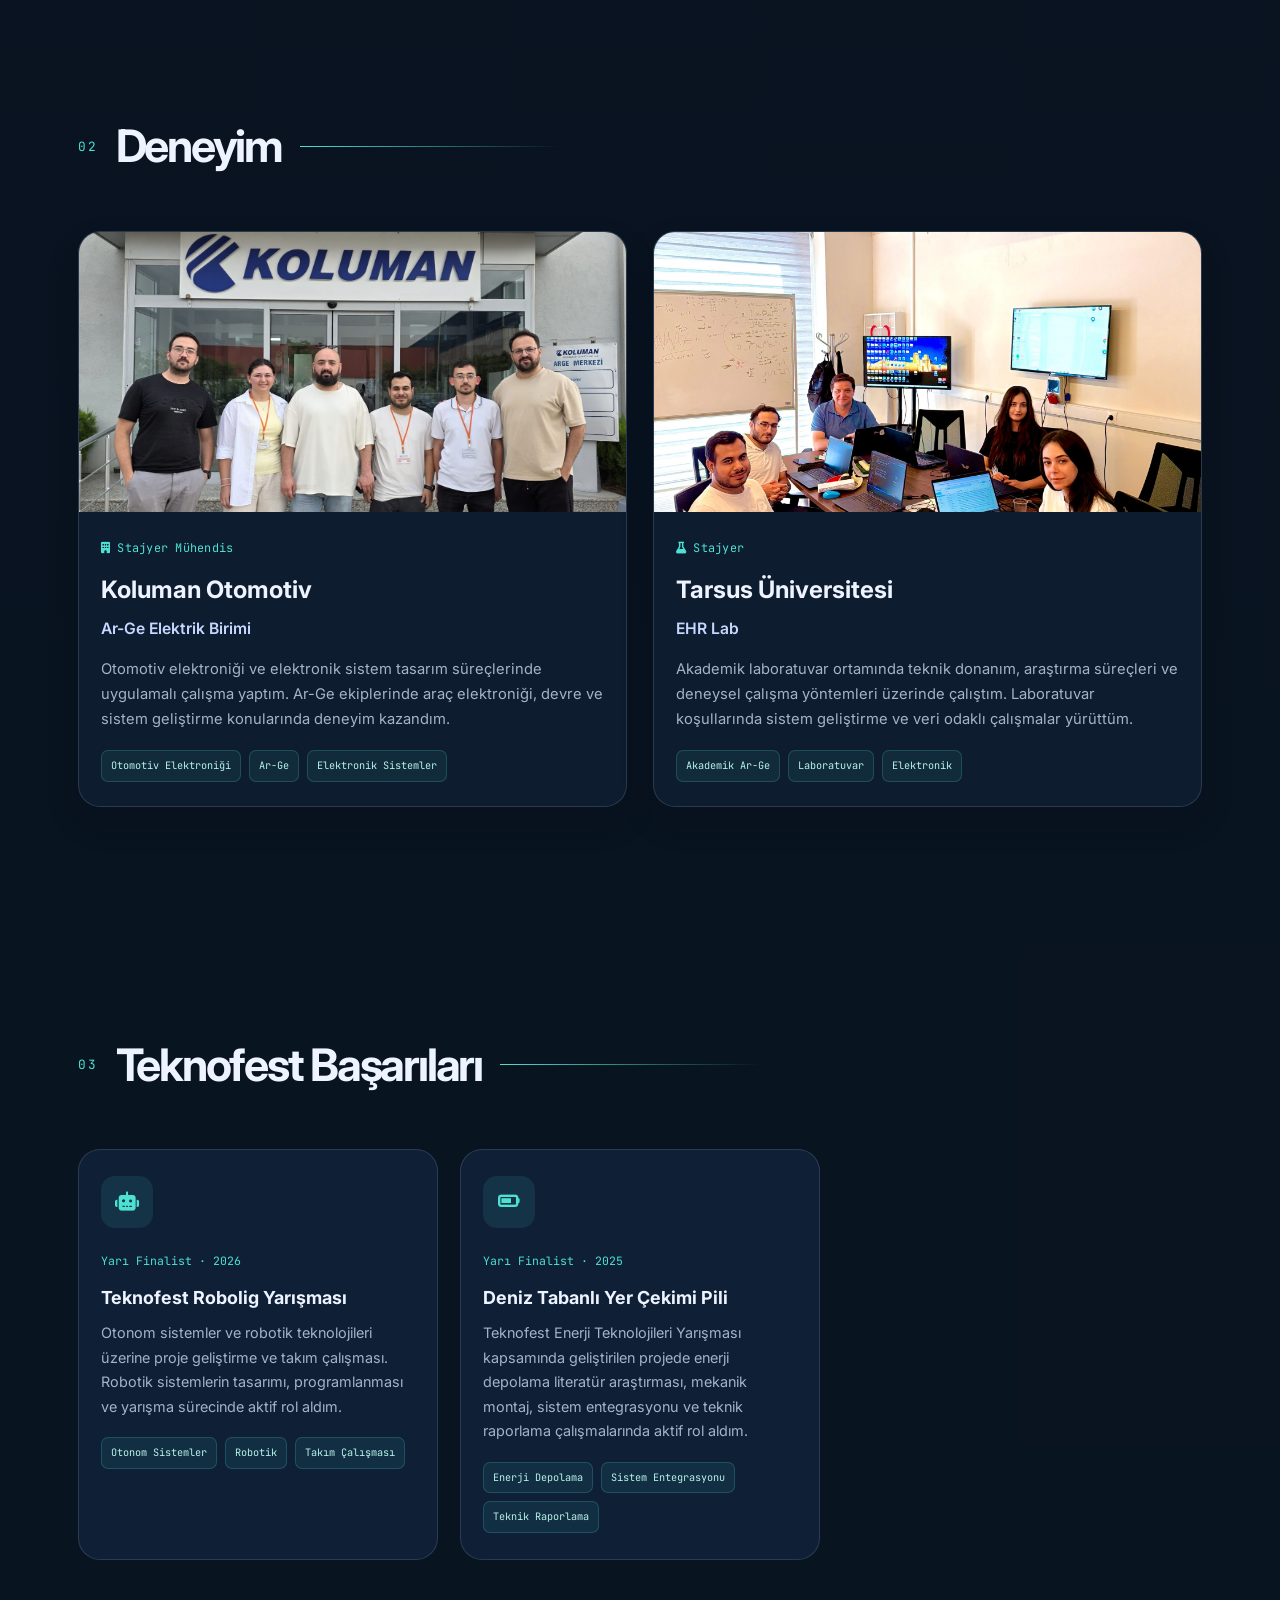
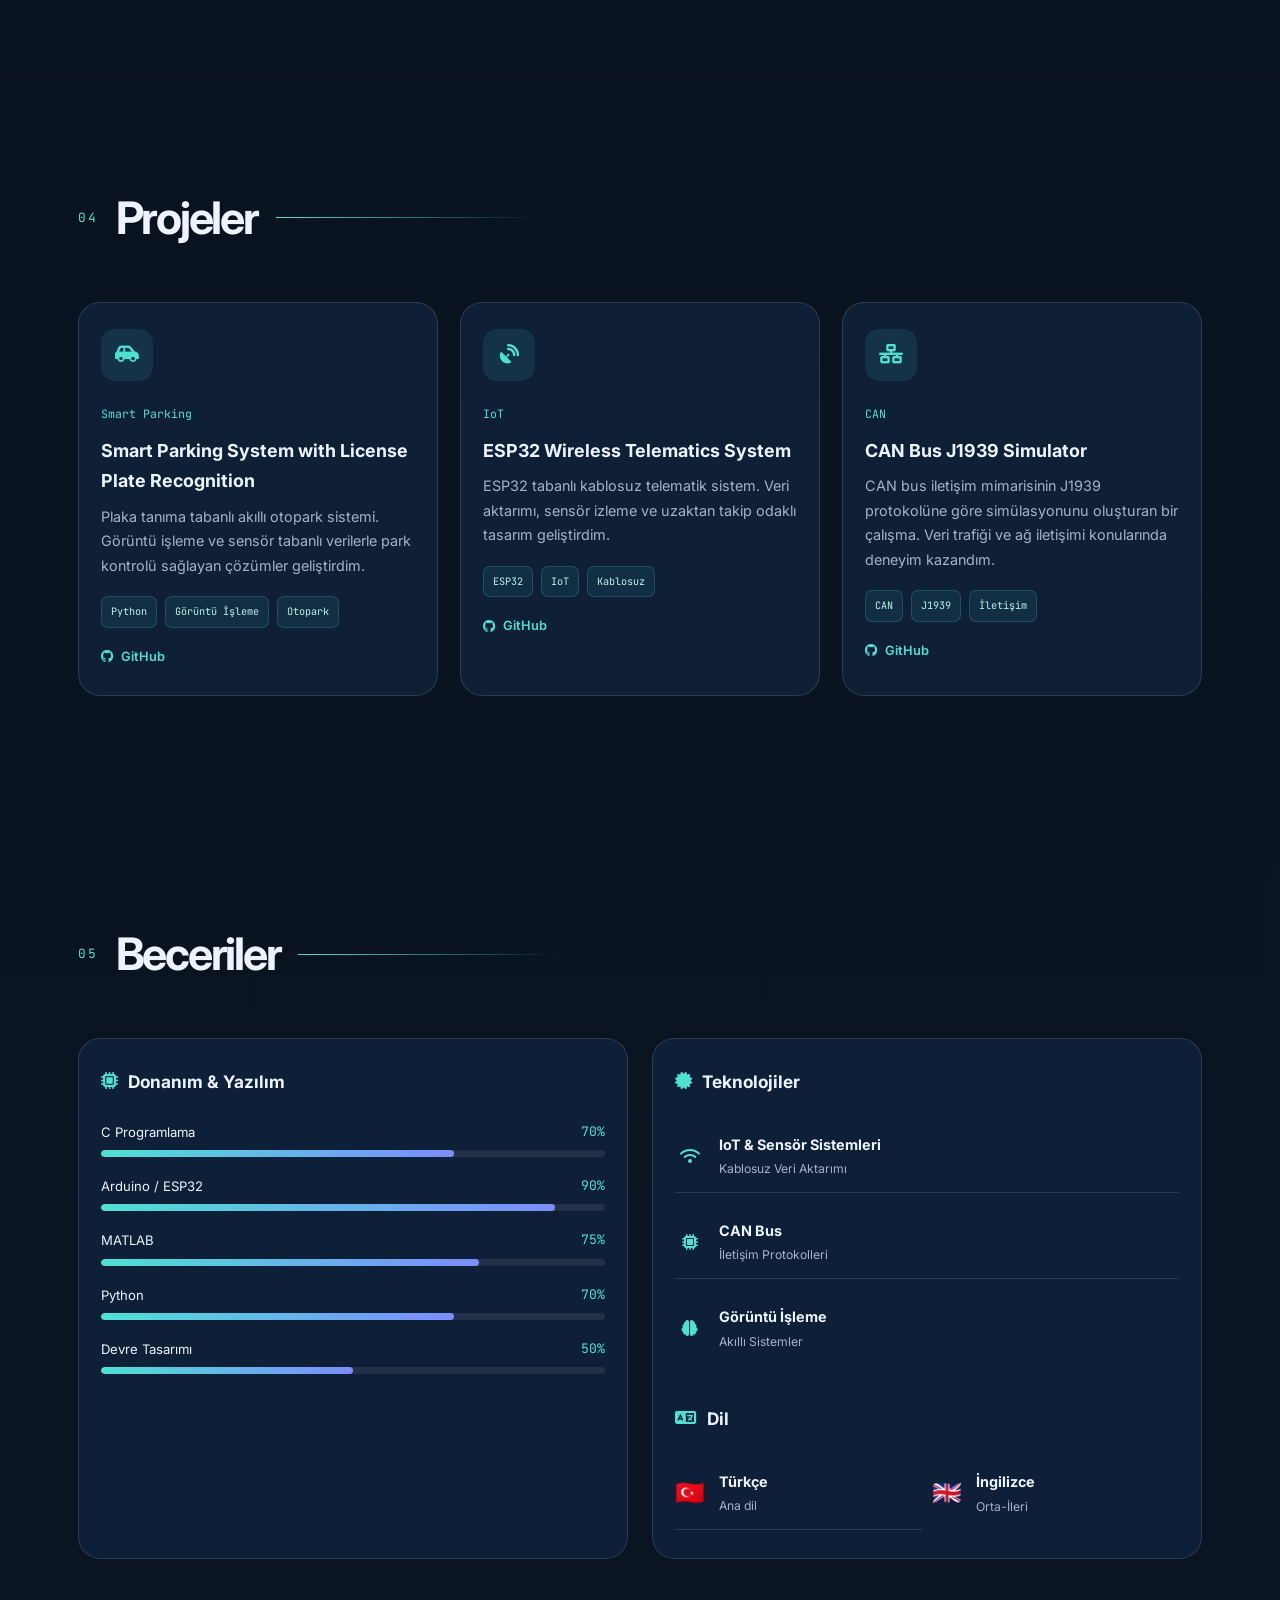
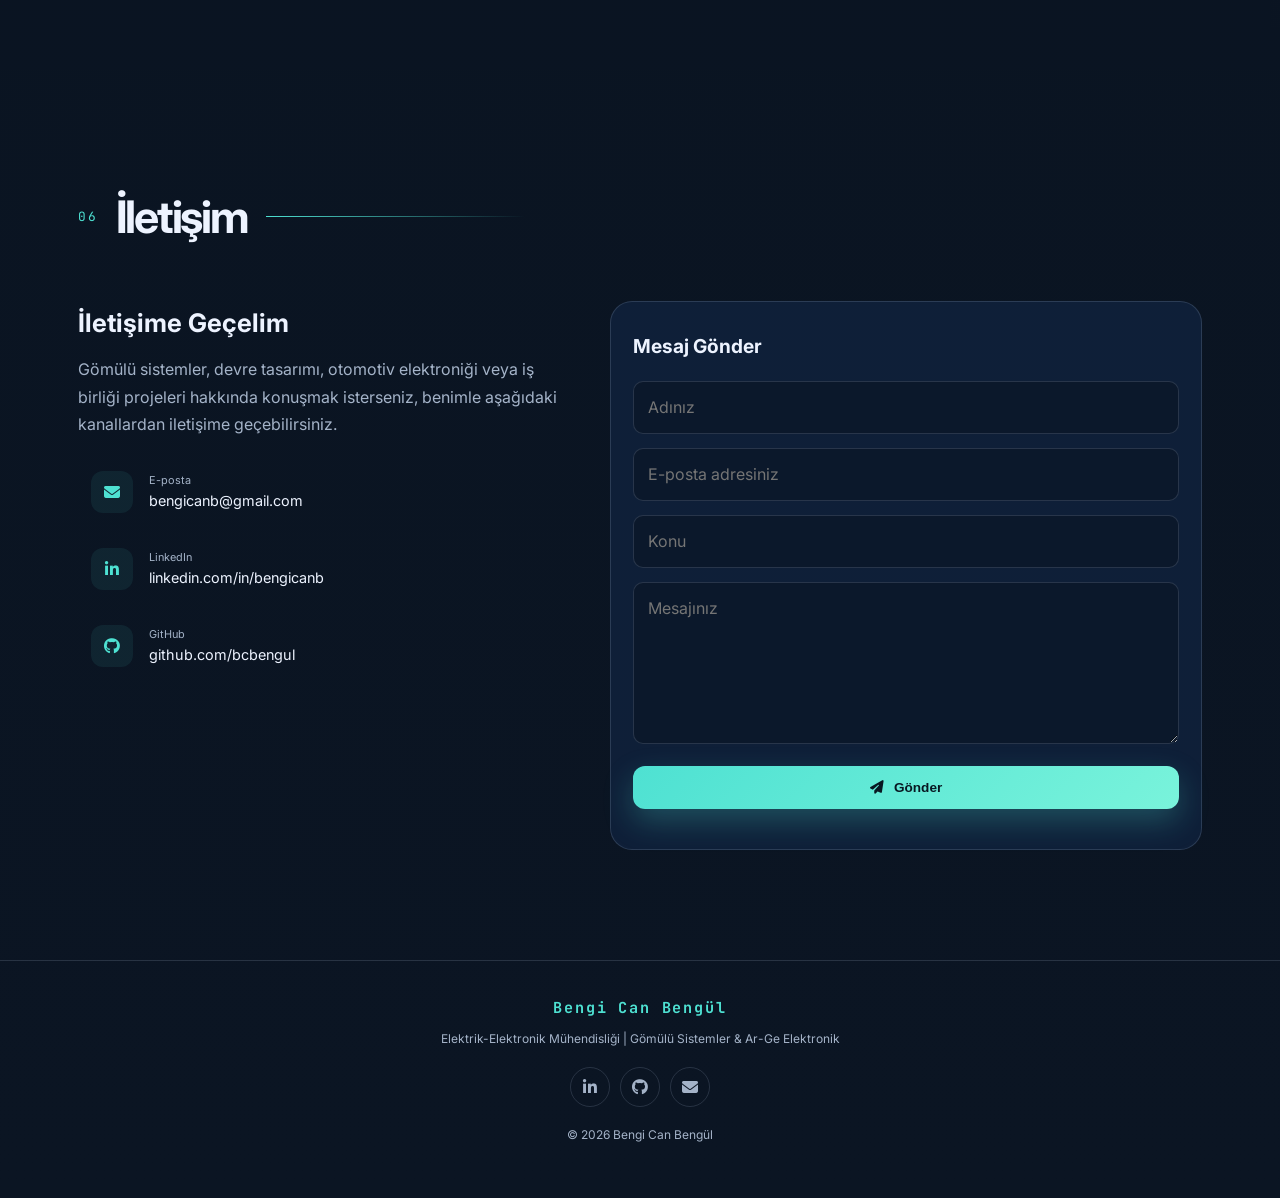
==== commit 332dba57: "FormSubmit aktivasyonunu tamamla ve telefonu kaldır" ====
--- a/index.html
+++ b/index.html
@@ -56,7 +56,6 @@
                     <a href="https://www.linkedin.com/in/bengicanb" target="_blank" rel="noopener" class="social-link" aria-label="LinkedIn"><i class="fab fa-linkedin-in"></i></a>
                     <a href="https://github.com/bcbengul" target="_blank" rel="noopener" class="social-link" aria-label="GitHub"><i class="fab fa-github"></i></a>
                     <a href="mailto:bengicanb@gmail.com" class="social-link" aria-label="E-posta"><i class="fas fa-envelope"></i></a>
-                    <a href="tel:+905358960206" class="social-link" aria-label="Telefon"><i class="fas fa-phone"></i></a>
                 </div>
             </div>
 
@@ -365,7 +364,6 @@
                     </p>
                     <div class="contact-items">
                         <a href="mailto:bengicanb@gmail.com" class="contact-item"><div class="contact-icon"><i class="fas fa-envelope"></i></div><div><span class="contact-label">E-posta</span><span class="contact-value">bengicanb@gmail.com</span></div></a>
-                        <a href="tel:+905358960206" class="contact-item"><div class="contact-icon"><i class="fas fa-phone"></i></div><div><span class="contact-label">Telefon</span><span class="contact-value">+90 535 896 02 06</span></div></a>
                         <a href="https://www.linkedin.com/in/bengicanb" target="_blank" rel="noopener" class="contact-item"><div class="contact-icon"><i class="fab fa-linkedin-in"></i></div><div><span class="contact-label">LinkedIn</span><span class="contact-value">linkedin.com/in/bengicanb</span></div></a>
                         <a href="https://github.com/bcbengul" target="_blank" rel="noopener" class="contact-item"><div class="contact-icon"><i class="fab fa-github"></i></div><div><span class="contact-label">GitHub</span><span class="contact-value">github.com/bcbengul</span></div></a>
                     </div>
@@ -403,6 +401,6 @@
 
     <button id="backToTop" aria-label="Yukarı çık"><i class="fas fa-arrow-up"></i></button>
 
-    <script src="script.js"></script>
+    <script src="script.js?v=3"></script>
 </body>
 </html>
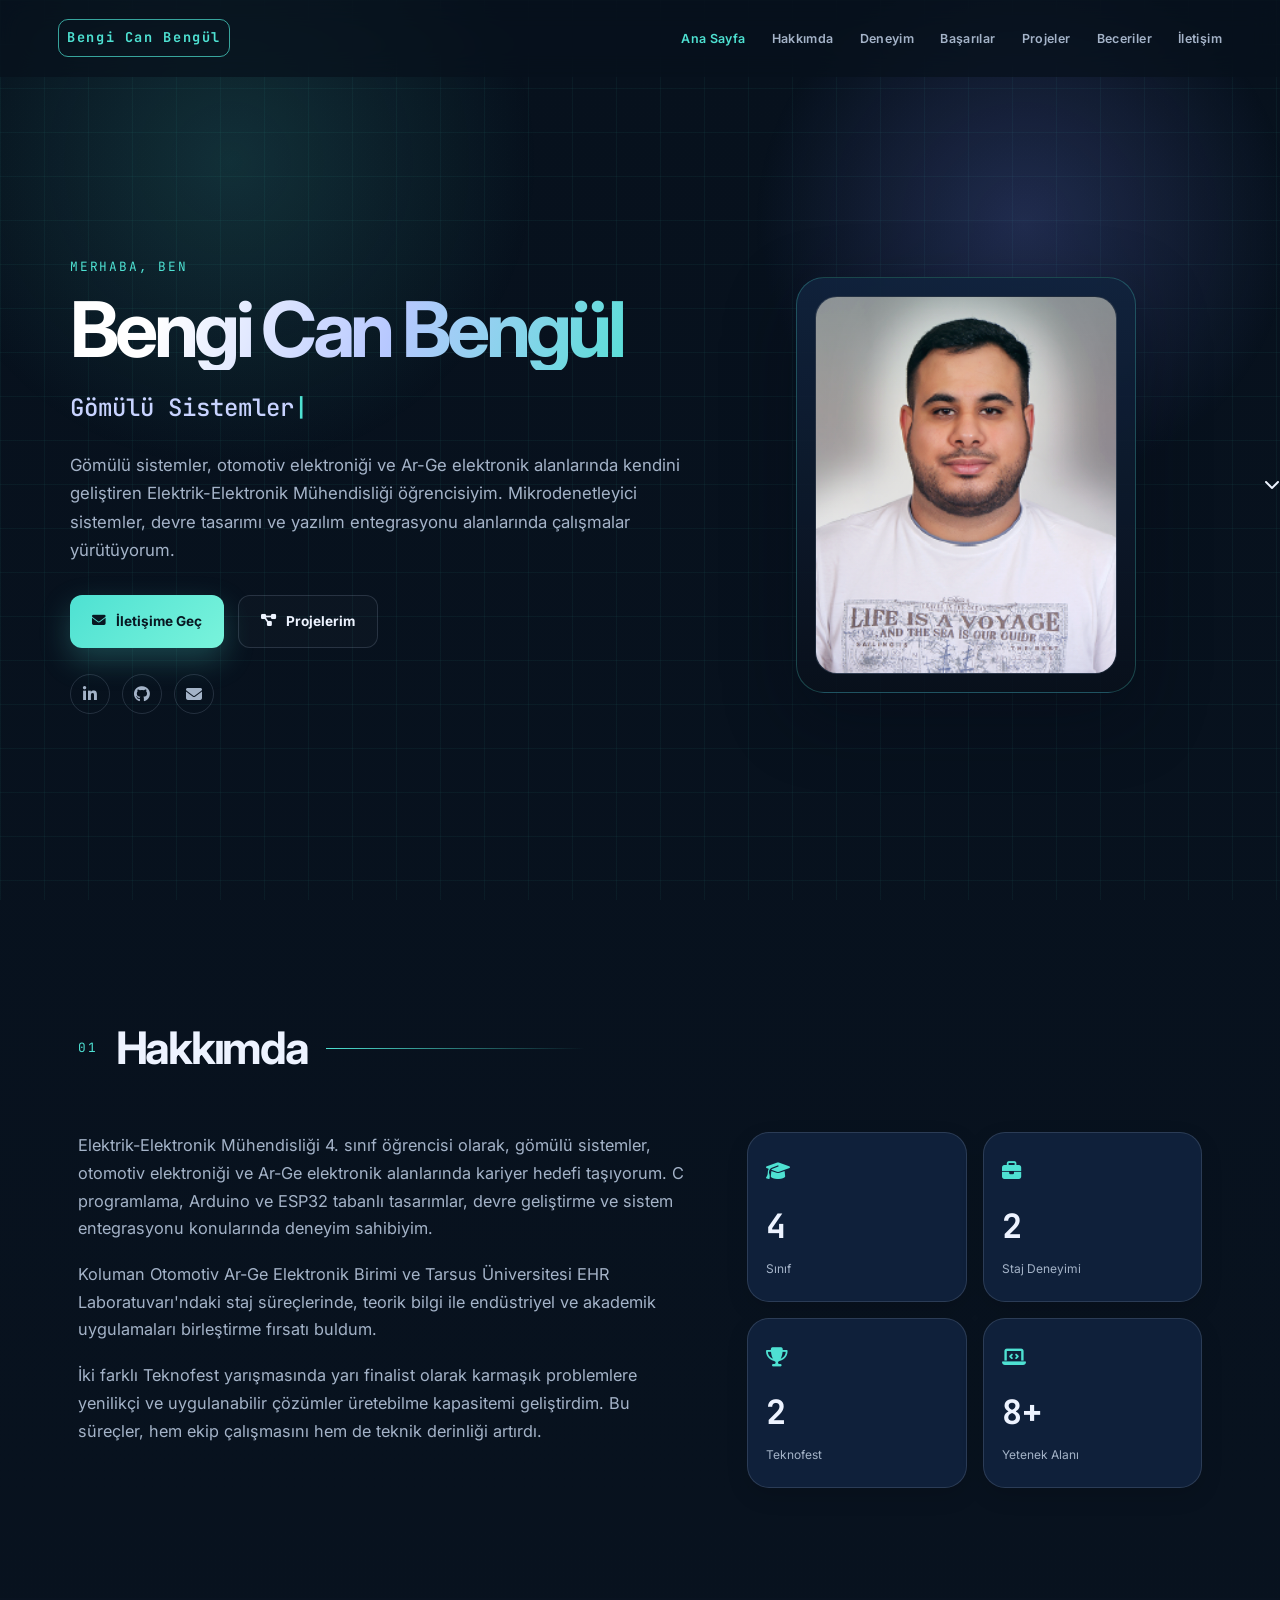
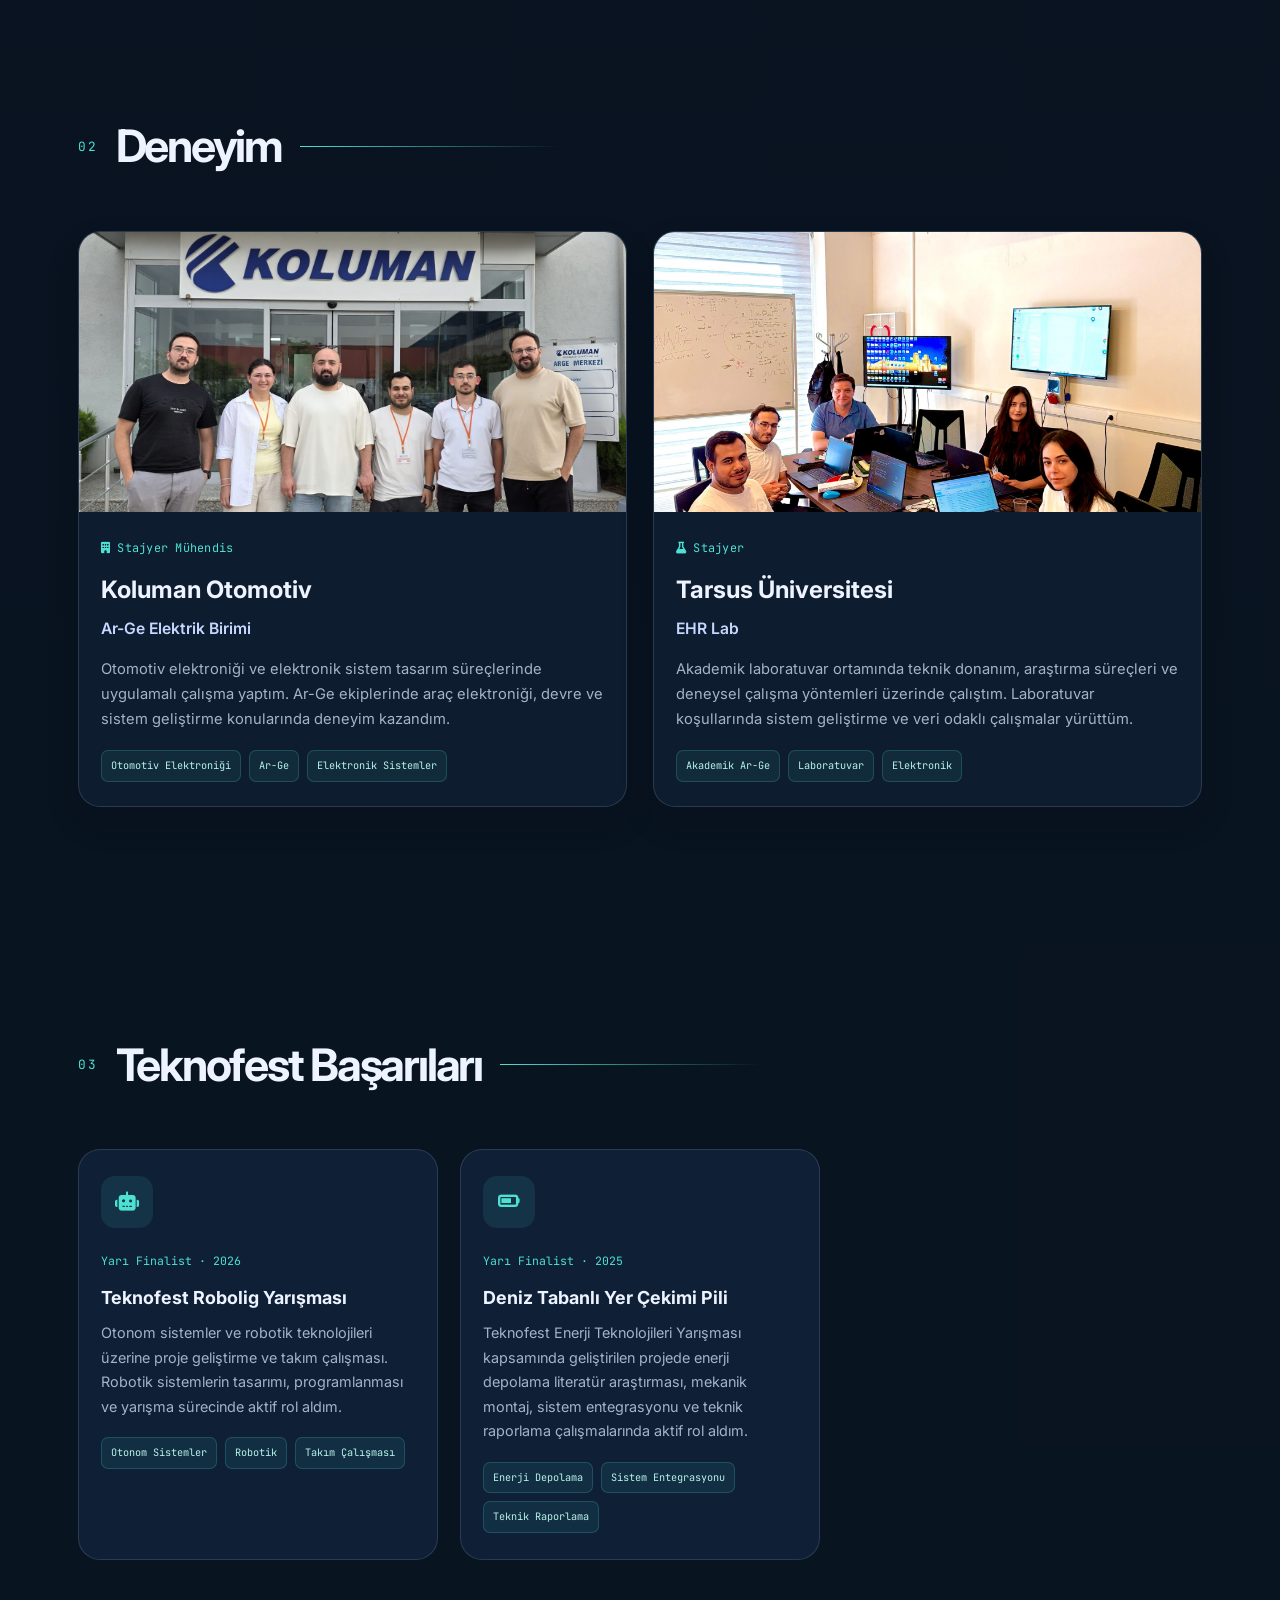
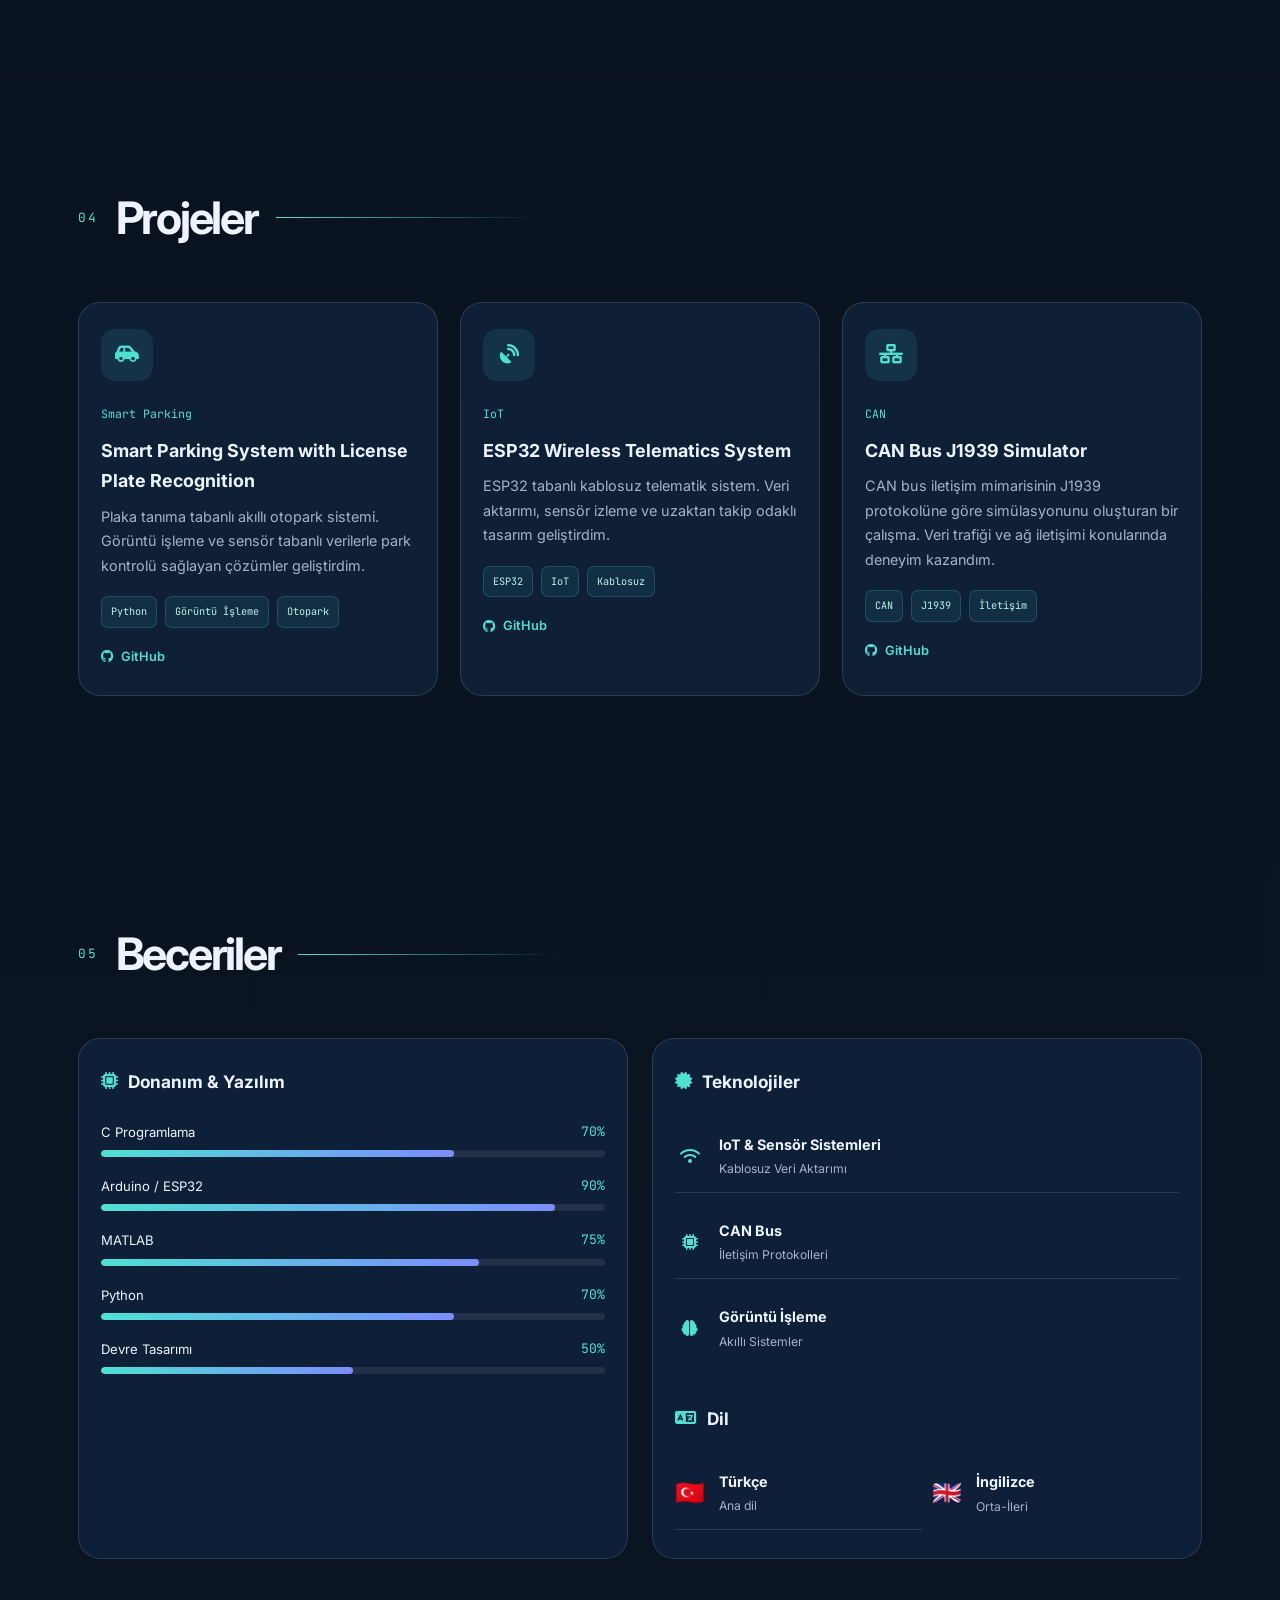
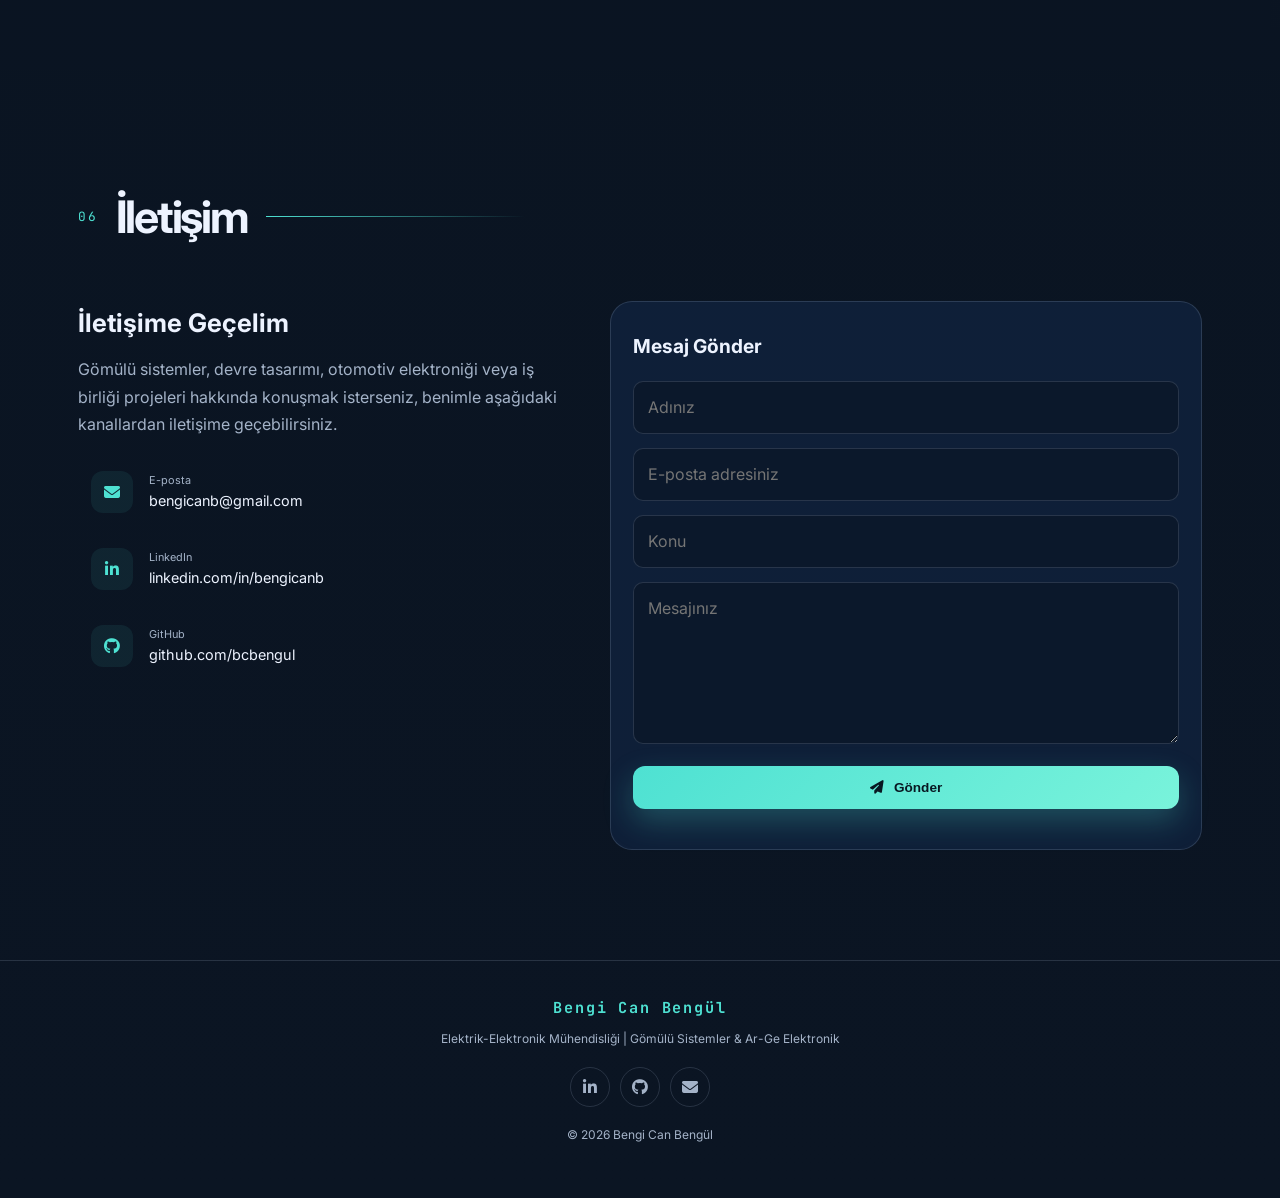
==== commit 3dc70df9: "Logo metnini tam adla guncelle" ====
--- a/index.html
+++ b/index.html
@@ -15,7 +15,7 @@
     <nav id="navbar">
         <div class="nav-container">
             <div class="nav-logo">
-                <span class="logo-text">BCB</span>
+                <span class="logo-text">Bengi Can Bengül</span>
             </div>
             <ul class="nav-menu" id="navMenu">
                 <li><a href="#hero" class="nav-link active">Ana Sayfa</a></li>
@@ -401,6 +401,6 @@
 
     <button id="backToTop" aria-label="Yukarı çık"><i class="fas fa-arrow-up"></i></button>
 
-    <script src="script.js?v=3"></script>
+    <script src="script.js?v=4"></script>
 </body>
 </html>
